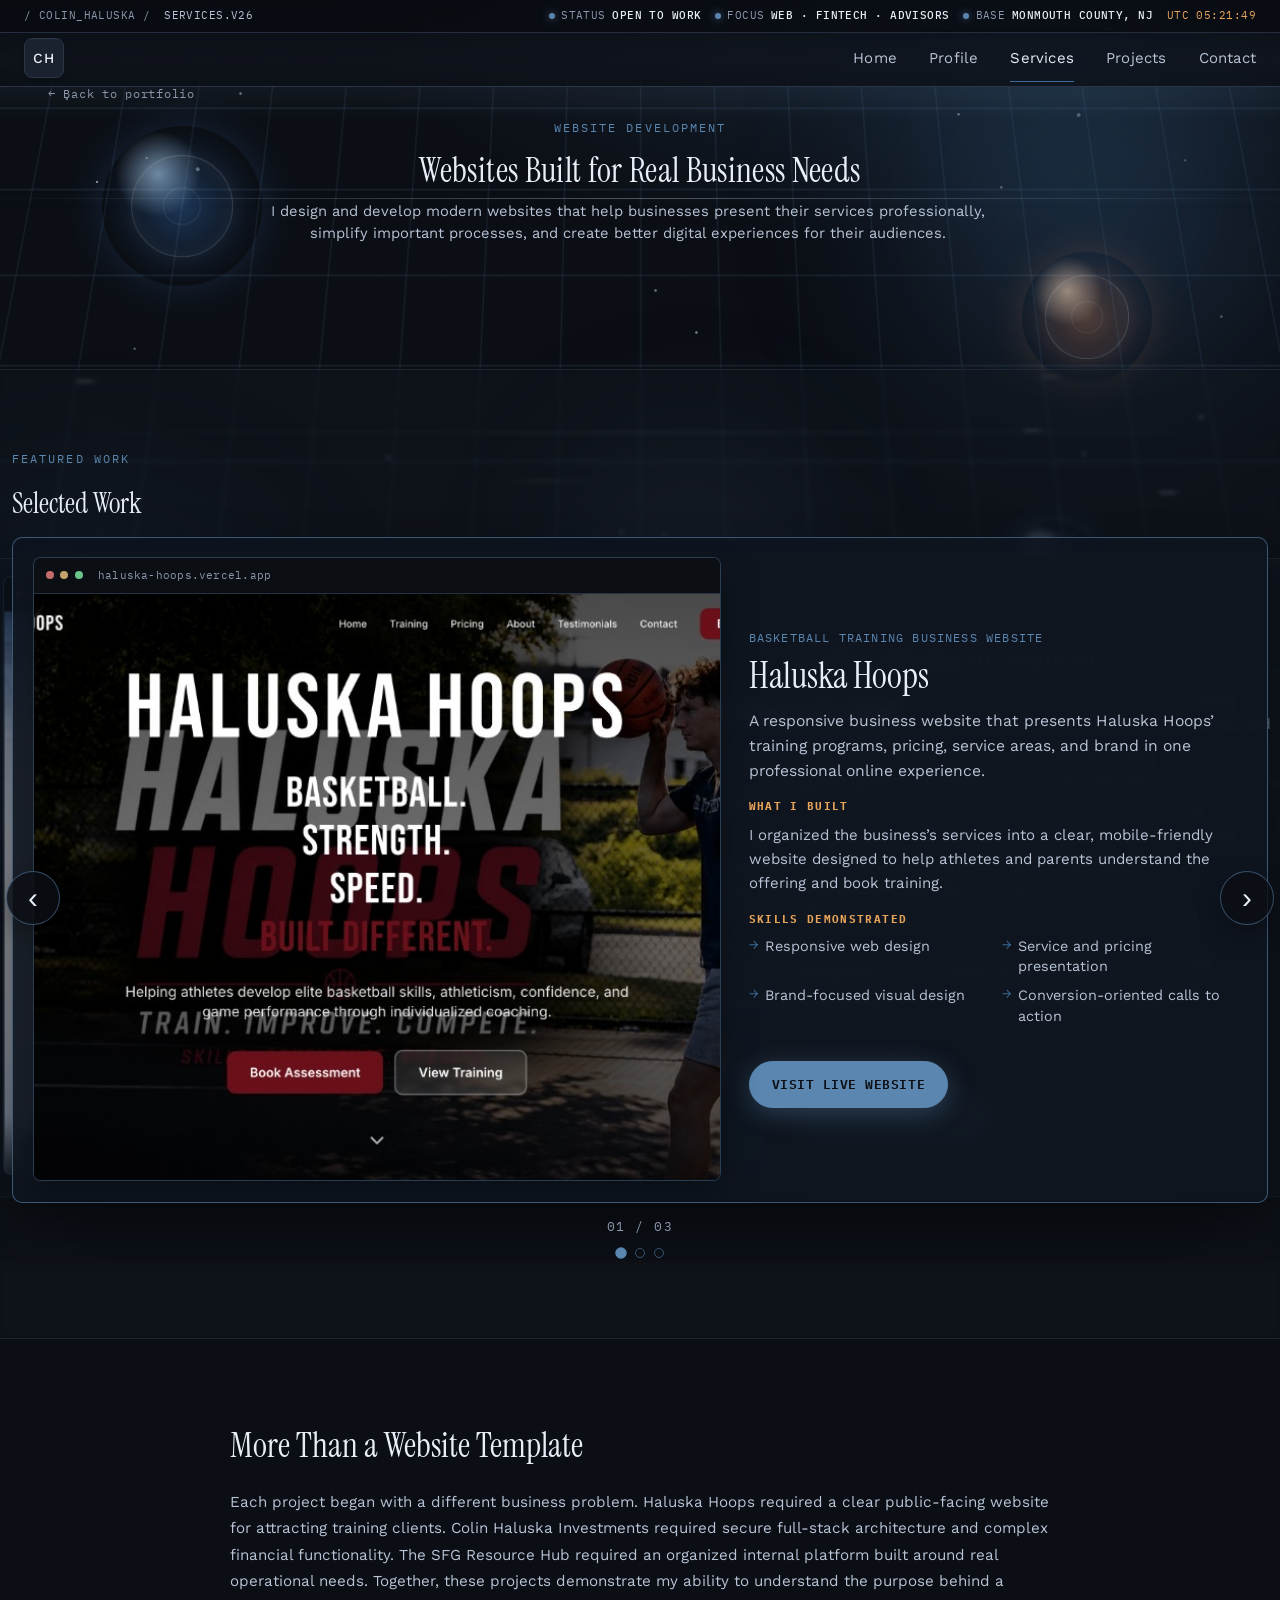
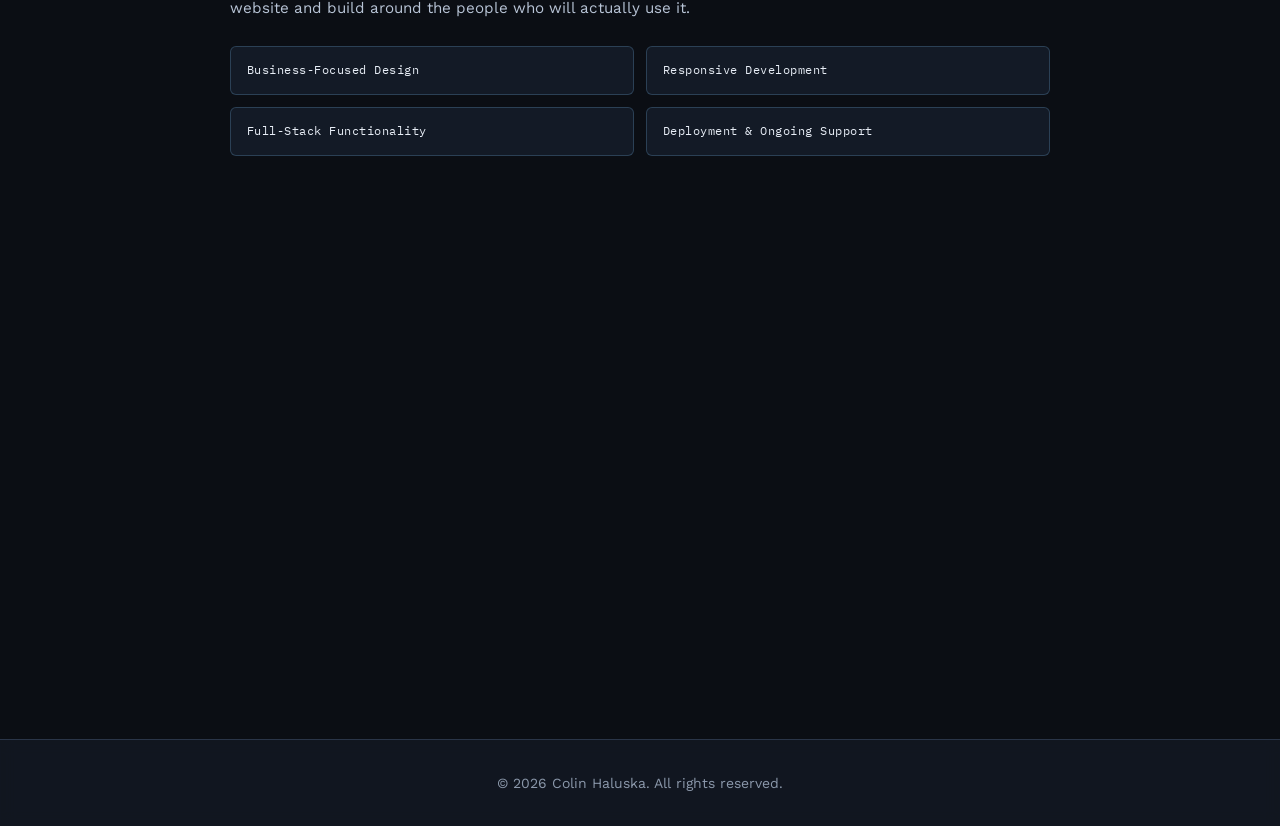
==== services/index.html @ 2809edd5 "Add Services page with fullscreen project carousel. Ship a compact homepage Services preview, dedica" ====
<!DOCTYPE html>
<html lang="en">
<head>
    <meta charset="UTF-8">
    <meta name="viewport" content="width=device-width, initial-scale=1.0">
    <title>Services | Colin Haluska</title>
    <meta name="description" content="Website development projects for real businesses — Haluska Hoops, Colin Haluska Investments, and internal financial services platforms.">
    <link rel="icon" type="image/svg+xml" href="../favicon.svg">
    <link rel="alternate icon" href="../favicon.ico">
    <link rel="stylesheet" href="../styles.css">
    <link rel="preconnect" href="https://fonts.googleapis.com">
    <link rel="preconnect" href="https://fonts.gstatic.com" crossorigin>
    <link href="https://fonts.googleapis.com/css2?family=IBM+Plex+Mono:wght@400;500;600&family=Instrument+Serif:ital@0;1&family=Work+Sans:wght@300;400;500;600;700&display=swap" rel="stylesheet">
</head>
<body class="page-services">
    <a href="#services-main" class="skip-link">Skip to main content</a>

    <div id="ambient-bg" class="ambient-bg" aria-hidden="true">
        <div class="ambient-grid"></div>
        <div class="ambient-glow ambient-glow-a"></div>
        <div class="ambient-glow ambient-glow-b"></div>
        <div class="ambient-glow ambient-glow-c"></div>
        <div class="ambient-orb ambient-orb-blue-1"></div>
        <div class="ambient-orb ambient-orb-blue-2"></div>
        <div class="ambient-orb ambient-orb-blue-3"></div>
        <div class="ambient-orb ambient-orb-orange-1"></div>
        <div class="ambient-orb ambient-orb-orange-2"></div>
        <div class="ambient-orb ambient-orb-orange-3"></div>
        <div class="ambient-scan"></div>
        <div class="ambient-stream ambient-stream-1"></div>
        <div class="ambient-stream ambient-stream-2"></div>
        <div class="ambient-stream ambient-stream-3"></div>
        <div class="ambient-chart"></div>
        <canvas id="ambient-canvas" class="ambient-canvas"></canvas>
    </div>

    <div class="status-bar" aria-label="Profile status">
        <div class="status-bar-inner">
            <div class="status-left">
                <span>/ COLIN_HALUSKA /</span>
                <span class="status-muted">SERVICES.V26</span>
            </div>
            <div class="status-right">
                <span class="status-item"><i class="status-dot"></i>STATUS <strong>OPEN TO WORK</strong></span>
                <span class="status-item"><i class="status-dot"></i>FOCUS <strong>WEB · FINTECH · ADVISORS</strong></span>
                <span class="status-item"><i class="status-dot"></i>BASE <strong>MONMOUTH COUNTY, NJ</strong></span>
                <span class="status-item status-clock" id="status-clock">UTC --:--:--</span>
            </div>
        </div>
    </div>

    <nav class="navbar" id="navbar" role="navigation" aria-label="Main navigation">
        <div class="nav-container">
            <div class="nav-logo">
                <a href="../" class="logo-link" aria-label="Colin Haluska - Home">
                    <div class="logo-square">
                        <span class="logo-monogram">CH</span>
                    </div>
                </a>
            </div>
            <ul class="nav-menu" id="nav-menu" role="menubar">
                <li class="nav-item" role="none">
                    <a href="../" class="nav-link" role="menuitem">Home</a>
                </li>
                <li class="nav-item" role="none">
                    <a href="../#about" class="nav-link" role="menuitem">Profile</a>
                </li>
                <li class="nav-item" role="none">
                    <a href="./" class="nav-link active" role="menuitem" aria-current="page">Services</a>
                </li>
                <li class="nav-item" role="none">
                    <a href="../#projects" class="nav-link" role="menuitem">Projects</a>
                </li>
                <li class="nav-item" role="none">
                    <a href="../#contact" class="nav-link" role="menuitem">Contact</a>
                </li>
            </ul>
            <button class="nav-toggle" id="nav-toggle" aria-label="Toggle navigation menu" aria-expanded="false" aria-controls="nav-menu">
                <span class="bar"></span>
                <span class="bar"></span>
                <span class="bar"></span>
            </button>
        </div>
    </nav>

    <main id="services-main" class="services-page">
        <section class="section services-page-hero" aria-labelledby="services-page-title">
            <div class="container">
                <p class="services-back">
                    <a href="../" class="services-back-link" aria-label="Return to main portfolio">← Back to portfolio</a>
                </p>
                <header class="services-header services-page-header">
                    <p class="services-eyebrow">WEBSITE DEVELOPMENT</p>
                    <h1 class="services-headline" id="services-page-title">Websites Built for Real Business Needs</h1>
                    <p class="services-intro">
                        I design and develop modern websites that help businesses present their services professionally, simplify important processes, and create better digital experiences for their audiences.
                    </p>
                </header>
            </div>
        </section>

        <section class="section section-alt services-work-section" aria-labelledby="featured-work-title">
            <div class="services-work-shell">
                <div class="services-work-heading">
                    <p class="services-eyebrow">FEATURED WORK</p>
                    <h2 class="services-work-title" id="featured-work-title">Selected Work</h2>
                </div>
                <div id="services-work" class="services-work"></div>
            </div>
        </section>

        <section class="section services-matter-section" aria-labelledby="matter-title">
            <div class="container">
                <div class="services-matter">
                    <h2 class="services-matter-title" id="matter-title">More Than a Website Template</h2>
                    <p class="services-matter-copy">
                        Each project began with a different business problem. Haluska Hoops required a clear public-facing website for attracting training clients. Colin Haluska Investments required secure full-stack architecture and complex financial functionality. The SFG Resource Hub required an organized internal platform built around real operational needs. Together, these projects demonstrate my ability to understand the purpose behind a website and build around the people who will actually use it.
                    </p>
                    <ul class="services-capability-list" aria-label="Core capabilities">
                        <li>Business-Focused Design</li>
                        <li>Responsive Development</li>
                        <li>Full-Stack Functionality</li>
                        <li>Deployment &amp; Ongoing Support</li>
                    </ul>
                </div>
            </div>
        </section>

        <section class="section section-alt services-final-cta" aria-labelledby="services-cta-title">
            <div class="container">
                <div class="services-final-cta-inner">
                    <h2 class="services-final-cta-title" id="services-cta-title">Ready to Get Started?</h2>
                    <p class="services-final-cta-copy">
                        Whether you need a professional business website, a focused landing page, or a custom digital platform, I can help turn your goals into a polished and functional online experience.
                    </p>
                    <a href="../#contact" class="cta-button cta-primary" aria-label="Get in contact via the portfolio contact section">Get In Contact</a>
                    <p class="services-final-cta-note">Based in Monmouth County and available to work with businesses and financial professionals throughout New Jersey.</p>
                </div>
            </div>
        </section>
    </main>

    <footer class="footer">
        <div class="container">
            <p>&copy; 2026 Colin Haluska. All rights reserved.</p>
        </div>
    </footer>

    <script src="../script.js"></script>
    <script src="projects-data.js"></script>
    <script src="services-page.js"></script>
</body>
</html>
---- styles.css ----
/* Reset and Base Styles */
* {
    margin: 0;
    padding: 0;
    box-sizing: border-box;
}

/* Skip to main content link for accessibility */
.skip-link {
    position: absolute;
    top: -100px;
    left: 0;
    background: var(--accent-blue);
    color: var(--text-primary);
    padding: 1rem 2rem;
    text-decoration: none;
    z-index: 10000;
    font-weight: 500;
    border-radius: 0 0 4px 0;
    transition: top 0.3s ease;
}

.skip-link:focus {
    top: 0;
    outline: 3px solid var(--accent-light);
    outline-offset: 2px;
}

:root {
    /* Finance terminal palette */
    --bg-primary: #0B0E14;
    --bg-secondary: #141A24;
    --bg-card: #1A2230;
    --text-primary: #E8EEF7;
    --text-secondary: #B8C4D6;
    --text-muted: #8B98AB;
    --accent-navy: #1A3350;
    --accent-blue: #3D6B9A;
    --accent-light: #5A86B0;
    --border-color: #2A3548;
    --border-light: #222B3A;
    --accent-silver: #7A8799;
    --font-display: 'Instrument Serif', Georgia, serif;
    --font-body: 'Work Sans', -apple-system, BlinkMacSystemFont, 'Segoe UI', sans-serif;
    --font-mono: 'IBM Plex Mono', ui-monospace, SFMono-Regular, Menlo, monospace;
    --accent-amber: #E8A45A;
}

html {
    scroll-behavior: smooth;
}

body {
    font-family: var(--font-body);
    line-height: 1.6;
    color: var(--text-primary);
    background-color: var(--bg-primary);
    font-size: 16px;
    -webkit-font-smoothing: antialiased;
    -moz-osx-font-smoothing: grayscale;
    position: relative;
}

/* Ambient terminal background — clearly visible motion */
.ambient-bg {
    position: fixed;
    inset: 0;
    z-index: 0;
    pointer-events: none;
    overflow: hidden;
    background:
        radial-gradient(ellipse 80% 50% at 70% 0%, rgba(61, 107, 154, 0.22) 0%, transparent 55%),
        radial-gradient(ellipse 60% 40% at 10% 90%, rgba(26, 51, 80, 0.35) 0%, transparent 50%),
        #0B0E14;
}

.ambient-grid {
    position: absolute;
    inset: -20%;
    background-image:
        linear-gradient(rgba(90, 134, 176, 0.22) 1px, transparent 1px),
        linear-gradient(90deg, rgba(90, 134, 176, 0.18) 1px, transparent 1px);
    background-size: 56px 56px;
    transform: perspective(700px) rotateX(14deg) scale(1.2);
    transform-origin: center top;
    animation: ambient-grid-drift 24s linear infinite;
    opacity: 0.85;
    mask-image: linear-gradient(to bottom, rgba(0,0,0,0.95) 0%, rgba(0,0,0,0.55) 70%, transparent 100%);
    -webkit-mask-image: linear-gradient(to bottom, rgba(0,0,0,0.95) 0%, rgba(0,0,0,0.55) 70%, transparent 100%);
}

.ambient-glow {
    position: absolute;
    border-radius: 50%;
    filter: blur(70px);
    opacity: 0.55;
    will-change: transform;
}

.ambient-glow-a {
    width: min(60vw, 580px);
    height: min(60vw, 580px);
    top: -10%;
    right: -8%;
    background: radial-gradient(circle, rgba(61, 107, 154, 0.7) 0%, transparent 68%);
    animation: ambient-glow-drift-a 14s ease-in-out infinite alternate;
}

.ambient-glow-b {
    width: min(50vw, 460px);
    height: min(50vw, 460px);
    bottom: 0%;
    left: -10%;
    background: radial-gradient(circle, rgba(42, 80, 120, 0.65) 0%, transparent 70%);
    animation: ambient-glow-drift-b 18s ease-in-out infinite alternate;
}

.ambient-glow-c {
    width: min(40vw, 360px);
    height: min(40vw, 360px);
    top: 42%;
    left: 40%;
    background: radial-gradient(circle, rgba(90, 134, 176, 0.35) 0%, transparent 70%);
    animation: ambient-glow-drift-c 20s ease-in-out infinite alternate;
}

/* Holographic UI orbs — faded blue + orange spheres */
.ambient-orb {
    position: absolute;
    border-radius: 50%;
    pointer-events: none;
    will-change: transform, opacity;
    mix-blend-mode: screen;
}

.ambient-orb::before {
    content: '';
    position: absolute;
    inset: 18%;
    border-radius: 50%;
    border: 1px solid rgba(232, 238, 247, 0.18);
    box-shadow:
        inset 0 0 18px rgba(255, 255, 255, 0.08),
        0 0 24px rgba(255, 255, 255, 0.05);
}

.ambient-orb::after {
    content: '';
    position: absolute;
    inset: 38%;
    border-radius: 50%;
    border: 1px solid rgba(255, 255, 255, 0.12);
    opacity: 0.7;
}

.ambient-orb-blue-1 {
    width: 160px;
    height: 160px;
    top: 14%;
    left: 8%;
    background:
        radial-gradient(circle at 35% 30%, rgba(180, 220, 255, 0.55) 0%, transparent 28%),
        radial-gradient(circle, rgba(70, 150, 255, 0.28) 0%, rgba(40, 110, 200, 0.12) 42%, transparent 70%);
    box-shadow: 0 0 40px rgba(70, 150, 255, 0.18);
    animation: orb-float-a 18s ease-in-out infinite alternate;
}

.ambient-orb-blue-2 {
    width: 96px;
    height: 96px;
    top: 58%;
    right: 14%;
    background:
        radial-gradient(circle at 35% 30%, rgba(190, 230, 255, 0.5) 0%, transparent 28%),
        radial-gradient(circle, rgba(80, 160, 255, 0.24) 0%, rgba(40, 100, 190, 0.1) 45%, transparent 72%);
    box-shadow: 0 0 28px rgba(80, 160, 255, 0.16);
    animation: orb-float-b 14s ease-in-out infinite alternate;
}

.ambient-orb-blue-3 {
    width: 64px;
    height: 64px;
    bottom: 22%;
    left: 28%;
    background:
        radial-gradient(circle at 35% 30%, rgba(200, 235, 255, 0.45) 0%, transparent 30%),
        radial-gradient(circle, rgba(90, 170, 255, 0.22) 0%, transparent 70%);
    box-shadow: 0 0 20px rgba(90, 170, 255, 0.14);
    animation: orb-float-c 16s ease-in-out infinite alternate;
}

.ambient-orb-orange-1 {
    width: 130px;
    height: 130px;
    top: 28%;
    right: 10%;
    background:
        radial-gradient(circle at 35% 30%, rgba(255, 220, 180, 0.5) 0%, transparent 28%),
        radial-gradient(circle, rgba(255, 140, 60, 0.26) 0%, rgba(220, 100, 40, 0.1) 42%, transparent 70%);
    box-shadow: 0 0 36px rgba(255, 140, 60, 0.16);
    animation: orb-float-b 20s ease-in-out infinite alternate-reverse;
}

.ambient-orb-orange-2 {
    width: 78px;
    height: 78px;
    bottom: 18%;
    right: 32%;
    background:
        radial-gradient(circle at 35% 30%, rgba(255, 230, 190, 0.45) 0%, transparent 28%),
        radial-gradient(circle, rgba(255, 150, 70, 0.22) 0%, rgba(210, 90, 35, 0.08) 45%, transparent 72%);
    box-shadow: 0 0 24px rgba(255, 150, 70, 0.14);
    animation: orb-float-a 15s ease-in-out infinite alternate;
}

.ambient-orb-orange-3 {
    width: 52px;
    height: 52px;
    top: 72%;
    left: 12%;
    background:
        radial-gradient(circle at 35% 30%, rgba(255, 225, 185, 0.42) 0%, transparent 30%),
        radial-gradient(circle, rgba(255, 145, 55, 0.2) 0%, transparent 70%);
    box-shadow: 0 0 18px rgba(255, 145, 55, 0.12);
    animation: orb-float-c 12s ease-in-out infinite alternate-reverse;
}

@keyframes orb-float-a {
    0% { transform: translate(0, 0) scale(1); opacity: 0.55; }
    100% { transform: translate(18px, -28px) scale(1.08); opacity: 0.85; }
}

@keyframes orb-float-b {
    0% { transform: translate(0, 0) scale(1); opacity: 0.5; }
    100% { transform: translate(-22px, 16px) scale(1.1); opacity: 0.8; }
}

@keyframes orb-float-c {
    0% { transform: translate(0, 0) scale(0.95); opacity: 0.45; }
    100% { transform: translate(14px, 20px) scale(1.12); opacity: 0.75; }
}

.ambient-scan {
    position: absolute;
    left: 0;
    right: 0;
    height: 120px;
    background: linear-gradient(
        to bottom,
        transparent 0%,
        rgba(90, 134, 176, 0.12) 40%,
        rgba(232, 238, 247, 0.18) 50%,
        rgba(90, 134, 176, 0.12) 60%,
        transparent 100%
    );
    animation: ambient-scan 8s linear infinite;
    opacity: 0.9;
    mix-blend-mode: screen;
}

.ambient-stream {
    position: absolute;
    height: 1px;
    width: 140%;
    left: -20%;
    background: linear-gradient(
        90deg,
        transparent 0%,
        rgba(90, 134, 176, 0.05) 15%,
        rgba(184, 196, 214, 0.55) 50%,
        rgba(90, 134, 176, 0.05) 85%,
        transparent 100%
    );
    box-shadow: 0 0 12px rgba(90, 134, 176, 0.35);
    opacity: 0.7;
}

.ambient-stream-1 {
    top: 22%;
    animation: ambient-stream-move 11s linear infinite;
}

.ambient-stream-2 {
    top: 48%;
    animation: ambient-stream-move 16s linear infinite reverse;
    opacity: 0.45;
}

.ambient-stream-3 {
    top: 74%;
    animation: ambient-stream-move 13s linear infinite;
    opacity: 0.55;
    animation-delay: -4s;
}

.ambient-chart {
    position: absolute;
    right: 4%;
    bottom: 12%;
    width: min(42vw, 420px);
    height: min(28vw, 220px);
    opacity: 0.35;
    background:
        repeating-linear-gradient(
            90deg,
            transparent 0,
            transparent 27px,
            rgba(90, 134, 176, 0.12) 27px,
            rgba(90, 134, 176, 0.12) 28px
        ),
        repeating-linear-gradient(
            0deg,
            transparent 0,
            transparent 27px,
            rgba(90, 134, 176, 0.1) 27px,
            rgba(90, 134, 176, 0.1) 28px
        );
    border: 1px solid rgba(90, 134, 176, 0.2);
    border-radius: 4px;
    overflow: hidden;
}

.ambient-chart::before {
    content: '';
    position: absolute;
    inset: 12% 6% 18% 6%;
    background:
        linear-gradient(
            105deg,
            transparent 0%,
            transparent 12%,
            rgba(90, 134, 176, 0.9) 12%,
            rgba(90, 134, 176, 0.9) 12.6%,
            transparent 12.6%,
            transparent 28%,
            rgba(184, 196, 214, 0.75) 28%,
            rgba(184, 196, 214, 0.75) 28.6%,
            transparent 28.6%,
            transparent 45%,
            rgba(90, 134, 176, 0.85) 45%,
            rgba(90, 134, 176, 0.85) 45.6%,
            transparent 45.6%,
            transparent 62%,
            rgba(232, 238, 247, 0.7) 62%,
            rgba(232, 238, 247, 0.7) 62.6%,
            transparent 62.6%,
            transparent 78%,
            rgba(90, 134, 176, 0.8) 78%,
            rgba(90, 134, 176, 0.8) 78.6%,
            transparent 78.6%
        );
    clip-path: polygon(0% 70%, 12% 55%, 28% 62%, 45% 35%, 62% 48%, 78% 22%, 100% 30%, 100% 100%, 0% 100%);
    background-color: rgba(61, 107, 154, 0.18);
    animation: ambient-chart-pulse 6s ease-in-out infinite;
}

.ambient-canvas {
    position: absolute;
    inset: 0;
    width: 100%;
    height: 100%;
    opacity: 0.85;
}

@keyframes ambient-grid-drift {
    0% { background-position: 0 0, 0 0; }
    100% { background-position: 0 56px, 56px 0; }
}

@keyframes ambient-glow-drift-a {
    0% { transform: translate(0, 0) scale(1); }
    100% { transform: translate(-8%, 10%) scale(1.12); }
}

@keyframes ambient-glow-drift-b {
    0% { transform: translate(0, 0) scale(1); }
    100% { transform: translate(10%, -8%) scale(1.15); }
}

@keyframes ambient-glow-drift-c {
    0% { transform: translate(0, 0) scale(1); opacity: 0.4; }
    100% { transform: translate(-6%, 6%) scale(1.2); opacity: 0.7; }
}

@keyframes ambient-scan {
    0% { transform: translateY(-20vh); }
    100% { transform: translateY(120vh); }
}

@keyframes ambient-stream-move {
    0% { transform: translateX(-18%); }
    100% { transform: translateX(18%); }
}

@keyframes ambient-chart-pulse {
    0%, 100% { opacity: 0.7; transform: translateY(0); }
    50% { opacity: 1; transform: translateY(-4px); }
}

.navbar,
.hero,
.section,
.footer,
.status-bar {
    position: relative;
    z-index: 1;
}

/* System status bar */
.status-bar {
    position: fixed;
    top: 0;
    left: 0;
    right: 0;
    z-index: 1100;
    border-bottom: 1px solid rgba(42, 53, 72, 0.85);
    background: rgba(8, 11, 16, 0.88);
    backdrop-filter: blur(12px);
    -webkit-backdrop-filter: blur(12px);
    font-family: var(--font-mono);
    font-size: 0.6875rem;
    letter-spacing: 0.04em;
}

.status-bar-inner {
    max-width: 1400px;
    margin: 0 auto;
    padding: 0.45rem 24px;
    display: flex;
    justify-content: space-between;
    align-items: center;
    gap: 1rem;
    color: var(--text-muted);
}

.status-left,
.status-right {
    display: flex;
    align-items: center;
    gap: 0.85rem;
    flex-wrap: wrap;
}

.status-muted {
    color: var(--text-secondary);
}

.status-item {
    display: inline-flex;
    align-items: center;
    gap: 0.4rem;
    white-space: nowrap;
}

.status-item strong {
    color: var(--text-primary);
    font-weight: 500;
}

.status-dot {
    width: 6px;
    height: 6px;
    border-radius: 50%;
    background: var(--accent-light);
    box-shadow: 0 0 8px rgba(90, 134, 176, 0.8);
    display: inline-block;
}

.status-clock {
    color: var(--accent-amber);
}

.container {
    max-width: 1200px;
    margin: 0 auto;
    padding: 0 24px;
}

/* Navigation */
.navbar {
    position: fixed;
    top: 30px;
    width: 100%;
    background-color: rgba(11, 14, 20, 0.78);
    backdrop-filter: blur(14px) saturate(1.2);
    -webkit-backdrop-filter: blur(14px) saturate(1.2);
    border-bottom: 1px solid rgba(42, 53, 72, 0.9);
    z-index: 1000;
    transition: all 0.3s ease;
}

.nav-container {
    width: 100%;
    padding: 0 24px;
    display: flex;
    justify-content: space-between;
    align-items: center;
    height: 56px;
}

.nav-logo {
    margin-left: 0;
    position: relative;
}

.logo-link {
    display: inline-flex;
    align-items: center;
    justify-content: center;
    text-decoration: none;
    transition: all 0.3s cubic-bezier(0.4, 0, 0.2, 1);
    padding: 0;
    border: none;
    background: transparent;
    box-shadow: none;
}

.logo-square {
    width: 40px;
    height: 40px;
    display: flex;
    align-items: center;
    justify-content: center;
    background-color: var(--bg-card);
    border: 1px solid var(--border-color);
    border-radius: 8px;
    box-shadow: 0 1px 3px rgba(0, 0, 0, 0.12),
                inset 0 1px 0 rgba(255, 255, 255, 0.02);
    transition: all 0.3s cubic-bezier(0.4, 0, 0.2, 1);
    position: relative;
    overflow: hidden;
}

.logo-monogram {
    font-size: 0.875rem;
    font-weight: 500;
    color: var(--text-primary);
    letter-spacing: 1.25px;
    font-family: var(--font-body);
    line-height: 1;
    position: relative;
    z-index: 1;
    transition: color 0.3s ease;
}

.logo-link:hover .logo-square {
    border-color: rgba(45, 74, 110, 0.5);
    background-color: rgba(26, 29, 35, 0.98);
    box-shadow: 0 2px 6px rgba(0, 0, 0, 0.18),
                0 1px 2px rgba(0, 0, 0, 0.1),
                inset 0 1px 0 rgba(255, 255, 255, 0.03);
    transform: translateY(-1px);
}

.logo-link:hover .logo-monogram {
    color: var(--text-primary);
}

.nav-menu {
    display: flex;
    list-style: none;
    gap: 2rem;
    align-items: center;
    margin-right: 0;
}

.nav-link {
    color: var(--text-secondary);
    text-decoration: none;
    font-weight: 400;
    font-size: 0.9375rem;
    transition: color 0.2s ease;
    position: relative;
    letter-spacing: 0.2px;
    display: inline-block;
    padding: 0.5rem 0;
}

.nav-link:focus-visible {
    outline: 2px solid var(--accent-blue);
    outline-offset: 4px;
    border-radius: 2px;
}

.nav-link::after {
    content: '';
    position: absolute;
    bottom: -4px;
    left: 0;
    width: 0;
    height: 1px;
    background-color: var(--accent-blue);
    transition: width 0.2s ease;
}

.nav-link:hover,
.nav-link.active {
    color: var(--text-primary);
}

.nav-link.active::after,
.nav-link:hover::after {
    width: 100%;
}

.nav-toggle {
    display: none;
    flex-direction: column;
    cursor: pointer;
    gap: 4px;
    background: transparent;
    border: none;
    padding: 0.5rem;
    border-radius: 4px;
    transition: background-color 0.2s ease;
}

.nav-toggle:focus-visible {
    outline: 2px solid var(--accent-blue);
    outline-offset: 2px;
}

.nav-toggle:hover {
    background-color: rgba(45, 74, 110, 0.1);
}

.bar {
    width: 22px;
    height: 2px;
    background-color: var(--text-primary);
    transition: all 0.3s ease;
}

/* Hero Section — editorial finance terminal landing */
.hero {
    min-height: 100vh;
    display: flex;
    align-items: center;
    justify-content: flex-start;
    padding: 120px 24px 72px;
    background: transparent;
    position: relative;
}

.hero::before {
    content: '';
    position: absolute;
    inset: 0;
    background:
        radial-gradient(ellipse 55% 50% at 18% 55%, rgba(61, 107, 154, 0.14) 0%, transparent 65%),
        radial-gradient(ellipse 40% 35% at 78% 30%, rgba(232, 164, 90, 0.08) 0%, transparent 60%);
    pointer-events: none;
    z-index: 1;
}

.hero-rail {
    position: fixed;
    left: 18px;
    top: 50%;
    transform: translateY(-50%);
    z-index: 900;
    display: flex;
    flex-direction: column;
    align-items: flex-start;
    gap: 0.85rem;
    font-family: var(--font-mono);
}

.hero-rail-label {
    font-size: 0.62rem;
    letter-spacing: 0.18em;
    color: var(--text-muted);
    margin-bottom: 0.25rem;
}

.hero-rail-item {
    text-decoration: none;
    color: var(--text-muted);
    font-size: 0.75rem;
    letter-spacing: 0.08em;
    transition: color 0.2s ease;
}

.hero-rail-item.active,
.hero-rail-item:hover {
    color: var(--accent-light);
}

.hero-container {
    max-width: 980px;
    margin: 0 auto 0 72px;
    padding: 0;
    width: 100%;
    position: relative;
    z-index: 2;
}

.hero-content,
.hero-intro {
    position: relative;
    z-index: 2;
    max-width: 820px;
    margin: 0;
    text-align: left;
    padding: 0;
    border: none;
    border-radius: 0;
    background: transparent;
    backdrop-filter: none;
    -webkit-backdrop-filter: none;
    box-shadow: none;
    animation: hero-intro-in 0.95s cubic-bezier(0.22, 1, 0.36, 1) both;
}

.hero-intro::before,
.hero-intro::after {
    display: none;
}

.hero-kicker {
    display: flex;
    align-items: center;
    flex-wrap: wrap;
    gap: 0.5rem;
    font-family: var(--font-mono);
    font-size: 0.75rem;
    letter-spacing: 0.08em;
    color: var(--text-muted);
    margin-bottom: 1.5rem;
}

.hero-kicker-name {
    color: var(--text-primary);
    font-weight: 500;
}

.hero-kicker-sep {
    color: var(--accent-light);
    opacity: 0.7;
}

.hero-headline {
    margin: 0 0 1.5rem;
    line-height: 0.98;
}

.hero-line {
    display: block;
}

.hero-strong {
    font-family: var(--font-body);
    font-weight: 700;
    font-size: clamp(2.6rem, 7.5vw, 5.2rem);
    letter-spacing: -0.03em;
    text-transform: uppercase;
    color: #fff;
}

.hero-headline em {
    font-family: var(--font-display);
    font-style: italic;
    font-weight: 400;
    font-size: clamp(2.4rem, 7vw, 4.8rem);
    color: var(--accent-light);
    letter-spacing: -0.02em;
}

.hero-bio {
    font-family: var(--font-mono);
    font-size: clamp(0.8rem, 1.5vw, 0.92rem);
    line-height: 1.75;
    color: var(--text-secondary);
    max-width: 40rem;
    margin: 0 0 1.35rem;
}

.hero-bio em {
    font-family: var(--font-display);
    font-style: italic;
    color: var(--accent-amber);
}

.hero-pill {
    display: inline-flex;
    align-items: center;
    gap: 0.5rem;
    font-family: var(--font-mono);
    font-size: 0.7rem;
    letter-spacing: 0.04em;
    color: var(--text-muted);
    border: 1px solid rgba(90, 134, 176, 0.35);
    border-radius: 999px;
    padding: 0.45rem 0.9rem;
    margin: 0 0 1.75rem;
    background: rgba(16, 22, 32, 0.55);
}

.hero-buttons {
    display: flex;
    gap: 0.75rem;
    justify-content: flex-start;
    flex-wrap: wrap;
    margin-bottom: 0;
}

.cta-button {
    display: inline-flex;
    padding: 12px 22px;
    text-decoration: none;
    border-radius: 999px;
    font-weight: 600;
    font-size: 0.8125rem;
    font-family: var(--font-mono);
    letter-spacing: 0.04em;
    text-transform: uppercase;
    transition: transform 0.2s ease, opacity 0.2s ease, background-color 0.2s ease, border-color 0.2s ease, box-shadow 0.2s ease;
    min-height: 44px;
    align-items: center;
    justify-content: center;
    gap: 0.5rem;
}

.cta-button:focus-visible {
    outline: 2px solid var(--accent-light);
    outline-offset: 2px;
}

.cta-primary {
    background-color: var(--accent-light);
    color: #0B0E14;
    border: 1px solid var(--accent-light);
    box-shadow: 0 6px 24px rgba(90, 134, 176, 0.35);
}

.cta-primary:hover {
    background-color: #7aa3c9;
    border-color: #7aa3c9;
    transform: translateY(-1px);
    box-shadow: 0 8px 28px rgba(90, 134, 176, 0.45);
}

.cta-play {
    width: 0;
    height: 0;
    border-top: 5px solid transparent;
    border-bottom: 5px solid transparent;
    border-left: 8px solid currentColor;
}

.cta-secondary {
    background-color: rgba(16, 22, 32, 0.65);
    color: var(--text-primary);
    border: 1px solid rgba(90, 134, 176, 0.55);
    backdrop-filter: blur(6px);
}

.cta-secondary:hover {
    background-color: rgba(61, 107, 154, 0.22);
    border-color: var(--accent-light);
    transform: translateY(-1px);
}

.cta-ghost {
    background: transparent;
    color: var(--text-secondary);
    border: 1px solid rgba(138, 152, 171, 0.35);
}

.cta-ghost:hover {
    color: var(--text-primary);
    border-color: rgba(90, 134, 176, 0.55);
    transform: translateY(-1px);
}

@keyframes hero-intro-in {
    from {
        opacity: 0;
        transform: translateY(22px);
    }
    to {
        opacity: 1;
        transform: translateY(0);
    }
}

/* Section Styles */
.section {
    padding: 72px 0;
    position: relative;
    background-color: transparent;
}

.section-alt {
    background-color: rgba(20, 26, 36, 0.35);
    border-top: 1px solid rgba(42, 53, 72, 0.55);
    border-bottom: 1px solid rgba(42, 53, 72, 0.55);
    backdrop-filter: blur(2px);
}

.section-title {
    font-family: var(--font-display);
    font-size: 2rem;
    font-weight: 400;
    color: var(--text-primary);
    text-align: center;
    margin-bottom: 3rem;
    letter-spacing: 0.01em;
    position: relative;
    padding: 1rem 2rem;
    margin: 0 auto 3rem;
    display: block;
    width: fit-content;
    border-top: 1px solid var(--border-color);
    border-bottom: 1px solid var(--border-color);
    background: linear-gradient(
        to bottom,
        rgba(61, 107, 154, 0.08) 0%,
        rgba(61, 107, 154, 0.02) 100%
    );
    box-shadow: 0 1px 3px rgba(0, 0, 0, 0.15);
}

.section-title::before {
    content: '';
    position: absolute;
    bottom: -2px;
    left: 50%;
    transform: translateX(-50%);
    width: 60px;
    height: 2px;
    background: linear-gradient(
        to right,
        transparent,
        var(--accent-blue),
        transparent
    );
    border-radius: 1px;
}

.section-title::after {
    content: '';
    position: absolute;
    bottom: -3px;
    left: 50%;
    transform: translateX(-50%);
    width: 100%;
    height: 1px;
    background-color: var(--border-color);
    opacity: 0.5;
}

@media (max-width: 768px) {
    .section-title {
        font-size: 1.75rem;
        padding: 1rem 1.5rem;
    }
    
    .section-title::before {
        width: 50px;
        height: 2px;
    }
}

/* Profile section — finance terminal layout */
.profile-section {
    padding-top: 88px;
}

.profile-shell {
    max-width: 1280px;
    display: grid;
    grid-template-columns: 64px 1fr;
    gap: 1.25rem;
    align-items: start;
}

.profile-rail {
    position: sticky;
    top: 110px;
    display: flex;
    flex-direction: column;
    gap: 1.1rem;
    padding-top: 0.5rem;
}

.rail-item {
    display: flex;
    align-items: center;
    gap: 0.65rem;
    text-decoration: none;
    color: var(--text-muted);
    font-family: var(--font-mono);
    font-size: 0.75rem;
    letter-spacing: 0.06em;
    transition: color 0.2s ease;
}

.rail-item span {
    min-width: 1.4rem;
}

.rail-item em {
    font-style: normal;
    font-size: 0.65rem;
    letter-spacing: 0.14em;
    color: var(--accent-light);
    opacity: 0;
    transform: translateX(-4px);
    transition: opacity 0.2s ease, transform 0.2s ease;
}

.rail-item.active,
.rail-item:hover {
    color: var(--text-primary);
}

.rail-item.active span {
    color: var(--accent-light);
}

.rail-item.active em {
    opacity: 1;
    transform: translateX(0);
}

.rail-item.active::after {
    content: '';
    flex: 1;
    height: 1px;
    background: linear-gradient(90deg, rgba(90, 134, 176, 0.8), transparent);
    max-width: 48px;
}

.profile-main {
    min-width: 0;
}

.profile-header {
    margin-bottom: 1.5rem;
}

.profile-title {
    font-family: var(--font-body);
    font-size: clamp(2.75rem, 7vw, 4.5rem);
    font-weight: 600;
    letter-spacing: -0.03em;
    color: var(--text-primary);
    line-height: 1;
}

.profile-layout {
    display: grid;
    grid-template-columns: minmax(200px, 260px) 1fr;
    gap: 2rem;
    align-items: start;
}

.profile-media {
    display: flex;
    flex-direction: column;
    gap: 1rem;
    max-width: 280px;
}

.profile-portrait {
    margin: 0;
    border: 1px solid rgba(90, 134, 176, 0.35);
    border-radius: 6px;
    overflow: hidden;
    background: rgba(20, 26, 36, 0.7);
    box-shadow: 0 12px 30px rgba(0, 0, 0, 0.28);
}

.profile-portrait img {
    display: block;
    width: 100%;
    height: clamp(340px, 42vw, 420px);
    object-fit: cover;
    object-position: center top;
}

.profile-lede {
    font-family: var(--font-display);
    font-style: italic;
    font-size: clamp(1.15rem, 2.4vw, 1.45rem);
    line-height: 1.55;
    color: var(--text-primary);
    margin-bottom: 1rem;
    max-width: 46rem;
}

.experience-list .accent,
.profile-lede .accent {
    color: var(--accent-light);
    font-weight: 500;
}

.profile-tech {
    font-family: var(--font-mono);
    font-size: 0.75rem;
    line-height: 1.6;
    color: var(--text-muted);
    margin-bottom: 1.5rem;
    letter-spacing: 0.02em;
}

.profile-stats {
    display: grid;
    grid-template-columns: repeat(4, minmax(0, 1fr));
    gap: 0.75rem;
    margin-bottom: 1.75rem;
}

.stat-card {
    border: 1px solid rgba(90, 134, 176, 0.28);
    background: rgba(16, 22, 32, 0.72);
    border-radius: 6px;
    padding: 0.9rem 0.85rem;
    backdrop-filter: blur(6px);
}

.stat-value {
    font-family: var(--font-body);
    font-size: 1.65rem;
    font-weight: 600;
    color: var(--text-primary);
    line-height: 1.1;
    margin-bottom: 0.45rem;
}

.stat-unit {
    margin-left: 0.35rem;
    font-family: var(--font-mono);
    font-size: 0.7rem;
    font-weight: 500;
    color: var(--accent-light);
    letter-spacing: 0.04em;
    text-transform: lowercase;
}

.stat-label {
    font-family: var(--font-mono);
    font-size: 0.65rem;
    line-height: 1.4;
    color: var(--text-muted);
    letter-spacing: 0.02em;
}

.profile-tabs .tab-buttons {
    gap: 0.25rem;
    border-bottom-color: rgba(42, 53, 72, 0.9);
}

.profile-tabs .tab-button {
    font-family: var(--font-mono);
    font-size: 0.75rem;
    letter-spacing: 0.08em;
    text-transform: uppercase;
    color: var(--text-muted);
    padding: 0.85rem 0.9rem;
}

.profile-tabs .tab-button.active {
    color: var(--accent-light);
    border-bottom-color: var(--accent-light);
}

.experience-heading-row {
    display: flex;
    justify-content: space-between;
    align-items: baseline;
    gap: 1rem;
    flex-wrap: wrap;
    margin-bottom: 0.5rem;
}

.experience-at {
    font-family: var(--font-mono);
    font-size: 0.8rem;
    font-weight: 400;
    color: var(--text-secondary);
}

.experience-when {
    font-family: var(--font-mono);
    font-size: 0.75rem;
    color: var(--accent-amber);
    letter-spacing: 0.06em;
}

.experience-list li::before {
    color: var(--accent-light);
}

/* About Section */
.about-content {
    max-width: 1100px;
    margin: 0 auto;
    display: grid;
    grid-template-columns: 220px 1fr;
    gap: 2rem;
    align-items: start;
}

.about-image {
    position: relative;
    display: flex;
    flex-direction: column;
    gap: 1.5rem;
}

.about-img {
    width: 100%;
    height: auto;
    border-radius: 4px;
    border: 1px solid var(--border-color);
}

.about-main {
    color: var(--text-secondary);
}

.about-summary {
    font-size: 0.9375rem;
    line-height: 1.6;
    color: var(--text-primary);
    margin-bottom: 1.25rem;
    font-weight: 400;
}

.about-additional-image {
    width: 100%;
    margin-top: 1.5rem;
}

.about-additional-img {
    width: 100%;
    height: auto;
    border-radius: 4px;
    border: 1px solid var(--border-color);
    box-shadow: 0 2px 8px rgba(0, 0, 0, 0.2);
    transition: all 0.2s ease;
    display: block;
}

.about-additional-img:hover {
    border-color: var(--accent-silver);
    box-shadow: 0 4px 12px rgba(0, 0, 0, 0.3);
}

.about-main p {
    font-size: 0.875rem;
    line-height: 1.6;
    color: var(--text-secondary);
    margin-bottom: 1rem;
}

/* Tabbed Content */
.about-tabs {
    margin-top: 2rem;
}

.tab-buttons {
    display: flex;
    gap: 0;
    border-bottom: 1px solid var(--border-color);
    margin-bottom: 1.5rem;
}

.tab-button {
    background: none;
    border: none;
    padding: 10px 16px;
    color: var(--text-secondary);
    font-size: 0.875rem;
    font-weight: 400;
    cursor: pointer;
    transition: all 0.2s ease;
    border-bottom: 2px solid transparent;
    margin-bottom: -1px;
    font-family: inherit;
    min-height: 44px;
    display: inline-flex;
    align-items: center;
}

.tab-button:focus-visible {
    outline: 2px solid var(--accent-blue);
    outline-offset: 2px;
    border-radius: 2px;
}

.tab-button:hover {
    color: var(--text-primary);
    background-color: var(--bg-card);
}

.tab-button.active {
    color: var(--text-primary);
    border-bottom-color: var(--accent-blue);
}

.tab-content {
    position: relative;
}

.tab-pane {
    display: none;
    color: var(--text-secondary);
}

.tab-pane.active {
    display: block;
}

.tab-pane h3 {
    font-size: 1.125rem;
    font-weight: 500;
    color: var(--text-primary);
    margin-bottom: 0.5rem;
}

.tab-pane h4 {
    font-size: 0.9375rem;
    font-weight: 500;
    color: var(--text-primary);
    margin-top: 1.25rem;
    margin-bottom: 0.625rem;
}

.tab-meta {
    font-size: 0.8125rem;
    color: var(--text-muted);
    margin-bottom: 0.75rem;
}

.tab-pane p {
    font-size: 0.875rem;
    line-height: 1.6;
    margin-bottom: 0.875rem;
}

.tab-list {
    list-style: none;
    padding: 0;
}

.tab-list li {
    font-size: 0.875rem;
    line-height: 1.6;
    padding: 0.375rem 0;
    padding-left: 1.25rem;
    position: relative;
    color: var(--text-secondary);
}

.tab-list li::before {
    content: '•';
    position: absolute;
    left: 0;
    color: var(--accent-blue);
}

/* Education Timeline Styling */
.education-timeline {
    position: relative;
    padding-left: 2rem;
}

.education-item {
    position: relative;
    margin-bottom: 2rem;
}

.education-marker {
    position: absolute;
    left: -2rem;
    top: 0;
    display: flex;
    flex-direction: column;
    align-items: center;
}

.education-circle {
    width: 12px;
    height: 12px;
    border-radius: 50%;
    background-color: var(--accent-blue);
    border: 2px solid var(--bg-primary);
    z-index: 2;
    position: relative;
}

.education-line {
    width: 2px;
    height: calc(100% - 12px);
    background-color: var(--accent-blue);
    margin-top: 4px;
    border-radius: 1px;
    opacity: 0.6;
}

.education-content {
    margin-left: 0;
}

.education-school {
    font-size: 1.25rem;
    font-weight: 500;
    color: var(--text-primary);
    margin-bottom: 0.375rem;
}

.education-dates {
    font-size: 0.8125rem;
    color: var(--accent-silver);
    margin-bottom: 0.375rem;
    font-weight: 500;
}

.education-degree {
    font-size: 0.875rem;
    color: var(--text-secondary);
    margin-bottom: 1.5rem;
}

.coursework-section {
    margin-top: 1.5rem;
}

.coursework-section h4 {
    font-size: 0.9375rem;
    font-weight: 500;
    color: var(--text-primary);
    margin-bottom: 1.25rem;
    padding-bottom: 0.625rem;
    border-bottom: 1px solid var(--border-color);
}

.coursework-category {
    margin-bottom: 1.5rem;
}

.coursework-category h5 {
    font-size: 0.8125rem;
    font-weight: 500;
    color: var(--accent-blue);
    margin-bottom: 0.625rem;
    text-transform: uppercase;
    letter-spacing: 0.5px;
}

.course-list {
    list-style: none;
    padding: 0;
    margin: 0;
}

.course-list li {
    font-size: 0.8125rem;
    line-height: 1.6;
    padding: 0.375rem 0;
    padding-left: 1.25rem;
    position: relative;
    color: var(--text-secondary);
}

.course-list li::before {
    content: '•';
    position: absolute;
    left: 0.5rem;
    color: var(--accent-blue);
    font-weight: 500;
    font-size: 0.875rem;
}

/* Experience Tab Timeline Styling */
.experience-timeline {
    position: relative;
    padding-left: 2rem;
}

.experience-item {
    position: relative;
    margin-bottom: 2rem;
}

.experience-marker {
    position: absolute;
    left: -2rem;
    top: 0;
    display: flex;
    flex-direction: column;
    align-items: center;
}

.experience-circle {
    width: 12px;
    height: 12px;
    border-radius: 50%;
    background-color: var(--accent-blue);
    border: 2px solid var(--bg-primary);
    z-index: 2;
    position: relative;
}

.experience-line {
    width: 2px;
    height: calc(100% - 12px);
    background-color: var(--accent-blue);
    margin-top: 4px;
    border-radius: 1px;
    opacity: 0.6;
}

.experience-content {
    margin-left: 0;
}

.experience-title {
    font-size: 1.5rem;
    font-weight: 500;
    color: var(--text-primary);
    margin-bottom: 0.5rem;
    line-height: 1.3;
}

.experience-company {
    font-size: 0.875rem;
    color: var(--text-secondary);
    margin-bottom: 0.75rem;
    font-weight: 400;
}

.experience-date-badge {
    display: inline-block;
    font-size: 0.8125rem;
    font-weight: 500;
    color: var(--accent-blue);
    background-color: rgba(45, 74, 110, 0.15);
    border: 1px solid var(--accent-blue);
    padding: 0.375rem 0.875rem;
    border-radius: 16px;
    margin-bottom: 1.25rem;
}

.experience-description {
    font-size: 0.875rem;
    line-height: 1.7;
    color: var(--text-secondary);
    margin-bottom: 1.5rem;
}

.experience-role-focus {
    margin-top: 1.5rem;
}

.experience-role-focus h4 {
    font-size: 0.9375rem;
    font-weight: 500;
    color: var(--text-primary);
    margin-bottom: 1rem;
}

.experience-list {
    list-style: none;
    padding: 0;
    margin: 0;
}

.experience-list li {
    font-size: 0.875rem;
    line-height: 1.7;
    padding: 0.5rem 0;
    padding-left: 1.5rem;
    position: relative;
    color: var(--text-secondary);
}

.experience-list li::before {
    content: '→';
    position: absolute;
    left: 0;
    color: var(--accent-blue);
    font-weight: 500;
    font-size: 0.875rem;
}

.experience-list a {
    color: var(--accent-light);
    text-decoration: underline;
    text-underline-offset: 2px;
    text-decoration-thickness: 1px;
    transition: color 0.2s ease;
}

.experience-list a:hover {
    color: var(--accent-amber);
}

.experience-list a:focus-visible {
    outline: 2px solid var(--accent-light);
    outline-offset: 2px;
    border-radius: 2px;
}

/* Certifications Section */
.certifications-grid {
    display: grid;
    grid-template-columns: repeat(auto-fit, minmax(300px, 1fr));
    gap: 1.5rem;
    margin-top: 1rem;
}

.certification-card {
    background-color: rgba(26, 34, 48, 0.88);
    border: 1px solid var(--border-color);
    border-radius: 8px;
    padding: 1.5rem;
    transition: transform 0.25s ease, border-color 0.25s ease, box-shadow 0.25s ease;
    display: flex;
    flex-direction: column;
    align-items: flex-start;
    backdrop-filter: blur(6px);
}

.certification-card:hover {
    border-color: rgba(90, 134, 176, 0.55);
    background-color: rgba(61, 107, 154, 0.1);
    transform: translateY(-2px);
    box-shadow: 0 8px 20px rgba(0, 0, 0, 0.2);
    opacity: 1;
}

.cert-logo {
    width: 64px;
    height: 64px;
    margin-bottom: 1.25rem;
    display: flex;
    align-items: center;
    justify-content: center;
    border-radius: 8px;
    background-color: var(--bg-secondary);
    border: 1px solid var(--border-color);
}

.bloomberg-logo {
    background-color: #1a1a1a;
    border: 1px solid var(--border-color);
}

.bloomberg-b {
    font-size: 2.75rem;
    font-weight: 700;
    color: #ffffff;
    font-family: var(--font-body), 'Arial', sans-serif;
    letter-spacing: -2px;
    text-shadow: 0 1px 2px rgba(0, 0, 0, 0.4);
    position: relative;
}

.cert-name {
    font-size: 0.9375rem;
    font-weight: 500;
    color: var(--text-primary);
    margin-bottom: 0.625rem;
    line-height: 1.4;
}

.cert-issuer {
    font-size: 0.8125rem;
    color: var(--accent-blue);
    margin-bottom: 0.375rem;
    font-weight: 500;
}

.cert-date {
    font-size: 0.75rem;
    color: var(--text-muted);
    margin-bottom: 0.625rem;
}

.cert-id {
    font-size: 0.6875rem;
    color: var(--text-muted);
    margin-bottom: 0.875rem;
    font-family: 'Courier New', monospace;
    word-break: break-all;
    opacity: 0.8;
}

.cert-skills {
    display: flex;
    flex-wrap: wrap;
    gap: 0.5rem;
    margin-top: auto;
    padding-top: 1rem;
    border-top: 1px solid var(--border-light);
}

.cert-skills span {
    font-size: 0.75rem;
    color: var(--text-secondary);
    padding: 0.25rem 0.75rem;
    background-color: var(--bg-secondary);
    border: 1px solid var(--border-color);
    border-radius: 12px;
    font-weight: 500;
}

.skills-grid {
    display: grid;
    grid-template-columns: repeat(auto-fit, minmax(200px, 1fr));
    gap: 1.5rem;
    margin-top: 1.25rem;
}

.skill-category {
    background-color: rgba(26, 34, 48, 0.88);
    border: 1px solid var(--border-color);
    padding: 1.25rem;
    border-radius: 6px;
    transition: transform 0.25s ease, border-color 0.25s ease, box-shadow 0.25s ease;
    backdrop-filter: blur(6px);
}

.skill-category:hover {
    border-color: rgba(90, 134, 176, 0.55);
    background-color: rgba(61, 107, 154, 0.1);
    transform: translateY(-2px);
    box-shadow: 0 8px 20px rgba(0, 0, 0, 0.2);
    opacity: 1;
}

.skill-category h4 {
    font-size: 0.875rem;
    font-weight: 500;
    color: var(--accent-blue);
    margin-top: 0;
    margin-bottom: 0.625rem;
    text-transform: uppercase;
    letter-spacing: 0.5px;
}

.skill-category p {
    font-size: 0.8125rem;
    line-height: 1.6;
    color: var(--text-secondary);
    margin: 0;
}

/* Core Competencies Section */
.competencies-grid {
    display: grid;
    grid-template-columns: repeat(auto-fit, minmax(280px, 1fr));
    gap: 1.5rem;
    max-width: 1100px;
    margin: 0 auto;
}

.competency-card {
    background-color: var(--bg-card);
    border: 1px solid var(--border-color);
    padding: 1.5rem;
    border-radius: 4px;
    transition: all 0.2s ease;
}

.competency-card:hover {
    border-color: var(--accent-silver);
    background-color: rgba(45, 74, 110, 0.05);
    opacity: 0.95;
}

.competency-card h3 {
    font-size: 1rem;
    font-weight: 500;
    color: var(--text-primary);
    margin-bottom: 0.625rem;
}

.competency-card p {
    font-size: 0.8125rem;
    line-height: 1.6;
    color: var(--text-secondary);
}

/* Experience Section - Timeline */
.timeline {
    max-width: 800px;
    margin: 0 auto;
    position: relative;
    padding-left: 2rem;
}

.timeline::before {
    content: '';
    position: absolute;
    left: 0;
    top: 0;
    bottom: 0;
    width: 1px;
    background-color: var(--border-color);
}

.timeline-item {
    position: relative;
    margin-bottom: 3rem;
    opacity: 0;
    animation: fadeIn 0.6s ease forwards;
}

.timeline-marker {
    position: absolute;
    left: -2.5rem;
    top: 0.25rem;
    width: 12px;
    height: 12px;
    border-radius: 50%;
    background-color: var(--accent-blue);
    border: 2px solid var(--bg-primary);
}

.timeline-content {
    background-color: var(--bg-card);
    border: 1px solid var(--border-color);
    padding: 1.5rem;
    border-radius: 4px;
}

.timeline-header {
    display: flex;
    justify-content: space-between;
    align-items: flex-start;
    margin-bottom: 0.5rem;
    flex-wrap: wrap;
    gap: 1rem;
}

.timeline-header h3 {
    font-size: 1.125rem;
    font-weight: 600;
    color: var(--text-primary);
}

.timeline-date {
    font-size: 0.875rem;
    color: var(--text-muted);
    font-weight: 400;
}

.timeline-company {
    font-size: 0.9375rem;
    color: var(--accent-blue);
    margin-bottom: 1rem;
    font-weight: 500;
}

.timeline-description {
    font-size: 0.875rem;
    line-height: 1.6;
    color: var(--text-secondary);
    margin-bottom: 1.25rem;
}

.timeline-achievements h4 {
    font-size: 0.875rem;
    font-weight: 500;
    color: var(--text-primary);
    margin-bottom: 0.625rem;
}

.timeline-achievements ul {
    list-style: none;
    padding: 0;
}

.timeline-achievements li {
    font-size: 0.875rem;
    line-height: 1.6;
    padding: 0.375rem 0;
    padding-left: 1.25rem;
    position: relative;
    color: var(--text-secondary);
}

.timeline-achievements li::before {
    content: '•';
    position: absolute;
    left: 0;
    color: var(--accent-blue);
}

/* Services section — website development for financial professionals */
.services-preview {
    padding-top: 88px;
    padding-bottom: 88px;
}

.services-preview .services-header {
    margin-bottom: 1.75rem;
}

.services-preview .services-intro {
    max-width: 40rem;
    margin-left: auto;
    margin-right: auto;
}

.services-preview-cta {
    display: flex;
    justify-content: center;
}

.page-services {
    overflow-x: hidden;
}

.services-page {
    padding-top: 0;
    padding-bottom: 0;
}

.services-page-hero {
    padding-top: 96px;
    padding-bottom: 10px;
}

.services-page-header {
    margin: 0;
    text-align: left;
    max-width: 920px;
}

.page-services .services-page-header .services-headline {
    font-size: clamp(1.55rem, 2.8vw, 2.15rem);
    margin-bottom: 0.55rem;
}

.page-services .services-page-header .services-intro {
    font-size: 0.92rem;
    line-height: 1.55;
    margin: 0;
    max-width: 46rem;
}

.page-services .services-back {
    margin-bottom: 0.85rem;
}

.services-work-section {
    padding-top: 8px;
    padding-bottom: 28px;
    min-height: calc(100vh - 86px);
    min-height: calc(100dvh - 86px);
    display: flex;
    align-items: stretch;
}

.services-work-shell {
    width: min(94vw, 1680px);
    margin: 0 auto;
    padding: 0 12px;
    display: flex;
    flex-direction: column;
    flex: 1;
    min-height: calc(100vh - 118px);
    min-height: calc(100dvh - 118px);
}

.services-work-heading {
    margin-bottom: 0.65rem;
}

.services-work-title {
    font-family: var(--font-display);
    font-size: clamp(1.35rem, 2.2vw, 1.75rem);
    font-weight: 400;
    color: var(--text-primary);
    margin: 0.2rem 0 0;
}

.services-work {
    flex: 1;
    width: 100%;
    max-width: none;
    margin: 0;
    display: flex;
    align-items: center;
}

.services-carousel {
    position: relative;
    outline: none;
    width: 100%;
    display: flex;
    flex-direction: column;
    justify-content: center;
    min-height: 72vh;
}

.services-carousel:focus-visible {
    outline: 2px solid var(--accent-light);
    outline-offset: 4px;
    border-radius: 8px;
}

.services-carousel-nav {
    position: absolute;
    top: 50%;
    transform: translateY(-50%);
    z-index: 8;
    width: 54px;
    height: 54px;
    border-radius: 50%;
    border: 1px solid rgba(90, 134, 176, 0.55);
    background: rgba(11, 14, 20, 0.82);
    color: var(--text-primary);
    font-size: 1.85rem;
    line-height: 1;
    cursor: pointer;
    display: inline-flex;
    align-items: center;
    justify-content: center;
    transition: border-color 0.2s ease, background-color 0.2s ease, color 0.2s ease, box-shadow 0.2s ease;
    box-shadow: 0 10px 24px rgba(0, 0, 0, 0.28);
}

.services-carousel-nav--prev {
    left: -6px;
}

.services-carousel-nav--next {
    right: -6px;
}

.services-carousel-nav:hover {
    border-color: var(--accent-light);
    color: var(--accent-light);
    background: rgba(26, 34, 48, 0.95);
}

.services-carousel-nav:focus-visible {
    outline: 2px solid var(--accent-light);
    outline-offset: 2px;
}

.services-carousel-stage {
    position: relative;
    width: 100%;
    height: clamp(520px, 74vh, 820px);
    overflow: visible;
}

.services-carousel-card {
    position: absolute;
    inset: 0;
    width: 100%;
    height: 100%;
    border: 1px solid rgba(42, 53, 72, 0.9);
    border-radius: 10px;
    background: rgba(16, 22, 32, 0.92);
    backdrop-filter: blur(8px);
    box-shadow: 0 22px 48px rgba(0, 0, 0, 0.32);
    padding: 1.15rem 1.25rem 1.35rem;
    overflow: hidden;
    transition:
        transform 0.45s cubic-bezier(0.22, 1, 0.36, 1),
        opacity 0.45s ease,
        box-shadow 0.45s ease,
        border-color 0.45s ease;
    pointer-events: none;
    opacity: 0;
    transform: scale(0.9) translateX(0);
    z-index: 0;
}

.services-carousel-card[data-offset="0"] {
    opacity: 1;
    transform: scale(1) translateX(0);
    z-index: 3;
    pointer-events: auto;
    border-color: rgba(90, 134, 176, 0.6);
}

.services-carousel-card[data-offset="1"] {
    opacity: 0.5;
    transform: scale(0.96) translateX(4.5%) translateY(1.2%);
    z-index: 2;
}

.services-carousel-card[data-offset="-1"] {
    opacity: 0.5;
    transform: scale(0.96) translateX(-4.5%) translateY(1.2%);
    z-index: 2;
}

.services-carousel-card[data-offset="2"],
.services-carousel-card[data-offset="-2"] {
    opacity: 0.22;
    transform: scale(0.92) translateY(2.5%);
    z-index: 1;
}

.services-carousel--reduced-motion .services-carousel-card {
    transition: opacity 0.2s ease;
}

.services-carousel-card-inner {
    display: grid;
    grid-template-columns: minmax(0, 1.38fr) minmax(0, 1fr);
    gap: 1.35rem 1.75rem;
    height: 100%;
    align-items: stretch;
}

.services-carousel-media {
    min-width: 0;
    min-height: 0;
    height: 100%;
}

.services-carousel-media .services-case-preview-link,
.services-carousel-media .services-case-browser {
    height: 100%;
    display: flex;
    flex-direction: column;
}

.services-carousel-copy {
    min-width: 0;
    min-height: 0;
    display: flex;
    flex-direction: column;
    justify-content: center;
    padding: 0.25rem 0.35rem 0.25rem 0;
}

.services-carousel-name {
    font-family: var(--font-display);
    font-size: clamp(1.7rem, 2.8vw, 2.35rem);
    font-weight: 400;
    color: var(--text-primary);
    margin: 0 0 0.7rem;
    line-height: 1.12;
}

.services-carousel-skills {
    list-style: none;
    margin: 0;
    padding: 0;
    display: grid;
    grid-template-columns: 1fr 1fr;
    gap: 0.5rem 0.85rem;
}

.services-carousel-skills li {
    position: relative;
    padding-left: 1rem;
    font-size: 0.9rem;
    line-height: 1.45;
    color: var(--text-secondary);
}

.services-carousel-skills li::before {
    content: '→';
    position: absolute;
    left: 0;
    color: var(--accent-blue);
    font-size: 0.8rem;
}

.services-carousel-tags {
    display: flex;
    flex-wrap: wrap;
    gap: 0.4rem;
    margin-bottom: 0.35rem;
}

.services-carousel-footer {
    display: flex;
    flex-direction: column;
    align-items: center;
    gap: 0.65rem;
    margin-top: 0.85rem;
    position: relative;
    z-index: 4;
}

.services-carousel-counter {
    margin: 0;
    min-width: 4.5rem;
    text-align: center;
    font-family: var(--font-mono);
    font-size: 0.8rem;
    letter-spacing: 0.12em;
    color: var(--text-muted);
}

.services-carousel-dots {
    display: flex;
    justify-content: center;
    gap: 0.55rem;
}

.services-carousel-dot {
    width: 10px;
    height: 10px;
    border-radius: 50%;
    border: 1px solid rgba(90, 134, 176, 0.55);
    background: transparent;
    padding: 0;
    cursor: pointer;
    transition: background-color 0.2s ease, border-color 0.2s ease, transform 0.2s ease;
}

.services-carousel-dot.is-active {
    background: var(--accent-light);
    border-color: var(--accent-light);
    transform: scale(1.15);
}

.services-carousel-dot:focus-visible {
    outline: 2px solid var(--accent-light);
    outline-offset: 3px;
}

.services-case-preview-link {
    display: block;
    text-decoration: none;
    color: inherit;
    border-radius: 8px;
    transition: transform 0.25s ease;
    height: 100%;
}

.services-case-preview-link:hover {
    transform: translateY(-1px);
}

.services-case-preview-link:focus-visible {
    outline: 2px solid var(--accent-light);
    outline-offset: 3px;
}

.services-case-preview-link:hover .services-case-browser--live,
.services-case-preview-link:focus-visible .services-case-browser--live {
    border-color: rgba(90, 134, 176, 0.95);
    box-shadow:
        0 0 0 1px rgba(90, 134, 176, 0.45),
        0 0 28px rgba(90, 134, 176, 0.28),
        0 16px 36px rgba(0, 0, 0, 0.28);
}

.services-case-preview-link:hover .services-case-live-overlay,
.services-case-preview-link:focus-visible .services-case-live-overlay {
    opacity: 1;
}

.services-case-browser {
    position: relative;
    overflow: hidden;
    border: 1px solid rgba(90, 134, 176, 0.4);
    border-radius: 8px;
    background: rgba(11, 14, 20, 0.96);
    box-shadow: 0 16px 36px rgba(0, 0, 0, 0.28);
    transition: border-color 0.25s ease, box-shadow 0.25s ease;
    height: 100%;
}

.services-case-browser--screenshot {
    min-height: 0;
}

.services-case-browser--private {
    cursor: default;
}

.services-case-browser-chrome {
    position: relative;
    z-index: 2;
    display: flex;
    align-items: center;
    gap: 0.4rem;
    padding: 0.55rem 0.75rem;
    border-bottom: 1px solid rgba(42, 53, 72, 0.9);
    background: rgba(11, 14, 20, 0.94);
    flex-shrink: 0;
}

.services-case-browser-chrome span {
    width: 8px;
    height: 8px;
    border-radius: 50%;
    background: rgba(138, 152, 171, 0.55);
}

.services-case-browser-chrome span:nth-child(1) { background: #c46b6b; }
.services-case-browser-chrome span:nth-child(2) { background: #c4a46b; }
.services-case-browser-chrome span:nth-child(3) { background: #6bc48a; }

.services-case-browser-url {
    margin-left: 0.55rem;
    flex: 1;
    font-family: var(--font-mono);
    font-size: 0.68rem;
    color: var(--text-muted);
    letter-spacing: 0.02em;
    white-space: nowrap;
    overflow: hidden;
    text-overflow: ellipsis;
}

.services-case-screenshot-frame {
    position: relative;
    overflow: hidden;
    background: #0b0e14;
    flex: 1 1 auto;
    min-height: 0;
    aspect-ratio: auto;
}

.services-case-screenshot {
    display: block;
    width: 100%;
    height: 100%;
    object-fit: cover;
    object-position: top center;
}

.services-case-live-overlay {
    position: absolute;
    inset: 0;
    display: flex;
    align-items: center;
    justify-content: center;
    background: rgba(11, 14, 20, 0.55);
    opacity: 0;
    transition: opacity 0.25s ease;
    pointer-events: none;
}

.services-case-live-overlay span {
    font-family: var(--font-mono);
    font-size: 0.78rem;
    letter-spacing: 0.1em;
    text-transform: uppercase;
    color: #0b0e14;
    background: var(--accent-light);
    border-radius: 999px;
    padding: 0.65rem 1rem;
    box-shadow: 0 8px 20px rgba(0, 0, 0, 0.28);
}

.services-case-private-overlay {
    position: absolute;
    left: 0;
    right: 0;
    bottom: 0;
    display: flex;
    justify-content: flex-start;
    padding: 0.9rem 1rem;
    background: linear-gradient(to top, rgba(11, 14, 20, 0.82), transparent);
    pointer-events: none;
}

.services-case-private-badge {
    display: inline-flex;
    margin: 0;
    padding: 0.4rem 0.7rem;
    border: 1px solid rgba(232, 164, 90, 0.45);
    border-radius: 999px;
    font-family: var(--font-mono);
    font-size: 0.68rem;
    letter-spacing: 0.1em;
    color: var(--accent-amber);
    background: rgba(11, 14, 20, 0.78);
}

.services-case-category {
    font-family: var(--font-mono);
    font-size: 0.74rem;
    letter-spacing: 0.1em;
    text-transform: uppercase;
    color: var(--accent-light);
    margin: 0 0 0.5rem;
}

.services-case-overview {
    font-size: 0.98rem;
    line-height: 1.6;
    color: var(--text-secondary);
    margin: 0 0 0.95rem;
    max-width: 36rem;
}

.services-case-block {
    margin-bottom: 0.95rem;
}

.services-case-block p {
    font-size: 0.94rem;
    line-height: 1.6;
    color: var(--text-secondary);
    margin: 0;
    max-width: 36rem;
}

.services-case-label {
    font-family: var(--font-mono);
    font-size: 0.7rem;
    letter-spacing: 0.12em;
    text-transform: uppercase;
    color: var(--accent-amber);
    margin: 0 0 0.45rem;
}

.services-case-tag {
    font-family: var(--font-mono);
    font-size: 0.68rem;
    letter-spacing: 0.03em;
    color: var(--text-primary);
    border: 1px solid rgba(90, 134, 176, 0.4);
    background: rgba(61, 107, 154, 0.12);
    border-radius: 999px;
    padding: 0.3rem 0.65rem;
}

.services-case-actions {
    display: flex;
    flex-wrap: wrap;
    gap: 0.75rem;
    margin-top: 0.85rem;
    padding-top: 0.35rem;
}

.services-case-private-pill {
    display: inline-flex;
    align-items: center;
    font-family: var(--font-mono);
    font-size: 0.72rem;
    letter-spacing: 0.08em;
    text-transform: uppercase;
    color: var(--accent-amber);
    border: 1px solid rgba(232, 164, 90, 0.4);
    border-radius: 999px;
    padding: 0.7rem 1rem;
    background: rgba(232, 164, 90, 0.08);
}

.services-matter-section {
    padding-top: 56px;
    padding-bottom: 56px;
}

.services-matter {
    max-width: 820px;
    margin: 0 auto;
    text-align: left;
}

.services-matter-title {
    font-family: var(--font-display);
    font-size: clamp(1.6rem, 3vw, 2.1rem);
    font-weight: 400;
    color: var(--text-primary);
    margin: 0 0 1rem;
}

.services-matter-copy {
    font-size: 0.95rem;
    line-height: 1.75;
    color: var(--text-secondary);
    margin: 0 0 1.5rem;
}

.services-capability-list {
    list-style: none;
    margin: 0;
    padding: 0;
    display: grid;
    grid-template-columns: repeat(2, minmax(0, 1fr));
    gap: 0.75rem;
}

.services-capability-list li {
    font-family: var(--font-mono);
    font-size: 0.78rem;
    letter-spacing: 0.04em;
    color: var(--text-primary);
    border: 1px solid rgba(90, 134, 176, 0.35);
    background: rgba(26, 34, 48, 0.65);
    border-radius: 6px;
    padding: 0.85rem 1rem;
}

.services-final-cta {
    padding-top: 72px;
    padding-bottom: 88px;
}

.services-final-cta-inner {
    max-width: 720px;
    margin: 0 auto;
    text-align: center;
    padding: 2rem 1.5rem;
    border: 1px solid rgba(90, 134, 176, 0.4);
    border-radius: 8px;
    background:
        linear-gradient(180deg, rgba(61, 107, 154, 0.14) 0%, rgba(16, 22, 32, 0.6) 100%);
}

.services-final-cta-title {
    font-family: var(--font-display);
    font-size: clamp(1.7rem, 3vw, 2.25rem);
    font-weight: 400;
    color: var(--text-primary);
    margin: 0 0 0.85rem;
}

.services-final-cta-copy {
    font-size: 0.95rem;
    line-height: 1.7;
    color: var(--text-secondary);
    margin: 0 0 1.5rem;
}

.services-final-cta-note {
    font-family: var(--font-mono);
    font-size: 0.72rem;
    letter-spacing: 0.04em;
    color: var(--text-muted);
    margin: 1.25rem 0 0;
    line-height: 1.55;
}

@media (max-width: 1100px) {
    .services-carousel-nav--prev {
        left: 4px;
    }

    .services-carousel-nav--next {
        right: 4px;
    }

    .services-carousel-card[data-offset="1"] {
        transform: scale(0.97) translateX(3%) translateY(1%);
    }

    .services-carousel-card[data-offset="-1"] {
        transform: scale(0.97) translateX(-3%) translateY(1%);
    }
}

@media (max-width: 968px) {
    .services-work-shell {
        width: min(96vw, 1680px);
        min-height: 0;
    }

    .services-work-section {
        min-height: 0;
        padding-bottom: 36px;
    }

    .services-carousel {
        min-height: 0;
    }

    .services-carousel-stage {
        height: auto;
        min-height: 640px;
    }

    .services-carousel-card {
        position: absolute;
        padding: 1rem;
    }

    .services-carousel-card-inner {
        grid-template-columns: 1fr;
        align-content: start;
        overflow: auto;
    }

    .services-carousel-media {
        height: auto;
        max-height: 42vh;
    }

    .services-carousel-media .services-case-preview-link,
    .services-carousel-media .services-case-browser {
        height: auto;
    }

    .services-case-screenshot-frame {
        aspect-ratio: 16 / 9;
        flex: none;
    }

    .services-carousel-copy {
        justify-content: flex-start;
        padding: 0;
    }

    .services-capability-list {
        grid-template-columns: 1fr;
    }
}

@media (max-width: 640px) {
    .services-page-hero {
        padding-top: 92px;
        padding-bottom: 8px;
    }

    .services-work-shell {
        width: 94vw;
        padding: 0;
    }

    .services-carousel-stage {
        min-height: 720px;
    }

    .services-carousel-nav {
        width: 46px;
        height: 46px;
        font-size: 1.55rem;
    }

    .services-carousel-nav--prev {
        left: -2px;
    }

    .services-carousel-nav--next {
        right: -2px;
    }

    .services-carousel-card {
        padding: 0.85rem;
    }

    .services-carousel-skills {
        grid-template-columns: 1fr;
    }

    .services-carousel-media {
        max-height: 36vh;
    }

    .services-final-cta-inner {
        text-align: left;
        padding: 1.5rem 1.15rem;
    }

    .services-final-cta-inner .cta-button {
        width: 100%;
    }
}

.services-back {
    margin: 0 0 1.75rem;
}

.services-back-link {
    font-family: var(--font-mono);
    font-size: 0.75rem;
    letter-spacing: 0.06em;
    color: var(--text-muted);
    text-decoration: none;
    transition: color 0.2s ease;
}

.services-back-link:hover {
    color: var(--accent-light);
}

.services-back-link:focus-visible {
    outline: 2px solid var(--accent-light);
    outline-offset: 2px;
    border-radius: 2px;
}

.services-header {
    max-width: 760px;
    margin: 0 auto 2.75rem;
    text-align: center;
}

.services-eyebrow {
    font-family: var(--font-mono);
    font-size: 0.72rem;
    letter-spacing: 0.18em;
    color: var(--accent-light);
    margin: 0 0 0.85rem;
}

.services-headline {
    font-family: var(--font-display);
    font-size: clamp(1.85rem, 3.6vw, 2.55rem);
    font-weight: 400;
    line-height: 1.15;
    color: var(--text-primary);
    margin: 0 0 0.85rem;
    letter-spacing: 0.01em;
}

.services-positioning {
    font-family: var(--font-mono);
    font-size: 0.78rem;
    letter-spacing: 0.04em;
    color: var(--accent-amber);
    margin: 0 0 1.25rem;
    line-height: 1.55;
}

.services-intro {
    font-size: 1rem;
    line-height: 1.7;
    color: var(--text-secondary);
    margin: 0;
}

.services-grid {
    display: grid;
    grid-template-columns: repeat(3, minmax(0, 1fr));
    gap: 1.25rem;
    max-width: 1100px;
    margin: 0 auto 2.75rem;
}

.service-card {
    background-color: rgba(26, 34, 48, 0.88);
    border: 1px solid var(--border-color);
    border-radius: 6px;
    padding: 1.35rem 1.4rem 1.45rem;
    display: flex;
    flex-direction: column;
    align-items: flex-start;
    gap: 0.7rem;
    transition: transform 0.25s ease, border-color 0.25s ease, box-shadow 0.25s ease, background-color 0.25s ease;
    backdrop-filter: blur(8px);
    height: 100%;
}

.service-card:hover {
    border-color: rgba(90, 134, 176, 0.65);
    background-color: rgba(26, 34, 48, 0.96);
    transform: translateY(-3px);
    box-shadow: 0 12px 28px rgba(0, 0, 0, 0.28);
}

.service-icon {
    width: 42px;
    height: 42px;
    display: inline-flex;
    align-items: center;
    justify-content: center;
    border: 1px solid rgba(90, 134, 176, 0.4);
    border-radius: 6px;
    color: var(--accent-light);
    background: rgba(61, 107, 154, 0.12);
    flex-shrink: 0;
}

.service-card-title {
    font-family: var(--font-body);
    font-size: 1.05rem;
    font-weight: 600;
    color: var(--text-primary);
    margin: 0;
    letter-spacing: 0.01em;
    line-height: 1.3;
}

.service-card-copy {
    font-size: 0.9rem;
    line-height: 1.65;
    color: var(--text-secondary);
    margin: 0;
}

.services-why {
    max-width: 760px;
    margin: 0 auto;
    padding: 1.75rem 1.5rem;
    border: 1px solid rgba(90, 134, 176, 0.35);
    border-radius: 6px;
    background:
        linear-gradient(180deg, rgba(61, 107, 154, 0.12) 0%, rgba(16, 22, 32, 0.55) 100%);
    text-align: center;
}

.services-why-title {
    font-family: var(--font-mono);
    font-size: 0.78rem;
    letter-spacing: 0.14em;
    text-transform: uppercase;
    color: var(--accent-light);
    margin: 0 0 0.9rem;
}

.services-why-copy {
    font-size: 0.95rem;
    line-height: 1.7;
    color: var(--text-secondary);
    margin: 0 0 1.1rem;
}

.services-location {
    font-family: var(--font-mono);
    font-size: 0.75rem;
    letter-spacing: 0.04em;
    color: var(--text-muted);
    margin: 0 0 1.5rem;
    line-height: 1.55;
}

.services-cta-row {
    display: flex;
    justify-content: center;
}

@media (max-width: 968px) {
    .services-grid {
        grid-template-columns: repeat(2, minmax(0, 1fr));
    }
}

@media (max-width: 640px) {
    .services-grid {
        grid-template-columns: 1fr;
        gap: 1rem;
        margin-bottom: 2rem;
    }

    .services-header {
        margin-bottom: 2rem;
        text-align: left;
    }

    .services-preview {
        padding-top: 72px;
        padding-bottom: 72px;
    }

    .services-preview .services-header {
        text-align: left;
    }

    .services-preview-cta {
        justify-content: flex-start;
    }

    .services-preview-cta .cta-button {
        width: 100%;
    }

    .services-why {
        text-align: left;
        padding: 1.4rem 1.15rem;
    }

    .services-cta-row {
        justify-content: flex-start;
    }

    .services-cta-row .cta-button {
        width: 100%;
    }
}

/* Projects Section */
.projects-tabs {
    max-width: 1100px;
    margin: 0 auto;
}

.project-tab-buttons {
    display: flex;
    justify-content: center;
    gap: 0.75rem;
    margin-bottom: 2.5rem;
    flex-wrap: wrap;
}

.project-tab-button {
    padding: 0.625rem 1.5rem;
    background-color: transparent;
    border: 1px solid var(--border-color);
    color: var(--text-secondary);
    font-family: var(--font-body), sans-serif;
    font-size: 0.875rem;
    font-weight: 400;
    border-radius: 4px;
    cursor: pointer;
    transition: all 0.2s ease;
    outline: none;
    min-height: 44px;
    display: inline-flex;
    align-items: center;
    justify-content: center;
}

.project-tab-button:focus-visible {
    outline: 2px solid var(--accent-blue);
    outline-offset: 2px;
}

.project-tab-button:hover {
    border-color: var(--accent-blue);
    color: var(--text-primary);
    opacity: 0.9;
}

.project-tab-button.active {
    background-color: var(--accent-blue);
    border-color: var(--accent-blue);
    color: var(--text-primary);
    font-weight: 500;
}

.projects-content {
    position: relative;
    padding-top: 0;
    margin-top: 0;
}

.project-tab-pane {
    display: none;
    animation: fadeIn 0.3s ease;
    padding-top: 0;
    margin-top: 0;
}

.project-tab-pane.active {
    display: block;
}

.projects-grid {
    display: grid;
    grid-template-columns: repeat(auto-fit, minmax(300px, 1fr));
    grid-auto-rows: 1fr;
    gap: 1.5rem;
    max-width: 1100px;
    margin: 0 auto;
    padding-top: 0;
    margin-top: 0;
    align-content: start;
    align-items: stretch;
}

.projects-grid > .project-card {
    height: 100%;
}

.project-card {
    background-color: rgba(26, 34, 48, 0.88);
    border: 1px solid var(--border-color);
    padding: 16px 20px 20px 20px;
    border-radius: 6px;
    transition: transform 0.25s ease, border-color 0.25s ease, box-shadow 0.25s ease, background-color 0.25s ease;
    position: relative;
    overflow: hidden;
    display: flex;
    flex-direction: column;
    align-items: flex-start;
    gap: 0;
    height: 100%;
    backdrop-filter: blur(8px);
}

.project-card:hover {
    border-color: rgba(90, 134, 176, 0.65);
    background-color: rgba(26, 34, 48, 0.95);
    transform: translateY(-3px);
    box-shadow: 0 12px 28px rgba(0, 0, 0, 0.28);
    opacity: 1;
}

.portfolio-website-card {
    background-color: var(--bg-primary);
    background-image:
        linear-gradient(
            to bottom,
            rgba(26, 29, 35, 0.35) 0%,
            rgba(26, 29, 35, 0.5) 30%,
            rgba(26, 29, 35, 0.7) 60%,
            rgba(26, 29, 35, 0.85) 100%
        ),
        url("assets/portfolio-website-bg.png");
    background-size: cover;
    background-position: center center;
    background-repeat: no-repeat;
    border-color: var(--accent-blue);
}

.portfolio-website-card::before {
    content: '';
    position: absolute;
    top: 0;
    left: 0;
    right: 0;
    bottom: 0;
    background-color: rgba(26, 29, 35, 0.4);
    z-index: 0;
    pointer-events: none;
}

.portfolio-website-card > * {
    position: relative;
    z-index: 1;
}

.portfolio-website-card h3,
.portfolio-website-card .project-context,
.portfolio-website-card p {
    color: var(--text-primary);
    text-shadow: 0 1px 3px rgba(0, 0, 0, 0.4);
}

.portfolio-website-card .project-tools span {
    background-color: rgba(26, 29, 35, 0.7);
    border-color: rgba(255, 255, 255, 0.2);
    color: var(--text-primary);
    text-shadow: 0 1px 2px rgba(0, 0, 0, 0.3);
}

.temple-certificate-card {
    background-color: #0a0d12;
    background-image:
        /* Dark overlay for text readability */
        linear-gradient(
            to bottom,
            rgba(26, 29, 35, 0.4) 0%,
            rgba(26, 29, 35, 0.5) 50%,
            rgba(26, 29, 35, 0.6) 100%
        ),
        /* Temple data analytics background */
        url("assets/temple-data-bg.png");
    background-size:
        cover,
        cover;
    background-position:
        center center,
        55% 40%;
    background-repeat:
        no-repeat,
        no-repeat;
    background-clip: padding-box;
    border-color: var(--accent-blue);
    position: relative;
    overflow: hidden;
}

.temple-certificate-card::before {
    content: '';
    position: absolute;
    top: 0;
    left: 0;
    right: 0;
    bottom: 0;
    background: 
        /* Additional dark overlay for text readability */
        linear-gradient(
            to bottom,
            rgba(26, 29, 35, 0.4) 0%,
            rgba(26, 29, 35, 0.5) 50%,
            rgba(26, 29, 35, 0.6) 100%
        );
    z-index: 0;
    pointer-events: none;
}

.temple-logo-overlay {
    position: absolute;
    right: 2rem;
    top: 75%;
    transform: translateY(-50%);
    width: 120px;
    height: 60px;
    background-image: url("assets/temple-logo.png");
    background-size: contain;
    background-position: center center;
    background-repeat: no-repeat;
    opacity: 0.11;
    z-index: 1;
    pointer-events: none;
    margin: 0;
    padding: 0;
}

.temple-certificate-card > *:not(.temple-logo-overlay) {
    position: relative;
    z-index: 2;
}

/* Ensure h3 has no top margin/padding and aligns with other cards */
.temple-certificate-card h3 {
    margin-top: 0 !important;
    margin-bottom: 0.375rem;
    padding-top: 0 !important;
    width: 100%;
}

/* Target the h3 that immediately follows the overlay */
.temple-logo-overlay + h3 {
    margin-top: 0 !important;
    padding-top: 0 !important;
}

.temple-certificate-card h3,
.temple-certificate-card .project-context,
.temple-certificate-card p {
    color: var(--text-primary);
    text-shadow: 0 1px 3px rgba(0, 0, 0, 0.5);
}

.temple-certificate-card .project-tools span {
    background-color: rgba(26, 29, 35, 0.75);
    border-color: rgba(255, 255, 255, 0.15);
    color: var(--text-primary);
    text-shadow: 0 1px 2px rgba(0, 0, 0, 0.4);
}

.temple-certificate-card .institution-link {
    color: var(--accent-light);
    text-shadow: 0 1px 2px rgba(0, 0, 0, 0.5);
}

.temple-certificate-card .institution-link:hover {
    color: #5d7fa8;
}

.temple-certificate-card:hover {
    border-color: var(--accent-light);
    opacity: 0.95;
}

.portfolio-website-card:hover {
    border-color: var(--accent-light);
    opacity: 0.95;
}

.portfolio-tracker-card {
    background-color: #0a0d12;
    background-image:
        /* Dark overlay for text readability */
        linear-gradient(
            to bottom,
            rgba(26, 29, 35, 0.4) 0%,
            rgba(26, 29, 35, 0.5) 50%,
            rgba(26, 29, 35, 0.6) 100%
        ),
        /* Stock market tracker background image */
        url("assets/stock-market-bg.png");
    background-size:
        cover,
        cover;
    background-position:
        center center,
        center center;
    background-repeat:
        no-repeat,
        no-repeat;
    border-color: var(--accent-blue);
    position: relative;
    overflow: hidden;
}

.portfolio-tracker-card::before {
    content: '';
    position: absolute;
    top: 0;
    left: 0;
    right: 0;
    bottom: 0;
    background: 
        /* Additional dark overlay for text readability */
        linear-gradient(
            to bottom,
            rgba(26, 29, 35, 0.4) 0%,
            rgba(26, 29, 35, 0.5) 50%,
            rgba(26, 29, 35, 0.6) 100%
        );
    z-index: 0;
    pointer-events: none;
}

.portfolio-tracker-card > * {
    position: relative;
    z-index: 2;
}

.portfolio-tracker-card h3 {
    margin-top: 0;
    margin-bottom: 0.375rem;
    padding-top: 0;
    width: 100%;
}

.portfolio-tracker-card h3,
.portfolio-tracker-card .project-context,
.portfolio-tracker-card p {
    color: var(--text-primary);
    text-shadow: 0 1px 3px rgba(0, 0, 0, 0.5);
}

.portfolio-tracker-card .project-tools span {
    background-color: rgba(26, 29, 35, 0.75);
    border-color: rgba(255, 255, 255, 0.15);
    color: var(--text-primary);
    text-shadow: 0 1px 2px rgba(0, 0, 0, 0.4);
}

.portfolio-tracker-card .project-outcome {
    color: var(--text-primary);
    text-shadow: 0 1px 2px rgba(0, 0, 0, 0.5);
}

.portfolio-tracker-card .project-outcome strong {
    color: var(--text-primary);
    text-shadow: 0 1px 2px rgba(0, 0, 0, 0.5);
}

.portfolio-tracker-card:hover {
    border-color: var(--accent-light);
    opacity: 0.95;
}

.project-card h3 {
    font-size: 1rem;
    font-weight: 500;
    color: var(--text-primary);
    margin-top: 0;
    margin-bottom: 0.375rem;
    padding-top: 0;
    width: 100%;
}

.project-context {
    font-size: 0.75rem;
    color: var(--accent-silver);
    margin-top: 0;
    margin-bottom: 0.75rem;
    font-weight: 400;
    width: 100%;
}

.project-card p {
    font-size: 0.8125rem;
    line-height: 1.6;
    color: var(--text-secondary);
    margin-top: 0;
    margin-bottom: 1rem;
    width: 100%;
}

.project-tools {
    display: flex;
    flex-wrap: wrap;
    gap: 0.5rem;
    margin-top: 1rem;
    padding-top: 1rem;
    border-top: 1px solid var(--border-light);
}

.project-tools span {
    font-size: 0.8125rem;
    color: var(--text-muted);
    padding: 0.25rem 0.75rem;
    background-color: var(--bg-secondary);
    border: 1px solid var(--border-color);
    border-radius: 3px;
}

.project-actions {
    margin-top: auto;
    padding-top: 1.25rem;
    border-top: 1px solid var(--border-light);
}

.project-link-button {
    display: inline-flex;
    align-items: center;
    gap: 0.5rem;
    padding: 0.625rem 1.25rem;
    background-color: var(--accent-blue);
    color: var(--text-primary);
    text-decoration: none;
    border: 1px solid var(--accent-blue);
    border-radius: 4px;
    font-size: 0.875rem;
    font-weight: 400;
    transition: all 0.2s ease;
    cursor: pointer;
}

.project-link-button:hover {
    background-color: var(--accent-light);
    border-color: var(--accent-light);
    opacity: 0.9;
}

.project-link-button:disabled,
.project-link-button[disabled] {
    opacity: 0.5;
    cursor: not-allowed;
    background-color: var(--bg-secondary);
    border-color: var(--border-color);
    color: var(--text-muted);
}

.project-link-button:disabled:hover,
.project-link-button[disabled]:hover {
    opacity: 0.5;
    background-color: var(--bg-secondary);
    border-color: var(--border-color);
}

.project-link-button svg {
    flex-shrink: 0;
}

.project-institution {
    font-size: 0.75rem;
    color: var(--text-secondary);
    margin-bottom: 0.75rem;
    line-height: 1.2;
    padding: 0;
}

.institution-link {
    color: var(--accent-blue);
    text-decoration: none;
    transition: color 0.2s ease;
}

.institution-link:hover {
    color: var(--accent-light);
    text-decoration: underline;
}

.project-outcome {
    margin-top: 1rem;
    padding-top: 1rem;
    border-top: 1px solid var(--border-light);
    font-size: 0.875rem;
    color: var(--text-secondary);
    line-height: 1.6;
}

.project-outcome strong {
    color: var(--text-primary);
    font-weight: 500;
}

.project-subtitle {
    font-size: 0.8125rem;
    color: rgba(255, 255, 255, 0.92);
    font-weight: 600;
    letter-spacing: 0.4px;
    text-transform: uppercase;
    margin-bottom: 0.75rem;
}

.project-summary {
    font-size: 0.875rem;
    line-height: 1.65;
    color: var(--text-primary);
    margin-bottom: 1rem;
}

.project-competencies {
    display: grid;
    grid-template-columns: repeat(2, minmax(0, 1fr));
    gap: 0.625rem;
    width: 100%;
    margin-top: 1rem;
    padding-top: 1rem;
    border-top: 1px solid rgba(255, 255, 255, 0.12);
}

.project-competencies span {
    display: inline-block;
    font-size: 0.6875rem;
    color: var(--text-primary);
    font-weight: 500;
    padding: 0.5rem 0.75rem;
    background-color: rgba(26, 29, 35, 0.92);
    border: 1px solid rgba(255, 255, 255, 0.28);
    border-radius: 4px;
    line-height: 1.3;
    text-align: center;
    box-shadow: 0 1px 3px rgba(0, 0, 0, 0.15);
    transition: all 0.2s ease;
}

.project-competencies span:hover {
    background-color: rgba(45, 74, 110, 0.25);
    border-color: rgba(255, 255, 255, 0.38);
    transform: translateY(-1px);
}

.chi-investments-card {
    border: 1px solid rgba(61, 107, 154, 0.85);
    box-shadow: 0 10px 28px rgba(0, 0, 0, 0.32);
}

.chi-investments-card:hover {
    border-color: rgba(90, 134, 176, 0.95);
    box-shadow: 0 16px 36px rgba(11, 18, 30, 0.48);
}

.sfg-checker-card {
    background-color: #0a0d12;
    background-image:
        linear-gradient(
            to bottom,
            rgba(11, 14, 20, 0.45) 0%,
            rgba(11, 14, 20, 0.58) 50%,
            rgba(11, 14, 20, 0.72) 100%
        ),
        url("assets/temple-data-bg.png");
    background-size: cover, cover;
    background-position: center center, center 40%;
    background-repeat: no-repeat, no-repeat;
    border-color: rgba(90, 134, 176, 0.75);
    position: relative;
    overflow: hidden;
}

.sfg-checker-card::before {
    content: '';
    position: absolute;
    inset: 0;
    background: linear-gradient(
        to bottom,
        rgba(11, 14, 20, 0.35) 0%,
        rgba(11, 14, 20, 0.5) 55%,
        rgba(11, 14, 20, 0.65) 100%
    );
    z-index: 0;
    pointer-events: none;
}

.sfg-checker-card > * {
    position: relative;
    z-index: 1;
}

.sfg-checker-card:hover {
    border-color: rgba(90, 134, 176, 0.95);
}

.sfg-checker-card h3,
.sfg-checker-card .project-subtitle,
.sfg-checker-card .project-summary,
.sfg-checker-card .project-outcome,
.sfg-checker-card p {
    color: var(--text-primary);
    text-shadow: 0 1px 3px rgba(0, 0, 0, 0.45);
}

.sfg-checker-card .project-subtitle {
    color: rgba(184, 210, 235, 0.95);
    text-transform: none;
    letter-spacing: 0.02em;
    font-size: 0.8125rem;
}

.sfg-checker-card .project-tools span {
    background-color: rgba(26, 29, 35, 0.75);
    border-color: rgba(255, 255, 255, 0.18);
    color: var(--text-primary);
    text-shadow: 0 1px 2px rgba(0, 0, 0, 0.35);
}

.sfg-checker-card .project-outcome {
    color: var(--text-secondary);
}

.sfg-checker-card .project-tools {
    margin-top: auto;
}

/* Contact Section */
.contact-content-wrapper {
    display: grid;
    grid-template-columns: 1fr 1fr;
    gap: 3.5rem;
    max-width: 1000px;
    margin: 0 auto 3rem;
    padding: 0 1rem;
    position: relative;
}

/* Contact Section Specific Title Enhancement */
#contact .section-title {
    font-size: 1.75rem;
    font-weight: 500;
    letter-spacing: 0.5px;
    margin-bottom: 3.5rem;
    padding: 1.5rem 2.5rem;
    box-shadow: 0 2px 8px rgba(0, 0, 0, 0.12),
                0 1px 2px rgba(0, 0, 0, 0.08);
}

#contact .section-title::after {
    width: 80px;
    height: 2.5px;
    background: linear-gradient(
        to right,
        transparent,
        var(--accent-blue),
        var(--accent-blue),
        transparent
    );
    opacity: 0.8;
}

.contact-info-column {
    display: flex;
    flex-direction: column;
    gap: 1.5rem;
}

.contact-info-card {
    background: linear-gradient(
        to bottom,
        var(--bg-card) 0%,
        rgba(26, 29, 35, 0.98) 100%
    );
    border: 1px solid var(--border-color);
    border-radius: 8px;
    padding: 1.75rem;
    display: flex;
    align-items: flex-start;
    gap: 1.75rem;
    transition: all 0.35s cubic-bezier(0.4, 0, 0.2, 1);
    box-shadow: 0 2px 6px rgba(0, 0, 0, 0.1),
                0 1px 2px rgba(0, 0, 0, 0.06);
    position: relative;
}

.contact-info-card::before {
    content: '';
    position: absolute;
    top: 0;
    left: 0;
    right: 0;
    bottom: 0;
    border-radius: 8px;
    background: linear-gradient(
        135deg,
        rgba(45, 74, 110, 0.03) 0%,
        transparent 50%,
        rgba(45, 74, 110, 0.02) 100%
    );
    opacity: 0;
    transition: opacity 0.35s ease;
    pointer-events: none;
}

.contact-info-card:hover {
    border-color: rgba(45, 74, 110, 0.4);
    background: linear-gradient(
        to bottom,
        rgba(45, 74, 110, 0.06) 0%,
        rgba(26, 29, 35, 0.97) 100%
    );
    box-shadow: 0 6px 20px rgba(0, 0, 0, 0.15),
                0 2px 6px rgba(0, 0, 0, 0.1),
                inset 0 1px 0 rgba(255, 255, 255, 0.02);
    transform: translateY(-2px);
}

.contact-info-card:hover::before {
    opacity: 1;
}

.contact-icon {
    width: 56px;
    height: 56px;
    min-width: 56px;
    background: linear-gradient(
        135deg,
        rgba(45, 74, 110, 0.25) 0%,
        rgba(45, 74, 110, 0.12) 100%
    );
    border-radius: 10px;
    display: flex;
    align-items: center;
    justify-content: center;
    color: var(--accent-blue);
    flex-shrink: 0;
    border: 1px solid rgba(45, 74, 110, 0.35);
    box-shadow: 0 2px 4px rgba(0, 0, 0, 0.1),
                inset 0 1px 0 rgba(255, 255, 255, 0.05);
    transition: all 0.35s cubic-bezier(0.4, 0, 0.2, 1);
    position: relative;
}

.contact-icon::before {
    content: '';
    position: absolute;
    inset: 0;
    border-radius: 10px;
    background: linear-gradient(
        135deg,
        rgba(255, 255, 255, 0.08) 0%,
        transparent 50%
    );
    opacity: 0;
    transition: opacity 0.35s ease;
}

.contact-info-card:hover .contact-icon {
    background: linear-gradient(
        135deg,
        rgba(45, 74, 110, 0.35) 0%,
        rgba(45, 74, 110, 0.18) 100%
    );
    color: var(--accent-light);
    border-color: rgba(45, 74, 110, 0.5);
    box-shadow: 0 4px 12px rgba(45, 74, 110, 0.25),
                0 2px 4px rgba(0, 0, 0, 0.15),
                inset 0 1px 0 rgba(255, 255, 255, 0.08);
    transform: scale(1.08);
}

.contact-info-card:hover .contact-icon::before {
    opacity: 1;
}

.contact-icon svg {
    width: 26px;
    height: 26px;
    filter: drop-shadow(0 1px 2px rgba(0, 0, 0, 0.2));
    transition: filter 0.35s ease;
    position: relative;
    z-index: 1;
}

.contact-info-card:hover .contact-icon svg {
    filter: drop-shadow(0 2px 4px rgba(45, 74, 110, 0.3));
}

.contact-card-content {
    flex: 1;
}

.contact-card-content h4 {
    font-size: 0.9375rem;
    font-weight: 500;
    color: var(--text-primary);
    margin-bottom: 0.75rem;
    letter-spacing: 0.3px;
    line-height: 1.4;
}

.contact-card-content a,
.contact-card-content p {
    font-size: 0.875rem;
    color: var(--text-secondary);
    text-decoration: none;
    transition: color 0.2s ease;
    margin: 0;
}

.contact-card-content a:hover {
    color: var(--accent-blue);
}

.contact-form-column {
    display: flex;
    flex-direction: column;
}

.contact-form {
    display: flex;
    flex-direction: column;
    gap: 1.5rem;
}

.form-group {
    display: flex;
    flex-direction: column;
    gap: 0.5rem;
}

.form-label {
    font-size: 0.875rem;
    font-weight: 500;
    color: var(--text-primary);
    margin-bottom: 0.25rem;
}

.form-error {
    font-size: 0.75rem;
    color: #ef4444;
    min-height: 1.25rem;
    display: block;
    margin-top: 0.25rem;
}

.form-input.error,
.form-input:invalid:not(:placeholder-shown):not(:focus) {
    border-color: #ef4444;
}

.form-input.error:focus {
    border-color: #ef4444;
    box-shadow: 0 0 0 3px rgba(239, 68, 68, 0.12),
                0 4px 12px rgba(0, 0, 0, 0.15);
}

.form-error {
    display: block;
    min-height: 1.25rem;
}

.form-input {
    background: linear-gradient(
        to bottom,
        var(--bg-card) 0%,
        rgba(26, 29, 35, 0.98) 100%
    );
    border: 1px solid var(--border-color);
    border-radius: 8px;
    padding: 1.125rem 1.5rem;
    font-size: 0.875rem;
    color: var(--text-primary);
    font-family: var(--font-body), sans-serif;
    transition: all 0.35s cubic-bezier(0.4, 0, 0.2, 1);
    width: 100%;
    box-sizing: border-box;
    box-shadow: 0 2px 4px rgba(0, 0, 0, 0.08),
                0 1px 2px rgba(0, 0, 0, 0.04),
                inset 0 1px 0 rgba(255, 255, 255, 0.02);
    line-height: 1.5;
    position: relative;
}

.form-input::placeholder {
    color: var(--text-muted);
    opacity: 0.65;
    font-weight: 400;
}

.form-input:focus {
    outline: none;
    border-color: rgba(45, 74, 110, 0.6);
    background: linear-gradient(
        to bottom,
        rgba(45, 74, 110, 0.08) 0%,
        rgba(26, 29, 35, 0.96) 100%
    );
    box-shadow: 0 0 0 3px rgba(45, 74, 110, 0.12),
                0 4px 12px rgba(0, 0, 0, 0.15),
                0 2px 4px rgba(0, 0, 0, 0.1),
                inset 0 1px 0 rgba(255, 255, 255, 0.03);
    transform: translateY(-1px);
}

.form-input:focus-visible {
    outline: 2px solid var(--accent-blue);
    outline-offset: 2px;
}

.form-input:hover:not(:focus) {
    border-color: rgba(45, 74, 110, 0.3);
    box-shadow: 0 2px 6px rgba(0, 0, 0, 0.1),
                0 1px 2px rgba(0, 0, 0, 0.06);
}

.form-textarea {
    resize: vertical;
    min-height: 160px;
    font-family: var(--font-body), sans-serif;
    line-height: 1.6;
}

.form-submit {
    background: linear-gradient(
        135deg,
        rgba(45, 74, 110, 0.95) 0%,
        var(--accent-blue) 50%,
        rgba(45, 74, 110, 0.9) 100%
    );
    color: var(--text-primary);
    border: 1px solid rgba(45, 74, 110, 0.4);
    border-radius: 8px;
    padding: 14px 36px;
    font-size: 0.875rem;
    font-weight: 500;
    cursor: pointer;
    transition: all 0.35s cubic-bezier(0.4, 0, 0.2, 1);
    font-family: var(--font-body), sans-serif;
    align-self: flex-start;
    letter-spacing: 0.4px;
    box-shadow: 0 3px 8px rgba(45, 74, 110, 0.25),
                0 1px 3px rgba(0, 0, 0, 0.15),
                inset 0 1px 0 rgba(255, 255, 255, 0.1);
    position: relative;
    overflow: hidden;
    text-transform: none;
}

.form-submit::before {
    content: '';
    position: absolute;
    top: 0;
    left: -100%;
    width: 100%;
    height: 100%;
    background: linear-gradient(
        90deg,
        transparent,
        rgba(255, 255, 255, 0.12),
        transparent
    );
    transition: left 0.6s cubic-bezier(0.4, 0, 0.2, 1);
}

.form-submit::after {
    content: '';
    position: absolute;
    inset: 0;
    border-radius: 8px;
    background: linear-gradient(
        135deg,
        rgba(255, 255, 255, 0.08) 0%,
        transparent 50%
    );
    opacity: 0;
    transition: opacity 0.35s ease;
}

.form-submit:hover {
    background: linear-gradient(
        135deg,
        var(--accent-blue) 0%,
        var(--accent-light) 50%,
        var(--accent-blue) 100%
    );
    border-color: rgba(45, 74, 110, 0.5);
    box-shadow: 0 6px 20px rgba(45, 74, 110, 0.35),
                0 3px 8px rgba(0, 0, 0, 0.2),
                inset 0 1px 0 rgba(255, 255, 255, 0.15);
    transform: translateY(-3px);
}

.form-submit:hover::before {
    left: 100%;
}

.form-submit:hover::after {
    opacity: 1;
}

.form-submit:active {
    transform: translateY(-1px);
    box-shadow: 0 4px 12px rgba(45, 74, 110, 0.3),
                0 2px 4px rgba(0, 0, 0, 0.15);
}

.form-submit:focus-visible {
    outline: 2px solid var(--accent-light);
    outline-offset: 2px;
}

.form-submit:disabled {
    opacity: 0.6;
    cursor: not-allowed;
    transform: none;
}

.submit-text {
    display: inline-block;
}

.submit-loader {
    display: none;
    width: 16px;
    height: 16px;
    border: 2px solid rgba(255, 255, 255, 0.3);
    border-top-color: var(--text-primary);
    border-radius: 50%;
    animation: spin 0.8s linear infinite;
}

.form-submit.loading .submit-text {
    display: none;
}

.form-submit.loading .submit-loader {
    display: inline-block;
}

@keyframes spin {
    to { transform: rotate(360deg); }
}

.contact-social {
    display: flex;
    gap: 1.5rem;
    margin-top: 2.75rem;
    justify-content: flex-start;
    align-items: center;
}

.social-link {
    width: 52px;
    height: 52px;
    background: linear-gradient(
        to bottom,
        var(--bg-card) 0%,
        rgba(26, 29, 35, 0.98) 100%
    );
    border: 1px solid var(--border-color);
    border-radius: 10px;
    display: flex;
    align-items: center;
    justify-content: center;
    color: var(--text-primary);
    text-decoration: none;
    transition: all 0.35s cubic-bezier(0.4, 0, 0.2, 1);
    box-shadow: 0 2px 6px rgba(0, 0, 0, 0.1),
                0 1px 2px rgba(0, 0, 0, 0.06),
                inset 0 1px 0 rgba(255, 255, 255, 0.02);
    position: relative;
    overflow: hidden;
}

.social-link::before {
    content: '';
    position: absolute;
    inset: 0;
    border-radius: 10px;
    background: linear-gradient(
        135deg,
        rgba(255, 255, 255, 0.06) 0%,
        transparent 50%
    );
    opacity: 0;
    transition: opacity 0.35s ease;
}

.social-link:hover {
    border-color: rgba(45, 74, 110, 0.5);
    background: linear-gradient(
        to bottom,
        rgba(45, 74, 110, 0.12) 0%,
        rgba(26, 29, 35, 0.96) 100%
    );
    color: var(--accent-light);
    box-shadow: 0 6px 20px rgba(45, 74, 110, 0.3),
                0 3px 8px rgba(0, 0, 0, 0.15),
                0 0 0 2px rgba(45, 74, 110, 0.08),
                inset 0 1px 0 rgba(255, 255, 255, 0.05);
    transform: translateY(-3px) scale(1.02);
}

.social-link:hover::before {
    opacity: 1;
}

.social-link:active {
    transform: translateY(-1px) scale(1);
}

.social-link:focus-visible {
    outline: 2px solid var(--accent-blue);
    outline-offset: 2px;
}

.logo-link:focus-visible {
    outline: 2px solid var(--accent-blue);
    outline-offset: 4px;
    border-radius: 4px;
}

.social-link svg {
    width: 24px;
    height: 24px;
    transition: all 0.35s cubic-bezier(0.4, 0, 0.2, 1);
    filter: drop-shadow(0 1px 2px rgba(0, 0, 0, 0.2));
    position: relative;
    z-index: 1;
}

.social-link:hover svg {
    transform: scale(1.12);
    filter: drop-shadow(0 2px 4px rgba(45, 74, 110, 0.4));
}

.resume-link {
    width: auto;
    min-width: 140px;
    padding: 0.875rem 1.5rem;
    gap: 0.75rem;
    justify-content: flex-start;
    border-radius: 10px;
}

.resume-text {
    font-size: 0.875rem;
    font-weight: 500;
    color: var(--text-primary);
    white-space: nowrap;
}

.resume-link:hover .resume-text {
    color: var(--accent-blue);
}

/* Footer */
.footer {
    background-color: rgba(20, 26, 36, 0.75);
    border-top: 1px solid var(--border-color);
    color: var(--text-muted);
    text-align: center;
    padding: 2rem 0;
    backdrop-filter: blur(8px);
}

.footer p {
    margin: 0;
    font-size: 0.875rem;
}

/* Animations */
@keyframes fadeIn {
    from {
        opacity: 0;
        transform: translateY(14px);
    }
    to {
        opacity: 1;
        transform: translateY(0);
    }
}

.fade-in {
    opacity: 0;
    transform: translateY(14px);
}

.fade-in.visible {
    opacity: 1;
    transform: translateY(0);
    animation: fadeIn 0.7s cubic-bezier(0.22, 1, 0.36, 1) forwards;
}

/* Responsive Design */
@media (max-width: 900px) {
    .hero-rail {
        display: none;
    }

    .hero-container {
        margin-left: 0;
        max-width: 100%;
    }

    .hero {
        padding: 110px 20px 56px;
    }

    .hero-strong {
        font-size: clamp(2.2rem, 11vw, 3.4rem);
    }

    .hero-headline em {
        font-size: clamp(2rem, 10vw, 3.1rem);
    }

    .profile-shell {
        grid-template-columns: 1fr;
    }

    .profile-rail {
        position: static;
        flex-direction: row;
        flex-wrap: wrap;
        gap: 0.75rem;
        margin-bottom: 0.5rem;
    }

    .rail-item.active::after {
        display: none;
    }

    .rail-item em {
        opacity: 1;
        transform: none;
    }

    .profile-layout {
        grid-template-columns: 200px 1fr;
        gap: 1.25rem;
    }

    .profile-stats {
        grid-template-columns: repeat(2, minmax(0, 1fr));
    }

    .status-right .status-item:nth-child(2),
    .status-right .status-item:nth-child(3) {
        display: none;
    }
}

@media (max-width: 768px) {
    .status-bar-inner {
        padding: 0.4rem 16px;
    }

    .status-left span:last-child {
        display: none;
    }

    .navbar {
        top: 28px;
    }

    .nav-menu {
        top: 84px;
    }

    .profile-layout {
        grid-template-columns: 1fr;
    }

    .profile-media {
        max-width: 240px;
        margin: 0 auto;
    }

    .profile-stats {
        grid-template-columns: 1fr 1fr;
    }

    .hero {
        padding-top: 110px;
    }
}

@media (max-width: 480px) {
    .profile-media {
        max-width: 220px;
    }

    .status-item strong {
        font-size: 0.65rem;
    }
}

@media (max-width: 968px) {
    .about-content {
        grid-template-columns: 250px 1fr;
        gap: 2.5rem;
    }

    .skills-grid {
        grid-template-columns: 1fr;
    }
}

/* Improved mobile touch targets and spacing */
@media (max-width: 768px) {
    .logo-square {
        width: 38px;
        height: 38px;
    }

    .logo-monogram {
        font-size: 0.8125rem;
        letter-spacing: 1px;
    }

    .hero-buttons {
        gap: 0.75rem;
    }

    .cta-button {
        min-height: 48px;
        padding: 12px 24px;
        font-size: 0.9375rem;
    }

    .tab-button {
        min-height: 48px;
        padding: 12px 16px;
        font-size: 0.9375rem;
    }

    .project-tab-button {
        min-height: 48px;
        padding: 12px 1.5rem;
    }

    .contact-info-card {
        padding: 1.5rem;
    }

    .contact-icon {
        width: 48px;
        height: 48px;
        min-width: 48px;
    }

    .contact-icon svg {
        width: 22px;
        height: 22px;
    }

    .social-link {
        width: 48px;
        height: 48px;
        min-width: 48px;
    }

    .social-link svg {
        width: 22px;
        height: 22px;
    }

    .form-input {
        min-height: 48px;
        padding: 14px 1.25rem;
        font-size: 16px; /* Prevents zoom on iOS */
    }

    .form-textarea {
        min-height: 180px;
        font-size: 16px; /* Prevents zoom on iOS */
    }

    .form-submit {
        min-height: 48px;
        padding: 14px 32px;
        width: 100%;
    }

    .nav-menu {
        position: fixed;
        left: -100%;
        top: 56px;
        flex-direction: column;
        background-color: rgba(11, 14, 20, 0.96);
        backdrop-filter: blur(14px);
        width: 100%;
        text-align: left;
        transition: 0.3s;
        border-top: 1px solid var(--border-color);
        padding: 1rem 0;
        gap: 0;
    }

    .nav-menu.active {
        left: 0;
    }

    .nav-item {
        margin: 0.5rem 0;
        padding: 0 24px;
    }

    .nav-toggle {
        display: flex;
    }

    .nav-toggle.active .bar:nth-child(2) {
        opacity: 0;
    }

    .nav-toggle.active .bar:nth-child(1) {
        transform: translateY(6px) rotate(45deg);
    }

    .nav-toggle.active .bar:nth-child(3) {
        transform: translateY(-6px) rotate(-45deg);
    }

    .section {
        padding: 48px 0;
    }

    .section-title {
        font-size: 1.375rem;
        margin-bottom: 2rem;
        padding: 0.875rem 1.25rem;
    }

    .about-content {
        grid-template-columns: 1fr;
        gap: 2rem;
    }

    .about-image {
        max-width: 300px;
        margin: 0 auto;
    }

    .tab-buttons {
        flex-wrap: wrap;
    }

    .education-timeline,
    .experience-timeline {
        padding-left: 1.5rem;
    }

    .education-marker,
    .experience-marker {
        left: -1.5rem;
    }

    .education-circle,
    .experience-circle {
        width: 12px;
        height: 12px;
    }

    .experience-title {
        font-size: 1.25rem;
    }

    .education-school {
        font-size: 1.25rem;
    }

    .coursework-category {
        margin-bottom: 1.5rem;
    }

    .timeline {
        padding-left: 1.5rem;
    }

    .timeline-marker {
        left: -2rem;
    }

    .competencies-grid,
    .projects-grid,
    .certifications-grid {
        grid-template-columns: 1fr;
    }

    .project-tab-buttons {
        gap: 0.5rem;
    }

    .project-tab-button {
        padding: 0.5rem 1.25rem;
        font-size: 0.8125rem;
    }

    .temple-logo-overlay {
        width: 100px;
        height: 50px;
        right: 1.5rem;
        top: 76%;
    }

    .contact-content-wrapper {
        grid-template-columns: 1fr;
        gap: 2rem;
    }

    .projects-grid {
        gap: 1.25rem;
    }

    .project-card {
        padding: 1rem 1.25rem 1.25rem 1.25rem;
    }

    .project-competencies {
        grid-template-columns: 1fr;
    }

    .section {
        padding: 56px 0;
    }

}

/* Desktop optimizations */
@media (min-width: 1200px) {
    .container {
        max-width: 1400px;
        padding: 0 48px;
    }

    .hero-container {
        max-width: 1040px;
    }

    .projects-grid {
        grid-template-columns: repeat(3, 1fr);
        gap: 2rem;
    }

    .contact-content-wrapper {
        gap: 4rem;
    }

    .section {
        padding: 80px 0;
    }

    .about-content {
        gap: 3rem;
    }
}

/* Improved focus states for all interactive elements */
a:focus-visible,
button:focus-visible,
input:focus-visible,
textarea:focus-visible,
select:focus-visible {
    outline: 2px solid var(--accent-blue);
    outline-offset: 2px;
    border-radius: 2px;
}

/* Reduced motion support */
@media (prefers-reduced-motion: reduce) {
    *,
    *::before,
    *::after {
        animation-duration: 0.01ms !important;
        animation-iteration-count: 1 !important;
        transition-duration: 0.01ms !important;
        scroll-behavior: auto !important;
    }

    .hero-intro {
        animation: none;
    }

    .ambient-grid,
    .ambient-glow,
    .ambient-scan,
    .ambient-stream,
    .ambient-orb,
    .ambient-chart::before {
        animation: none !important;
    }

    .ambient-grid {
        transform: none;
        opacity: 0.45;
    }

    .ambient-scan,
    .ambient-stream {
        display: none;
    }

    .ambient-canvas {
        display: none;
    }

    .ambient-chart {
        opacity: 0.2;
    }

    .fade-in {
        opacity: 1;
        transform: none;
    }

    .fade-in.visible {
        animation: none;
    }

    .project-card:hover,
    .service-card:hover,
    .services-case-preview-link:hover,
    .services-case-preview-link:hover .services-case-browser--live,
    .skill-category:hover,
    .certification-card:hover,
    .cta-button:hover {
        transform: none;
    }

    .services-case-preview-link:hover .services-case-live-overlay,
    .services-case-preview-link:focus-visible .services-case-live-overlay {
        opacity: 0;
    }
}

/* High contrast mode support */
@media (prefers-contrast: high) {
    :root {
        --border-color: #4a5568;
        --text-secondary: #e2e8f0;
    }
}

@media (max-width: 480px) {
    .hero-buttons {
        flex-direction: column;
        width: 100%;
    }

    .cta-button {
        width: 100%;
    }

    .hero-pill {
        white-space: normal;
        line-height: 1.45;
        border-radius: 12px;
    }

    .section-title {
        font-size: 1.25rem;
        margin-bottom: 1.75rem;
        padding: 0.75rem 1rem;
    }

    .timeline-content {
        padding: 1.5rem;
    }

    .temple-logo-overlay {
        width: 80px;
        height: 40px;
        right: 1rem;
        top: 77%;
    }
}
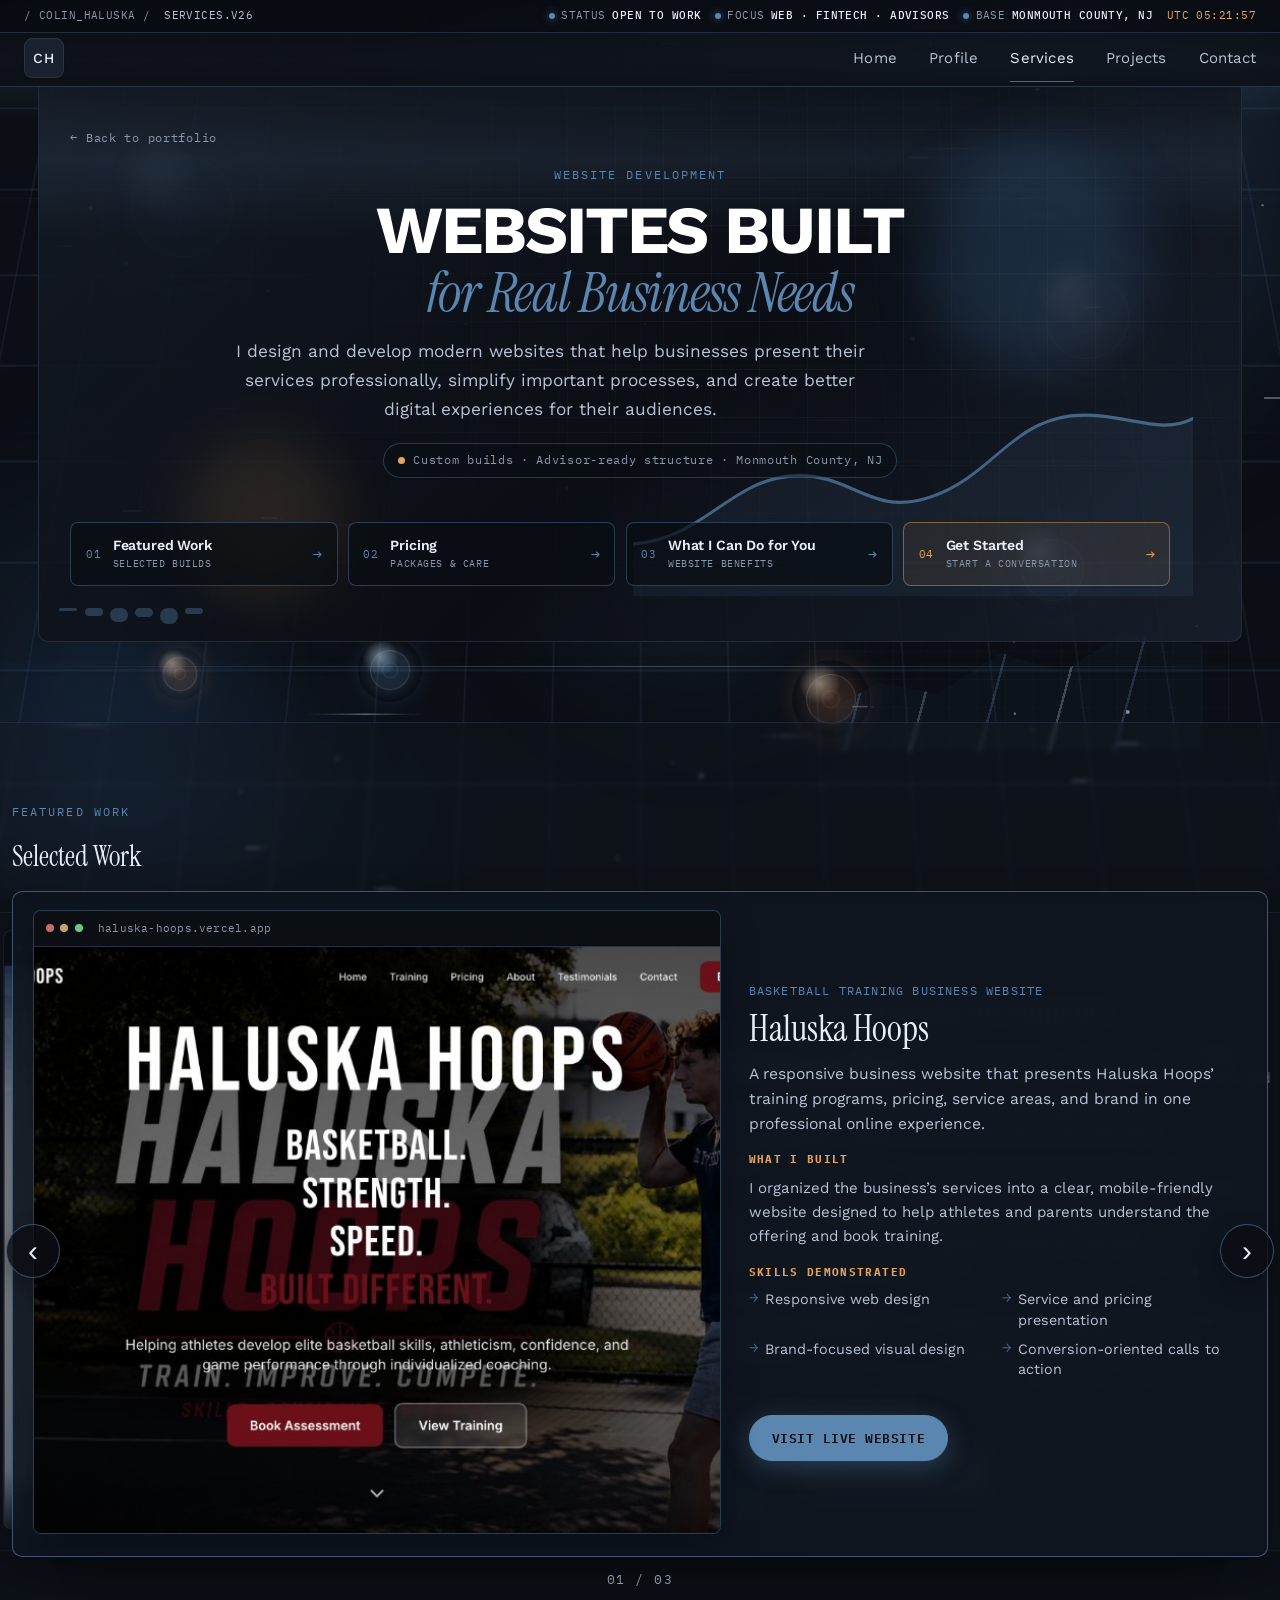
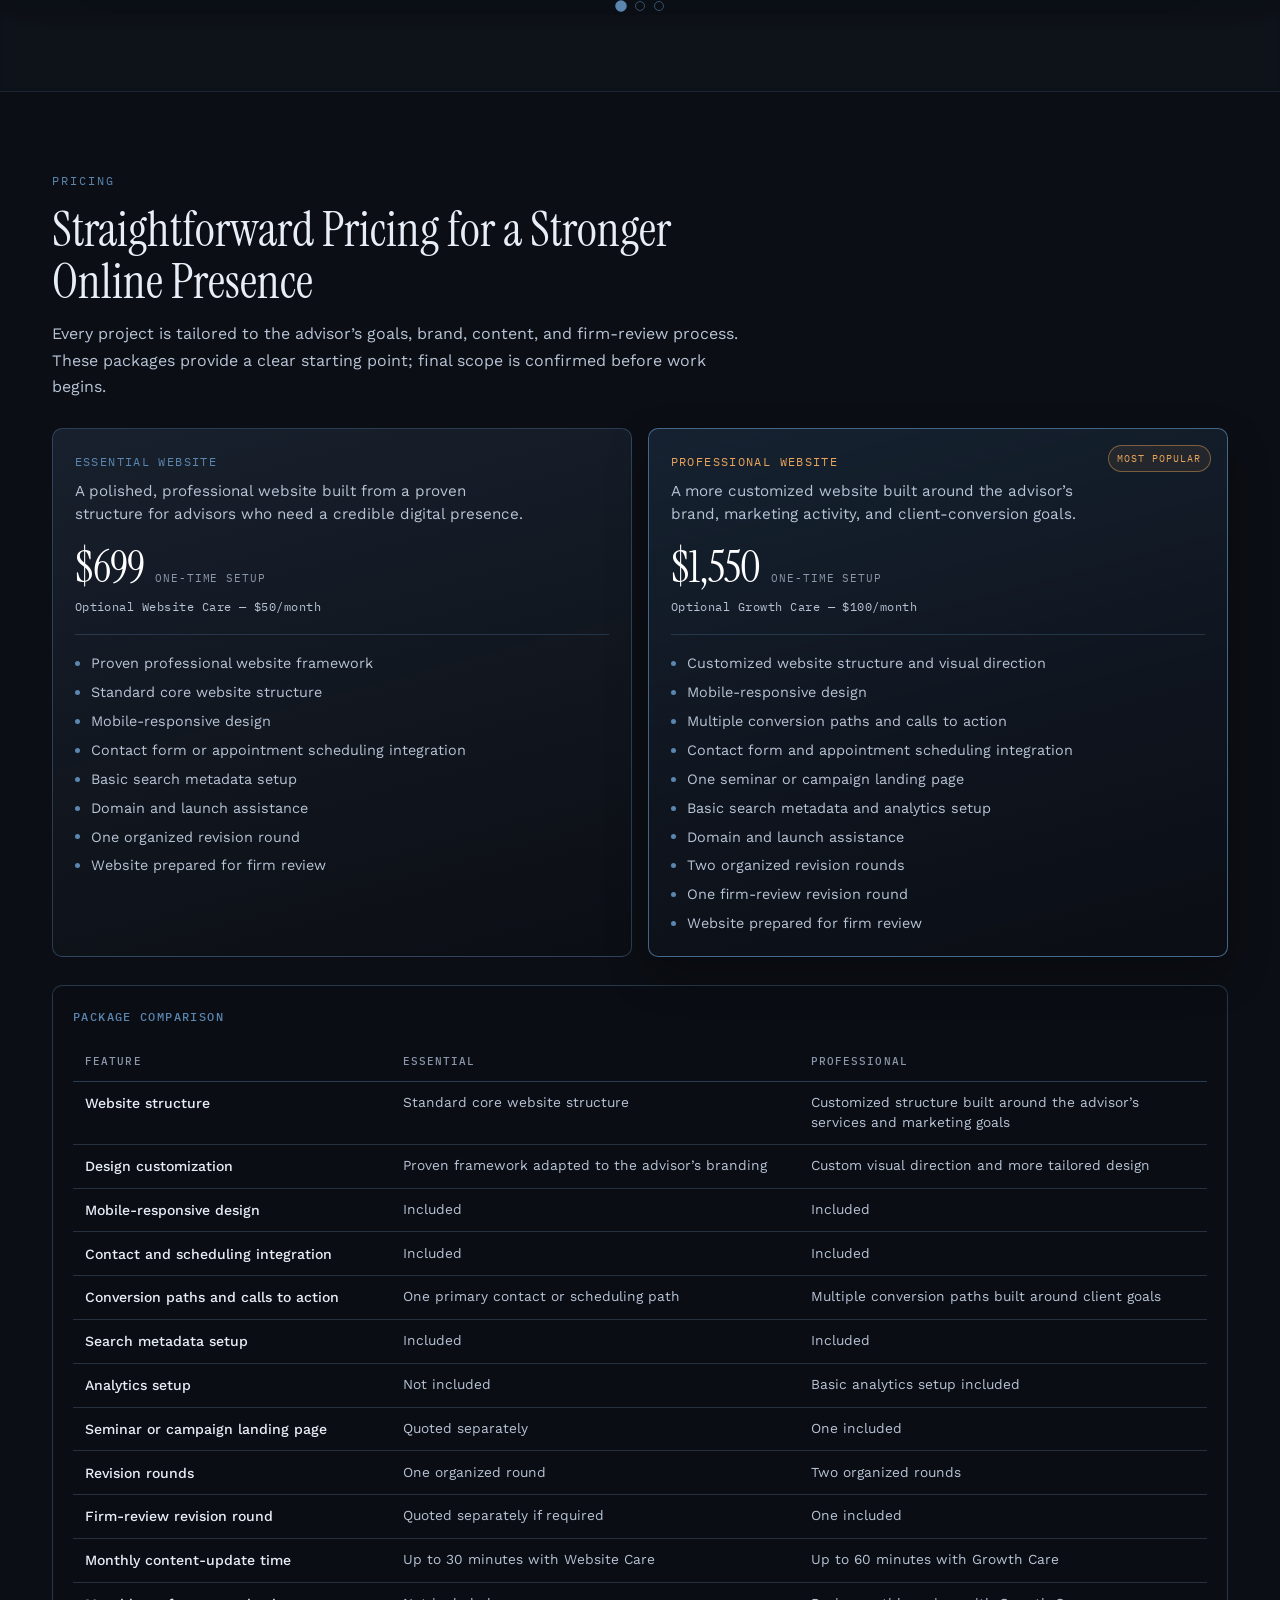
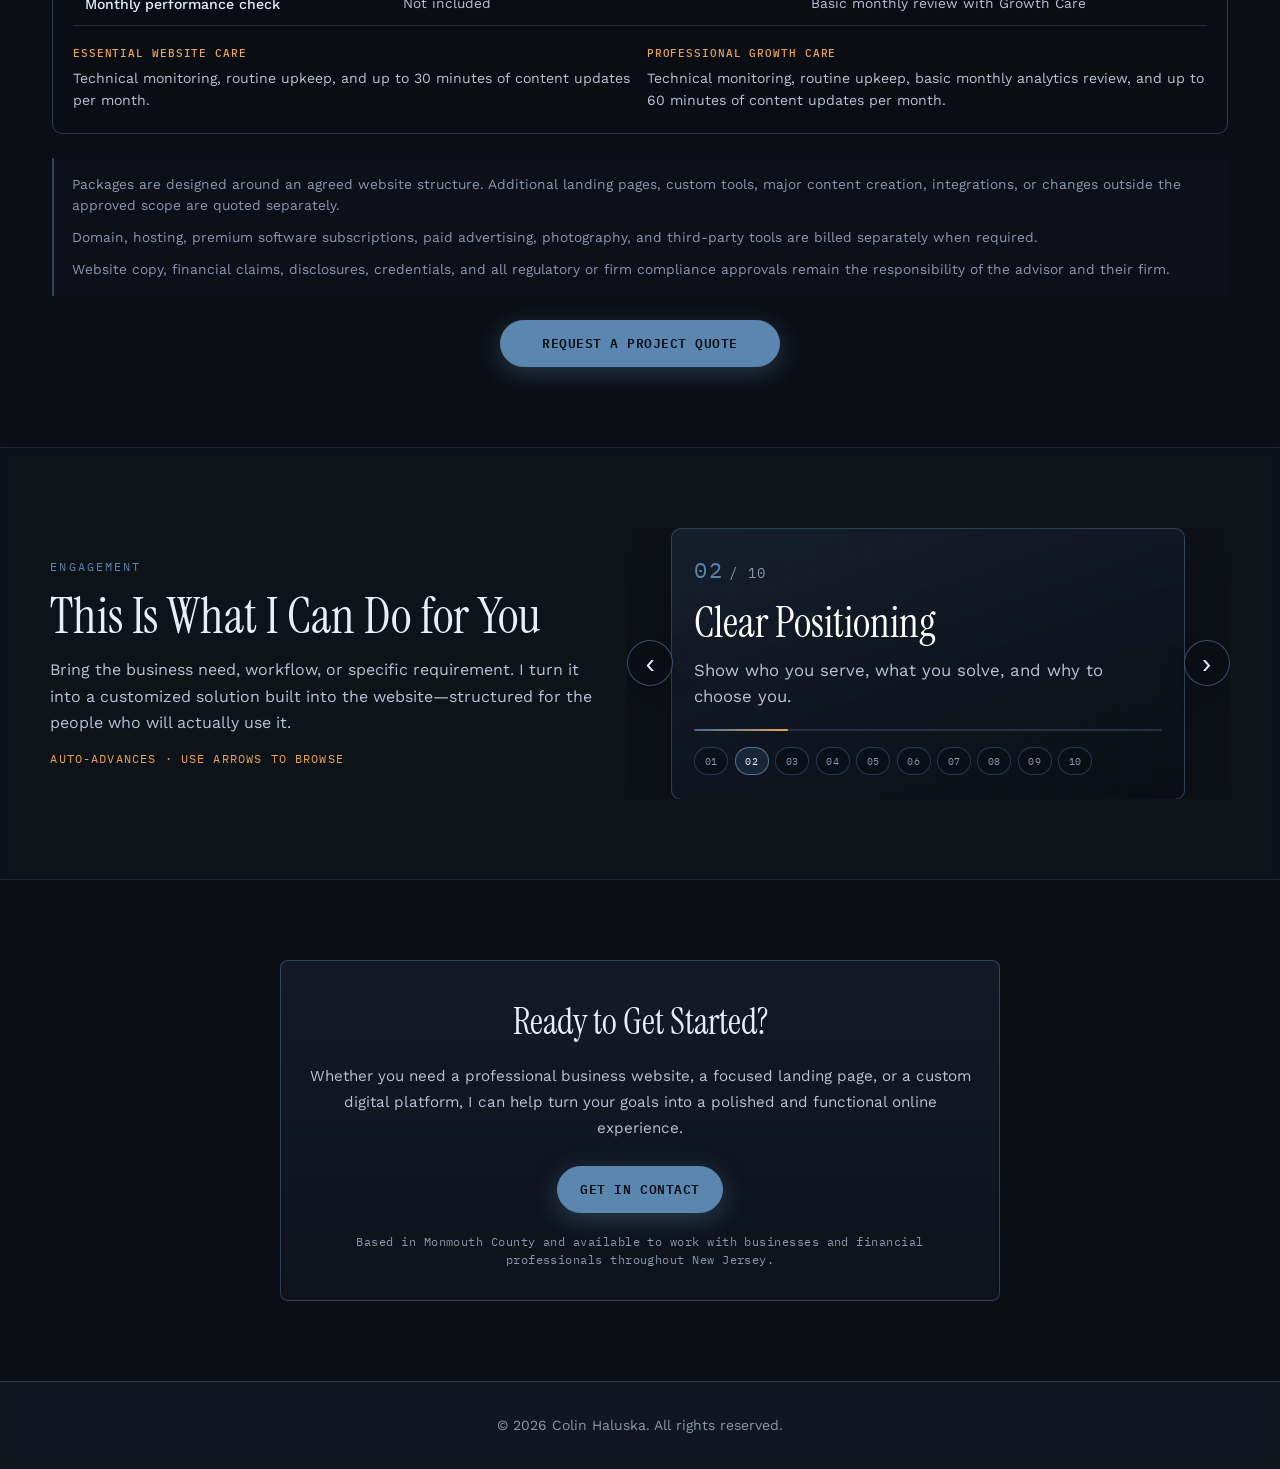
==== commit 409d2797: "Expand services page with pricing packages and page navigation. Add advisor website pricing cards, c" ====
--- a/services/index.html
+++ b/services/index.html
@@ -85,21 +85,79 @@
 
     <main id="services-main" class="services-page">
         <section class="section services-page-hero" aria-labelledby="services-page-title">
-            <div class="container">
-                <p class="services-back">
-                    <a href="../" class="services-back-link" aria-label="Return to main portfolio">← Back to portfolio</a>
-                </p>
-                <header class="services-header services-page-header">
-                    <p class="services-eyebrow">WEBSITE DEVELOPMENT</p>
-                    <h1 class="services-headline" id="services-page-title">Websites Built for Real Business Needs</h1>
-                    <p class="services-intro">
-                        I design and develop modern websites that help businesses present their services professionally, simplify important processes, and create better digital experiences for their audiences.
+            <div class="services-hero-shell">
+                <div class="services-hero-stage" aria-hidden="true">
+                    <div class="services-hero-grid"></div>
+                    <div class="services-hero-scan"></div>
+                    <div class="services-hero-orb services-hero-orb-a"></div>
+                    <div class="services-hero-orb services-hero-orb-b"></div>
+                    <svg class="services-hero-chart" viewBox="0 0 640 180" preserveAspectRatio="none">
+                        <path class="services-hero-chart-line" d="M0 140 C80 136 110 92 180 88 C250 84 270 120 340 104 C410 88 430 48 500 42 C560 38 600 58 640 44"></path>
+                        <path class="services-hero-chart-fill" d="M0 140 C80 136 110 92 180 88 C250 84 270 120 340 104 C410 88 430 48 500 42 C560 38 600 58 640 44 V180 H0 Z"></path>
+                    </svg>
+                    <div class="services-hero-ticks">
+                        <span></span><span></span><span></span><span></span><span></span><span></span>
+                    </div>
+                </div>
+
+                <div class="services-hero-content">
+                    <p class="services-back">
+                        <a href="../" class="services-back-link" aria-label="Return to main portfolio">← Back to portfolio</a>
                     </p>
-                </header>
-            </div>
-        </section>
-
-        <section class="section section-alt services-work-section" aria-labelledby="featured-work-title">
+                    <header class="services-header services-page-header">
+                        <p class="services-eyebrow">WEBSITE DEVELOPMENT</p>
+                        <h1 class="services-headline" id="services-page-title">
+                            <span class="services-headline-strong">Websites Built</span>
+                            <span class="services-headline-em">for Real Business Needs</span>
+                        </h1>
+                        <p class="services-intro">
+                            I design and develop modern websites that help businesses present their services professionally, simplify important processes, and create better digital experiences for their audiences.
+                        </p>
+                        <p class="services-hero-signal">
+                            <span class="services-hero-signal-dot"></span>
+                            Custom builds · Advisor-ready structure · Monmouth County, NJ
+                        </p>
+                    </header>
+
+                    <nav class="services-jump" aria-label="On this page">
+                        <a href="#featured-work" class="services-jump-card">
+                            <span class="services-jump-index">01</span>
+                            <span class="services-jump-body">
+                                <span class="services-jump-label">Featured Work</span>
+                                <span class="services-jump-hint">Selected builds</span>
+                            </span>
+                            <span class="services-jump-go" aria-hidden="true">→</span>
+                        </a>
+                        <a href="#pricing" class="services-jump-card">
+                            <span class="services-jump-index">02</span>
+                            <span class="services-jump-body">
+                                <span class="services-jump-label">Pricing</span>
+                                <span class="services-jump-hint">Packages &amp; care</span>
+                            </span>
+                            <span class="services-jump-go" aria-hidden="true">→</span>
+                        </a>
+                        <a href="#what-i-can-do" class="services-jump-card">
+                            <span class="services-jump-index">03</span>
+                            <span class="services-jump-body">
+                                <span class="services-jump-label">What I Can Do for You</span>
+                                <span class="services-jump-hint">Website benefits</span>
+                            </span>
+                            <span class="services-jump-go" aria-hidden="true">→</span>
+                        </a>
+                        <a href="#get-started" class="services-jump-card services-jump-card--accent">
+                            <span class="services-jump-index">04</span>
+                            <span class="services-jump-body">
+                                <span class="services-jump-label">Get Started</span>
+                                <span class="services-jump-hint">Start a conversation</span>
+                            </span>
+                            <span class="services-jump-go" aria-hidden="true">→</span>
+                        </a>
+                    </nav>
+                </div>
+            </div>
+        </section>
+
+        <section id="featured-work" class="section section-alt services-work-section" aria-labelledby="featured-work-title">
             <div class="services-work-shell">
                 <div class="services-work-heading">
                     <p class="services-eyebrow">FEATURED WORK</p>
@@ -109,24 +167,197 @@
             </div>
         </section>
 
-        <section class="section services-matter-section" aria-labelledby="matter-title">
-            <div class="container">
-                <div class="services-matter">
-                    <h2 class="services-matter-title" id="matter-title">More Than a Website Template</h2>
-                    <p class="services-matter-copy">
-                        Each project began with a different business problem. Haluska Hoops required a clear public-facing website for attracting training clients. Colin Haluska Investments required secure full-stack architecture and complex financial functionality. The SFG Resource Hub required an organized internal platform built around real operational needs. Together, these projects demonstrate my ability to understand the purpose behind a website and build around the people who will actually use it.
+        <section id="pricing" class="section services-pricing-section" aria-labelledby="pricing-title">
+            <div class="services-pricing-shell">
+                <header class="services-pricing-intro">
+                    <p class="services-eyebrow">PRICING</p>
+                    <h2 class="services-pricing-title" id="pricing-title">Straightforward Pricing for a Stronger Online Presence</h2>
+                    <p class="services-pricing-copy">
+                        Every project is tailored to the advisor’s goals, brand, content, and firm-review process. These packages provide a clear starting point; final scope is confirmed before work begins.
                     </p>
-                    <ul class="services-capability-list" aria-label="Core capabilities">
-                        <li>Business-Focused Design</li>
-                        <li>Responsive Development</li>
-                        <li>Full-Stack Functionality</li>
-                        <li>Deployment &amp; Ongoing Support</li>
-                    </ul>
-                </div>
-            </div>
-        </section>
-
-        <section class="section section-alt services-final-cta" aria-labelledby="services-cta-title">
+                </header>
+
+                <div class="services-pricing-cards">
+                    <article class="services-price-card">
+                        <p class="services-price-card-label">ESSENTIAL WEBSITE</p>
+                        <p class="services-price-card-tagline">A polished, professional website built from a proven structure for advisors who need a credible digital presence.</p>
+                        <div class="services-price-card-amount">
+                            <span class="services-price-card-value">$699</span>
+                            <span class="services-price-card-cadence">one-time setup</span>
+                        </div>
+                        <p class="services-price-card-care">Optional Website Care — $50/month</p>
+                        <ul class="services-price-card-includes">
+                            <li>Proven professional website framework</li>
+                            <li>Standard core website structure</li>
+                            <li>Mobile-responsive design</li>
+                            <li>Contact form or appointment scheduling integration</li>
+                            <li>Basic search metadata setup</li>
+                            <li>Domain and launch assistance</li>
+                            <li>One organized revision round</li>
+                            <li>Website prepared for firm review</li>
+                        </ul>
+                    </article>
+
+                    <article class="services-price-card services-price-card--featured">
+                        <p class="services-price-card-badge">MOST POPULAR</p>
+                        <p class="services-price-card-label">PROFESSIONAL WEBSITE</p>
+                        <p class="services-price-card-tagline">A more customized website built around the advisor’s brand, marketing activity, and client-conversion goals.</p>
+                        <div class="services-price-card-amount">
+                            <span class="services-price-card-value">$1,550</span>
+                            <span class="services-price-card-cadence">one-time setup</span>
+                        </div>
+                        <p class="services-price-card-care">Optional Growth Care — $100/month</p>
+                        <ul class="services-price-card-includes">
+                            <li>Customized website structure and visual direction</li>
+                            <li>Mobile-responsive design</li>
+                            <li>Multiple conversion paths and calls to action</li>
+                            <li>Contact form and appointment scheduling integration</li>
+                            <li>One seminar or campaign landing page</li>
+                            <li>Basic search metadata and analytics setup</li>
+                            <li>Domain and launch assistance</li>
+                            <li>Two organized revision rounds</li>
+                            <li>One firm-review revision round</li>
+                            <li>Website prepared for firm review</li>
+                        </ul>
+                    </article>
+                </div>
+
+                <div class="services-pricing-compare">
+                    <h3 class="services-pricing-compare-title">Package Comparison</h3>
+                    <div class="services-pricing-table-wrap" role="region" aria-label="Pricing package comparison" tabindex="0">
+                        <table class="services-pricing-table">
+                            <thead>
+                                <tr>
+                                    <th scope="col">Feature</th>
+                                    <th scope="col">Essential</th>
+                                    <th scope="col">Professional</th>
+                                </tr>
+                            </thead>
+                            <tbody>
+                                <tr>
+                                    <th scope="row">Website structure</th>
+                                    <td>Standard core website structure</td>
+                                    <td>Customized structure built around the advisor’s services and marketing goals</td>
+                                </tr>
+                                <tr>
+                                    <th scope="row">Design customization</th>
+                                    <td>Proven framework adapted to the advisor’s branding</td>
+                                    <td>Custom visual direction and more tailored design</td>
+                                </tr>
+                                <tr>
+                                    <th scope="row">Mobile-responsive design</th>
+                                    <td>Included</td>
+                                    <td>Included</td>
+                                </tr>
+                                <tr>
+                                    <th scope="row">Contact and scheduling integration</th>
+                                    <td>Included</td>
+                                    <td>Included</td>
+                                </tr>
+                                <tr>
+                                    <th scope="row">Conversion paths and calls to action</th>
+                                    <td>One primary contact or scheduling path</td>
+                                    <td>Multiple conversion paths built around client goals</td>
+                                </tr>
+                                <tr>
+                                    <th scope="row">Search metadata setup</th>
+                                    <td>Included</td>
+                                    <td>Included</td>
+                                </tr>
+                                <tr>
+                                    <th scope="row">Analytics setup</th>
+                                    <td>Not included</td>
+                                    <td>Basic analytics setup included</td>
+                                </tr>
+                                <tr>
+                                    <th scope="row">Seminar or campaign landing page</th>
+                                    <td>Quoted separately</td>
+                                    <td>One included</td>
+                                </tr>
+                                <tr>
+                                    <th scope="row">Revision rounds</th>
+                                    <td>One organized round</td>
+                                    <td>Two organized rounds</td>
+                                </tr>
+                                <tr>
+                                    <th scope="row">Firm-review revision round</th>
+                                    <td>Quoted separately if required</td>
+                                    <td>One included</td>
+                                </tr>
+                                <tr>
+                                    <th scope="row">Monthly content-update time</th>
+                                    <td>Up to 30 minutes with Website Care</td>
+                                    <td>Up to 60 minutes with Growth Care</td>
+                                </tr>
+                                <tr>
+                                    <th scope="row">Monthly performance check</th>
+                                    <td>Not included</td>
+                                    <td>Basic monthly review with Growth Care</td>
+                                </tr>
+                            </tbody>
+                        </table>
+                    </div>
+
+                    <div class="services-pricing-care-notes">
+                        <div class="services-pricing-care-note">
+                            <h4>Essential Website Care</h4>
+                            <p>Technical monitoring, routine upkeep, and up to 30 minutes of content updates per month.</p>
+                        </div>
+                        <div class="services-pricing-care-note">
+                            <h4>Professional Growth Care</h4>
+                            <p>Technical monitoring, routine upkeep, basic monthly analytics review, and up to 60 minutes of content updates per month.</p>
+                        </div>
+                    </div>
+                </div>
+
+                <div class="services-pricing-scope">
+                    <p>Packages are designed around an agreed website structure. Additional landing pages, custom tools, major content creation, integrations, or changes outside the approved scope are quoted separately.</p>
+                    <p>Domain, hosting, premium software subscriptions, paid advertising, photography, and third-party tools are billed separately when required.</p>
+                    <p>Website copy, financial claims, disclosures, credentials, and all regulatory or firm compliance approvals remain the responsibility of the advisor and their firm.</p>
+                </div>
+
+                <div class="services-pricing-actions">
+                    <a href="../#contact" class="cta-button cta-primary" aria-label="Request a project quote via the contact section">Request a Project Quote</a>
+                </div>
+            </div>
+        </section>
+
+        <section id="what-i-can-do" class="section section-alt services-value-section" aria-labelledby="value-title">
+            <div class="services-value-shell">
+                <div class="services-value-intro">
+                    <p class="services-eyebrow">ENGAGEMENT</p>
+                    <h2 class="services-value-title" id="value-title">This Is What I Can Do for You</h2>
+                    <p class="services-value-copy">
+                        Bring the business need, workflow, or specific requirement. I turn it into a customized solution built into the website—structured for the people who will actually use it.
+                    </p>
+                    <p class="services-value-hint">Auto-advances · use arrows to browse</p>
+                </div>
+
+                <div class="services-value-stage">
+                    <button type="button" class="services-value-nav services-value-nav--prev" aria-label="Show previous benefit">
+                        <span aria-hidden="true">‹</span>
+                    </button>
+                    <button type="button" class="services-value-nav services-value-nav--next" aria-label="Show next benefit">
+                        <span aria-hidden="true">›</span>
+                    </button>
+
+                    <div class="services-value-panel" aria-live="polite" id="services-value-panel">
+                        <div class="services-value-meta">
+                            <span class="services-value-index" data-value-index>01</span>
+                            <span class="services-value-total">/ 10</span>
+                        </div>
+                        <h3 class="services-value-benefit-title" data-value-title>Credibility</h3>
+                        <p class="services-value-benefit-copy" data-value-copy>Look established and trustworthy before the first conversation.</p>
+                        <div class="services-value-progress" aria-hidden="true">
+                            <div class="services-value-progress-bar" data-value-progress></div>
+                        </div>
+                        <div class="services-value-markers" role="tablist" aria-label="Website benefits"></div>
+                    </div>
+                </div>
+            </div>
+        </section>
+
+        <section id="get-started" class="section services-final-cta" aria-labelledby="services-cta-title">
             <div class="container">
                 <div class="services-final-cta-inner">
                     <h2 class="services-final-cta-title" id="services-cta-title">Ready to Get Started?</h2>
--- a/styles.css
+++ b/styles.css
@@ -1924,34 +1924,355 @@
 
 .services-page-hero {
     padding-top: 96px;
-    padding-bottom: 10px;
+    padding-bottom: 0;
+    position: relative;
+    overflow: hidden;
+}
+
+.services-hero-shell {
+    width: min(94vw, 1680px);
+    margin: 0 auto;
+    padding: 1.25rem 12px 1.75rem;
+    position: relative;
+    min-height: clamp(360px, 52vh, 560px);
+    display: grid;
+    align-items: end;
+}
+
+.services-hero-stage {
+    position: absolute;
+    inset: 0;
+    border: 1px solid rgba(42, 53, 72, 0.7);
+    border-radius: 10px;
+    overflow: hidden;
+    background:
+        linear-gradient(135deg, rgba(20, 26, 36, 0.92) 0%, rgba(11, 14, 20, 0.88) 55%, rgba(26, 34, 48, 0.8) 100%);
+    pointer-events: none;
+}
+
+.services-hero-grid {
+    position: absolute;
+    inset: 0;
+    background-image:
+        linear-gradient(rgba(90, 134, 176, 0.08) 1px, transparent 1px),
+        linear-gradient(90deg, rgba(90, 134, 176, 0.08) 1px, transparent 1px);
+    background-size: 48px 48px;
+    mask-image: radial-gradient(ellipse 70% 70% at 70% 40%, #000 20%, transparent 75%);
+    animation: services-hero-grid-drift 18s linear infinite;
+}
+
+.services-hero-scan {
+    position: absolute;
+    left: 0;
+    right: 0;
+    height: 28%;
+    background: linear-gradient(180deg, transparent, rgba(90, 134, 176, 0.12), transparent);
+    animation: services-hero-scan 7.5s ease-in-out infinite;
+}
+
+.services-hero-orb {
+    position: absolute;
+    border-radius: 50%;
+    filter: blur(28px);
+    opacity: 0.55;
+}
+
+.services-hero-orb-a {
+    width: 220px;
+    height: 220px;
+    right: 8%;
+    top: 12%;
+    background: rgba(61, 107, 154, 0.45);
+    animation: services-hero-orb 9s ease-in-out infinite;
+}
+
+.services-hero-orb-b {
+    width: 160px;
+    height: 160px;
+    left: 12%;
+    bottom: 8%;
+    background: rgba(232, 164, 90, 0.22);
+    animation: services-hero-orb 11s ease-in-out infinite reverse;
+}
+
+.services-hero-chart {
+    position: absolute;
+    right: 4%;
+    bottom: 8%;
+    width: min(52%, 560px);
+    height: 42%;
+    opacity: 0.7;
+}
+
+.services-hero-chart-line {
+    fill: none;
+    stroke: var(--accent-light);
+    stroke-width: 2.5;
+    stroke-linecap: round;
+    stroke-dasharray: 900;
+    stroke-dashoffset: 900;
+    animation: services-hero-line 2.8s ease forwards 0.2s;
+}
+
+.services-hero-chart-fill {
+    fill: rgba(90, 134, 176, 0.14);
+    opacity: 0;
+    animation: services-hero-fill 1.2s ease forwards 1.1s;
+}
+
+.services-hero-ticks {
+    position: absolute;
+    left: 1.25rem;
+    bottom: 1.1rem;
+    display: flex;
+    gap: 0.45rem;
+}
+
+.services-hero-ticks span {
+    width: 18px;
+    height: 3px;
+    border-radius: 999px;
+    background: rgba(90, 134, 176, 0.35);
+    animation: services-hero-tick 1.8s ease-in-out infinite;
+}
+
+.services-hero-ticks span:nth-child(2) { animation-delay: 0.15s; height: 8px; }
+.services-hero-ticks span:nth-child(3) { animation-delay: 0.3s; height: 14px; }
+.services-hero-ticks span:nth-child(4) { animation-delay: 0.45s; height: 9px; }
+.services-hero-ticks span:nth-child(5) { animation-delay: 0.6s; height: 16px; }
+.services-hero-ticks span:nth-child(6) { animation-delay: 0.75s; height: 6px; }
+
+.services-hero-content {
+    position: relative;
+    z-index: 2;
+    width: 100%;
+    max-width: none;
+    padding: 1.5rem 1.25rem 1.75rem;
+    animation: services-hero-rise 0.9s cubic-bezier(0.22, 1, 0.36, 1) both;
+}
+
+.services-hero-content .services-page-header {
+    max-width: 820px;
 }
 
 .services-page-header {
     margin: 0;
     text-align: left;
-    max-width: 920px;
+    max-width: none;
 }
 
 .page-services .services-page-header .services-headline {
-    font-size: clamp(1.55rem, 2.8vw, 2.15rem);
-    margin-bottom: 0.55rem;
+    display: flex;
+    flex-direction: column;
+    gap: 0.15rem;
+    margin: 0 0 1rem;
+    line-height: 0.98;
+}
+
+.services-headline-strong {
+    font-family: var(--font-body);
+    font-weight: 700;
+    font-size: clamp(2.2rem, 5.5vw, 4.2rem);
+    letter-spacing: -0.03em;
+    text-transform: uppercase;
+    color: #fff;
+}
+
+.services-headline-em {
+    font-family: var(--font-display);
+    font-style: italic;
+    font-weight: 400;
+    font-size: clamp(1.85rem, 4.6vw, 3.5rem);
+    color: var(--accent-light);
+    letter-spacing: -0.02em;
+    text-transform: none;
 }
 
 .page-services .services-page-header .services-intro {
-    font-size: 0.92rem;
-    line-height: 1.55;
+    font-size: clamp(0.95rem, 1.5vw, 1.08rem);
+    line-height: 1.7;
+    margin: 0 0 1.15rem;
+    max-width: 40rem;
+    color: var(--text-secondary);
+}
+
+.services-hero-signal {
+    display: inline-flex;
+    align-items: center;
+    gap: 0.55rem;
     margin: 0;
-    max-width: 46rem;
+    font-family: var(--font-mono);
+    font-size: 0.72rem;
+    letter-spacing: 0.06em;
+    color: var(--text-muted);
+    border: 1px solid rgba(90, 134, 176, 0.35);
+    border-radius: 999px;
+    padding: 0.45rem 0.85rem;
+    background: rgba(11, 14, 20, 0.45);
+}
+
+.services-hero-signal-dot {
+    width: 7px;
+    height: 7px;
+    border-radius: 50%;
+    background: var(--accent-amber);
+    box-shadow: 0 0 0 0 rgba(232, 164, 90, 0.5);
+    animation: services-hero-pulse 2.2s ease-out infinite;
+}
+
+@keyframes services-hero-grid-drift {
+    from { background-position: 0 0, 0 0; }
+    to { background-position: 48px 48px, 48px 48px; }
+}
+
+@keyframes services-hero-scan {
+    0%, 100% { top: -20%; opacity: 0; }
+    20% { opacity: 1; }
+    80% { opacity: 0.5; }
+    100% { top: 100%; opacity: 0; }
+}
+
+@keyframes services-hero-orb {
+    0%, 100% { transform: translateY(0); }
+    50% { transform: translateY(-14px); }
+}
+
+@keyframes services-hero-line {
+    to { stroke-dashoffset: 0; }
+}
+
+@keyframes services-hero-fill {
+    to { opacity: 1; }
+}
+
+@keyframes services-hero-tick {
+    0%, 100% { opacity: 0.35; transform: scaleY(1); }
+    50% { opacity: 1; transform: scaleY(1.35); }
+}
+
+@keyframes services-hero-rise {
+    from { opacity: 0; transform: translateY(18px); }
+    to { opacity: 1; transform: translateY(0); }
+}
+
+@keyframes services-hero-pulse {
+    0% { box-shadow: 0 0 0 0 rgba(232, 164, 90, 0.55); }
+    70% { box-shadow: 0 0 0 8px rgba(232, 164, 90, 0); }
+    100% { box-shadow: 0 0 0 0 rgba(232, 164, 90, 0); }
+}
+
+.services-jump {
+    display: grid;
+    grid-template-columns: repeat(4, minmax(0, 1fr));
+    gap: 0.65rem;
+    margin-top: 1.35rem;
+    max-width: 1100px;
+}
+
+.services-jump-card {
+    display: grid;
+    grid-template-columns: auto 1fr auto;
+    align-items: center;
+    gap: 0.7rem;
+    padding: 0.85rem 0.9rem;
+    text-decoration: none;
+    color: inherit;
+    border: 1px solid rgba(90, 134, 176, 0.4);
+    border-radius: 8px;
+    background: rgba(11, 14, 20, 0.72);
+    backdrop-filter: blur(8px);
+    -webkit-backdrop-filter: blur(8px);
+    transition:
+        border-color 0.2s ease,
+        background-color 0.2s ease,
+        transform 0.2s ease;
+}
+
+.services-jump-card:hover {
+    border-color: rgba(90, 134, 176, 0.85);
+    background: rgba(26, 34, 48, 0.88);
+    transform: translateY(-2px);
+}
+
+.services-jump-card:focus-visible {
+    outline: 2px solid var(--accent-light);
+    outline-offset: 2px;
+}
+
+.services-jump-card--accent {
+    border-color: rgba(232, 164, 90, 0.45);
+    background: rgba(232, 164, 90, 0.08);
+}
+
+.services-jump-card--accent:hover {
+    border-color: rgba(232, 164, 90, 0.8);
+    background: rgba(232, 164, 90, 0.14);
+}
+
+.services-jump-index {
+    font-family: var(--font-mono);
+    font-size: 0.68rem;
+    letter-spacing: 0.08em;
+    color: var(--accent-light);
+}
+
+.services-jump-card--accent .services-jump-index {
+    color: var(--accent-amber);
+}
+
+.services-jump-body {
+    display: flex;
+    flex-direction: column;
+    gap: 0.15rem;
+    min-width: 0;
+}
+
+.services-jump-label {
+    font-family: var(--font-body);
+    font-size: 0.88rem;
+    font-weight: 600;
+    letter-spacing: -0.01em;
+    color: var(--text-primary);
+    line-height: 1.2;
+}
+
+.services-jump-hint {
+    font-family: var(--font-mono);
+    font-size: 0.62rem;
+    letter-spacing: 0.06em;
+    text-transform: uppercase;
+    color: var(--text-muted);
+}
+
+.services-jump-go {
+    font-family: var(--font-mono);
+    font-size: 0.95rem;
+    color: var(--accent-light);
+    transition: transform 0.2s ease;
+}
+
+.services-jump-card:hover .services-jump-go {
+    transform: translateX(3px);
+}
+
+.services-jump-card--accent .services-jump-go {
+    color: var(--accent-amber);
+}
+
+#featured-work,
+#what-i-can-do,
+#pricing,
+#get-started {
+    scroll-margin-top: 100px;
 }
 
 .page-services .services-back {
-    margin-bottom: 0.85rem;
+    margin-bottom: 1rem;
 }
 
 .services-work-section {
     padding-top: 8px;
-    padding-bottom: 28px;
+    padding-bottom: 20px;
     min-height: calc(100vh - 86px);
     min-height: calc(100dvh - 86px);
     display: flex;
@@ -2449,54 +2770,551 @@
     background: rgba(232, 164, 90, 0.08);
 }
 
-.services-matter-section {
-    padding-top: 56px;
-    padding-bottom: 56px;
-}
-
-.services-matter {
-    max-width: 820px;
+.services-value-section {
+    padding: 48px 0 56px;
+    position: relative;
+}
+
+.services-value-shell {
+    width: min(94vw, 1400px);
     margin: 0 auto;
-    text-align: left;
-}
-
-.services-matter-title {
+    padding: 0 12px;
+    display: grid;
+    grid-template-columns: minmax(0, 0.95fr) minmax(0, 1.05fr);
+    gap: 1.35rem 2rem;
+    align-items: center;
+}
+
+.services-value-intro {
+    max-width: 34rem;
+}
+
+.services-value-title {
     font-family: var(--font-display);
-    font-size: clamp(1.6rem, 3vw, 2.1rem);
+    font-size: clamp(2rem, 4vw, 3.1rem);
     font-weight: 400;
     color: var(--text-primary);
-    margin: 0 0 1rem;
-}
-
-.services-matter-copy {
+    margin: 0 0 0.85rem;
+    line-height: 1.08;
+}
+
+.services-value-copy {
+    font-size: 1rem;
+    line-height: 1.65;
+    color: var(--text-secondary);
+    margin: 0 0 0.85rem;
+}
+
+.services-value-hint {
+    margin: 0;
+    font-family: var(--font-mono);
+    font-size: 0.72rem;
+    letter-spacing: 0.1em;
+    text-transform: uppercase;
+    color: var(--accent-amber);
+}
+
+.services-value-stage {
+    position: relative;
+    padding: 0 2.75rem;
+    overflow: hidden;
+}
+
+.services-value-nav {
+    position: absolute;
+    top: 50%;
+    transform: translateY(-50%);
+    z-index: 3;
+    width: 46px;
+    height: 46px;
+    border-radius: 50%;
+    border: 1px solid rgba(90, 134, 176, 0.55);
+    background: rgba(11, 14, 20, 0.85);
+    color: var(--text-primary);
+    font-size: 1.7rem;
+    line-height: 1;
+    cursor: pointer;
+    display: inline-flex;
+    align-items: center;
+    justify-content: center;
+    transition: border-color 0.2s ease, color 0.2s ease, background-color 0.2s ease;
+    box-shadow: 0 10px 22px rgba(0, 0, 0, 0.25);
+}
+
+.services-value-nav--prev {
+    left: 0;
+}
+
+.services-value-nav--next {
+    right: 0;
+}
+
+.services-value-nav:hover {
+    border-color: var(--accent-light);
+    color: var(--accent-light);
+}
+
+.services-value-nav:focus-visible {
+    outline: 2px solid var(--accent-light);
+    outline-offset: 2px;
+}
+
+.services-value-panel {
+    position: relative;
+    min-height: 260px;
+    padding: 1.5rem 1.4rem;
+    border: 1px solid rgba(90, 134, 176, 0.4);
+    border-radius: 10px;
+    background:
+        linear-gradient(160deg, rgba(61, 107, 154, 0.16) 0%, rgba(16, 22, 32, 0.82) 55%, rgba(11, 14, 20, 0.9) 100%);
+    box-shadow: 0 20px 44px rgba(0, 0, 0, 0.28);
+    overflow: hidden;
+    transition: transform 0.34s cubic-bezier(0.22, 1, 0.36, 1), opacity 0.34s ease;
+    will-change: transform, opacity;
+}
+
+.services-value-panel.is-exiting-next {
+    transform: translateX(-22%);
+    opacity: 0;
+}
+
+.services-value-panel.is-exiting-prev {
+    transform: translateX(22%);
+    opacity: 0;
+}
+
+.services-value-panel.is-entering-next {
+    transform: translateX(22%);
+    opacity: 0;
+    transition: none;
+}
+
+.services-value-panel.is-entering-prev {
+    transform: translateX(-22%);
+    opacity: 0;
+    transition: none;
+}
+
+.services-value-panel.is-settling {
+    transform: translateX(0);
+    opacity: 1;
+}
+
+.services-value-panel::before {
+    content: '';
+    position: absolute;
+    inset: 0;
+    background:
+        linear-gradient(rgba(90, 134, 176, 0.05) 1px, transparent 1px),
+        linear-gradient(90deg, rgba(90, 134, 176, 0.05) 1px, transparent 1px);
+    background-size: 28px 28px;
+    opacity: 0.55;
+    pointer-events: none;
+}
+
+.services-value-meta {
+    position: relative;
+    z-index: 1;
+    display: flex;
+    align-items: baseline;
+    gap: 0.35rem;
+    margin-bottom: 0.85rem;
+    font-family: var(--font-mono);
+}
+
+.services-value-index {
+    font-size: 1.35rem;
+    letter-spacing: 0.08em;
+    color: var(--accent-light);
+}
+
+.services-value-total {
+    font-size: 0.85rem;
+    color: var(--text-muted);
+    letter-spacing: 0.08em;
+}
+
+.services-value-benefit-title {
+    position: relative;
+    z-index: 1;
+    font-family: var(--font-display);
+    font-size: clamp(1.8rem, 3.4vw, 2.6rem);
+    font-weight: 400;
+    color: #fff;
+    margin: 0 0 0.65rem;
+    line-height: 1.1;
+}
+
+.services-value-benefit-copy {
+    position: relative;
+    z-index: 1;
+    font-size: 1.05rem;
+    line-height: 1.55;
+    color: var(--text-secondary);
+    margin: 0 0 1.25rem;
+    max-width: 28rem;
+}
+
+.services-value-progress {
+    position: relative;
+    z-index: 1;
+    height: 2px;
+    background: rgba(42, 53, 72, 0.9);
+    border-radius: 999px;
+    overflow: hidden;
+    margin-bottom: 1rem;
+}
+
+.services-value-progress-bar {
+    height: 100%;
+    width: 10%;
+    background: linear-gradient(90deg, var(--accent-blue), var(--accent-amber));
+    border-radius: inherit;
+    transition: width 0.35s ease;
+}
+
+.services-value-markers {
+    position: relative;
+    z-index: 1;
+    display: flex;
+    flex-wrap: wrap;
+    gap: 0.4rem;
+}
+
+.services-value-marker {
+    border: 1px solid rgba(90, 134, 176, 0.35);
+    background: rgba(11, 14, 20, 0.45);
+    color: var(--text-muted);
+    font-family: var(--font-mono);
+    font-size: 0.65rem;
+    letter-spacing: 0.04em;
+    border-radius: 999px;
+    padding: 0.35rem 0.6rem;
+    cursor: pointer;
+    transition: border-color 0.2s ease, color 0.2s ease, background-color 0.2s ease;
+}
+
+.services-value-marker.is-active {
+    border-color: rgba(90, 134, 176, 0.8);
+    color: var(--text-primary);
+    background: rgba(61, 107, 154, 0.22);
+}
+
+.services-value-marker:focus-visible {
+    outline: 2px solid var(--accent-light);
+    outline-offset: 2px;
+}
+
+@media (prefers-reduced-motion: reduce) {
+    .services-value-panel,
+    .services-value-panel.is-exiting-next,
+    .services-value-panel.is-exiting-prev,
+    .services-value-panel.is-entering-next,
+    .services-value-panel.is-entering-prev,
+    .services-value-panel.is-settling {
+        transition: none !important;
+        transform: none !important;
+        opacity: 1 !important;
+    }
+}
+
+.services-pricing-section {
+    padding: 52px 0 64px;
+}
+
+.services-pricing-shell {
+    width: min(94vw, 1200px);
+    margin: 0 auto;
+    padding: 0 12px;
+}
+
+.services-pricing-intro {
+    max-width: 44rem;
+    margin-bottom: 1.75rem;
+}
+
+.services-pricing-title {
+    font-family: var(--font-display);
+    font-size: clamp(2rem, 4vw, 3rem);
+    font-weight: 400;
+    color: var(--text-primary);
+    margin: 0 0 0.85rem;
+    line-height: 1.08;
+}
+
+.services-pricing-copy {
+    margin: 0;
+    font-size: 1rem;
+    line-height: 1.65;
+    color: var(--text-secondary);
+}
+
+.services-pricing-cards {
+    display: grid;
+    grid-template-columns: repeat(2, minmax(0, 1fr));
+    gap: 1rem;
+    margin-bottom: 1.75rem;
+    align-items: stretch;
+}
+
+.services-price-card {
+    position: relative;
+    display: flex;
+    flex-direction: column;
+    padding: 1.45rem 1.35rem 1.4rem;
+    border: 1px solid rgba(90, 134, 176, 0.38);
+    border-radius: 10px;
+    background:
+        linear-gradient(165deg, rgba(26, 34, 48, 0.92) 0%, rgba(11, 14, 20, 0.9) 100%);
+    transition:
+        border-color 0.22s ease,
+        transform 0.22s ease,
+        background-color 0.22s ease,
+        box-shadow 0.22s ease;
+}
+
+.services-price-card:hover {
+    border-color: rgba(90, 134, 176, 0.75);
+    transform: translateY(-3px);
+    box-shadow: 0 16px 36px rgba(0, 0, 0, 0.28);
+}
+
+.services-price-card--featured {
+    border-color: rgba(90, 134, 176, 0.72);
+    background:
+        linear-gradient(165deg, rgba(61, 107, 154, 0.22) 0%, rgba(16, 22, 32, 0.94) 55%, rgba(11, 14, 20, 0.96) 100%);
+    box-shadow: 0 18px 40px rgba(0, 0, 0, 0.26);
+}
+
+.services-price-card--featured:hover {
+    border-color: rgba(90, 134, 176, 0.9);
+}
+
+.services-price-card-badge {
+    position: absolute;
+    top: 1rem;
+    right: 1rem;
+    margin: 0;
+    font-family: var(--font-mono);
+    font-size: 0.62rem;
+    letter-spacing: 0.1em;
+    text-transform: uppercase;
+    color: var(--accent-amber);
+    border: 1px solid rgba(232, 164, 90, 0.45);
+    border-radius: 999px;
+    padding: 0.28rem 0.55rem;
+    background: rgba(232, 164, 90, 0.08);
+}
+
+.services-price-card-label {
+    margin: 0 0 0.55rem;
+    font-family: var(--font-mono);
+    font-size: 0.72rem;
+    letter-spacing: 0.12em;
+    color: var(--accent-light);
+}
+
+.services-price-card--featured .services-price-card-label {
+    color: var(--accent-amber);
+}
+
+.services-price-card-tagline {
+    margin: 0 0 1.1rem;
     font-size: 0.95rem;
-    line-height: 1.75;
+    line-height: 1.55;
     color: var(--text-secondary);
-    margin: 0 0 1.5rem;
-}
-
-.services-capability-list {
+    max-width: 28rem;
+}
+
+.services-price-card-amount {
+    display: flex;
+    flex-wrap: wrap;
+    align-items: baseline;
+    gap: 0.45rem 0.7rem;
+    margin-bottom: 0.55rem;
+}
+
+.services-price-card-value {
+    font-family: var(--font-display);
+    font-size: clamp(2.2rem, 3.5vw, 2.85rem);
+    font-weight: 400;
+    line-height: 1;
+    color: #fff;
+    letter-spacing: -0.02em;
+}
+
+.services-price-card-cadence {
+    font-family: var(--font-mono);
+    font-size: 0.7rem;
+    letter-spacing: 0.08em;
+    text-transform: uppercase;
+    color: var(--text-muted);
+}
+
+.services-price-card-care {
+    margin: 0 0 1.15rem;
+    font-family: var(--font-mono);
+    font-size: 0.74rem;
+    letter-spacing: 0.04em;
+    color: var(--text-secondary);
+    padding-bottom: 1.05rem;
+    border-bottom: 1px solid rgba(90, 134, 176, 0.28);
+}
+
+.services-price-card-includes {
     list-style: none;
     margin: 0;
     padding: 0;
+    display: flex;
+    flex-direction: column;
+    gap: 0.5rem;
+}
+
+.services-price-card-includes li {
+    position: relative;
+    padding-left: 1rem;
+    font-size: 0.9rem;
+    line-height: 1.45;
+    color: var(--text-secondary);
+}
+
+.services-price-card-includes li::before {
+    content: '';
+    position: absolute;
+    left: 0;
+    top: 0.55em;
+    width: 5px;
+    height: 5px;
+    border-radius: 50%;
+    background: var(--accent-light);
+}
+
+.services-pricing-compare {
+    margin-bottom: 1.5rem;
+    padding: 1.35rem 1.25rem 1.3rem;
+    border: 1px solid rgba(90, 134, 176, 0.35);
+    border-radius: 10px;
+    background: rgba(11, 14, 20, 0.55);
+}
+
+.services-pricing-compare-title {
+    margin: 0 0 1rem;
+    font-family: var(--font-mono);
+    font-size: 0.72rem;
+    letter-spacing: 0.12em;
+    text-transform: uppercase;
+    color: var(--accent-light);
+    font-weight: 500;
+}
+
+.services-pricing-table-wrap {
+    overflow-x: auto;
+    -webkit-overflow-scrolling: touch;
+    margin-bottom: 1.15rem;
+}
+
+.services-pricing-table-wrap:focus-visible {
+    outline: 2px solid var(--accent-light);
+    outline-offset: 2px;
+}
+
+.services-pricing-table {
+    width: 100%;
+    border-collapse: collapse;
+    min-width: 720px;
+}
+
+.services-pricing-table th,
+.services-pricing-table td {
+    padding: 0.7rem 0.75rem;
+    text-align: left;
+    vertical-align: top;
+    border-bottom: 1px solid rgba(42, 53, 72, 0.9);
+    font-size: 0.88rem;
+    line-height: 1.45;
+}
+
+.services-pricing-table thead th {
+    font-family: var(--font-mono);
+    font-size: 0.68rem;
+    letter-spacing: 0.1em;
+    text-transform: uppercase;
+    color: var(--text-muted);
+    font-weight: 500;
+    border-bottom-color: rgba(90, 134, 176, 0.4);
+}
+
+.services-pricing-table tbody th {
+    font-weight: 500;
+    color: var(--text-primary);
+    width: 28%;
+}
+
+.services-pricing-table td {
+    color: var(--text-secondary);
+    font-family: var(--font-body);
+    font-size: 0.86rem;
+    letter-spacing: 0;
+    width: 36%;
+}
+
+.services-pricing-table tbody tr:hover th,
+.services-pricing-table tbody tr:hover td {
+    background: rgba(61, 107, 154, 0.08);
+}
+
+.services-pricing-care-notes {
     display: grid;
     grid-template-columns: repeat(2, minmax(0, 1fr));
-    gap: 0.75rem;
-}
-
-.services-capability-list li {
+    gap: 0.85rem;
+}
+
+.services-pricing-care-note h4 {
+    margin: 0 0 0.35rem;
     font-family: var(--font-mono);
-    font-size: 0.78rem;
-    letter-spacing: 0.04em;
-    color: var(--text-primary);
-    border: 1px solid rgba(90, 134, 176, 0.35);
-    background: rgba(26, 34, 48, 0.65);
-    border-radius: 6px;
-    padding: 0.85rem 1rem;
+    font-size: 0.7rem;
+    letter-spacing: 0.08em;
+    text-transform: uppercase;
+    color: var(--accent-amber);
+    font-weight: 500;
+}
+
+.services-pricing-care-note p {
+    margin: 0;
+    font-size: 0.88rem;
+    line-height: 1.55;
+    color: var(--text-secondary);
+}
+
+.services-pricing-scope {
+    display: flex;
+    flex-direction: column;
+    gap: 0.65rem;
+    margin-bottom: 1.5rem;
+    padding: 1rem 1.15rem;
+    border-left: 2px solid rgba(90, 134, 176, 0.45);
+    background: rgba(16, 22, 32, 0.45);
+}
+
+.services-pricing-scope p {
+    margin: 0;
+    font-size: 0.86rem;
+    line-height: 1.55;
+    color: var(--text-muted);
+}
+
+.services-pricing-actions {
+    display: flex;
+    justify-content: center;
+}
+
+.services-pricing-actions .cta-button {
+    min-width: min(100%, 280px);
+    text-align: center;
 }
 
 .services-final-cta {
-    padding-top: 72px;
+    padding-top: 56px;
     padding-bottom: 88px;
 }
 
@@ -2554,6 +3372,48 @@
 }
 
 @media (max-width: 968px) {
+    .services-value-shell {
+        grid-template-columns: 1fr;
+        gap: 0.95rem;
+    }
+
+    .services-value-stage {
+        padding: 0 2.4rem;
+    }
+
+    .services-value-panel {
+        min-height: 230px;
+        padding: 1.25rem 1.15rem;
+    }
+
+    .services-hero-shell {
+        min-height: clamp(340px, 58vh, 540px);
+    }
+
+    .services-hero-chart {
+        width: min(64%, 420px);
+        opacity: 0.45;
+    }
+
+    .services-jump {
+        grid-template-columns: repeat(2, minmax(0, 1fr));
+    }
+
+    .services-pricing-cards {
+        grid-template-columns: 1fr;
+        max-width: 520px;
+        margin-left: auto;
+        margin-right: auto;
+    }
+
+    .services-price-card--featured {
+        order: -1;
+    }
+
+    .services-pricing-care-notes {
+        grid-template-columns: 1fr;
+    }
+
     .services-work-shell {
         width: min(96vw, 1680px);
         min-height: 0;
@@ -2561,7 +3421,7 @@
 
     .services-work-section {
         min-height: 0;
-        padding-bottom: 36px;
+        padding-bottom: 28px;
     }
 
     .services-carousel {
@@ -2603,16 +3463,79 @@
         justify-content: flex-start;
         padding: 0;
     }
-
-    .services-capability-list {
-        grid-template-columns: 1fr;
-    }
 }
 
 @media (max-width: 640px) {
     .services-page-hero {
         padding-top: 92px;
-        padding-bottom: 8px;
+        padding-bottom: 0;
+    }
+
+    .services-hero-shell {
+        padding: 0.85rem 0 1.15rem;
+        min-height: 0;
+    }
+
+    .services-hero-content {
+        padding: 1.15rem 1rem 1.35rem;
+    }
+
+    .services-hero-chart {
+        display: none;
+    }
+
+    .services-jump {
+        grid-template-columns: 1fr;
+        gap: 0.5rem;
+        margin-top: 1.1rem;
+    }
+
+    .services-jump-card {
+        padding: 0.75rem 0.85rem;
+    }
+
+    .services-pricing-section {
+        padding: 40px 0 48px;
+    }
+
+    .services-pricing-cards {
+        max-width: none;
+    }
+
+    .services-price-card {
+        padding: 1.25rem 1.1rem 1.2rem;
+    }
+
+    .services-price-card-badge {
+        top: 0.85rem;
+        right: 0.85rem;
+    }
+
+    .services-pricing-compare {
+        padding: 1.1rem 0.95rem 1.05rem;
+    }
+
+    .services-pricing-actions .cta-button {
+        width: 100%;
+    }
+
+    .services-value-section {
+        padding: 36px 0 44px;
+    }
+
+    .services-value-stage {
+        padding: 0 2.1rem;
+    }
+
+    .services-value-nav {
+        width: 42px;
+        height: 42px;
+        font-size: 1.5rem;
+    }
+
+    .services-value-markers {
+        display: grid;
+        grid-template-columns: repeat(5, minmax(0, 1fr));
     }
 
     .services-work-shell {
@@ -2657,6 +3580,33 @@
 
     .services-final-cta-inner .cta-button {
         width: 100%;
+    }
+}
+
+@media (prefers-reduced-motion: reduce) {
+    .services-hero-grid,
+    .services-hero-scan,
+    .services-hero-orb,
+    .services-hero-chart-line,
+    .services-hero-chart-fill,
+    .services-hero-ticks span,
+    .services-hero-signal-dot,
+    .services-hero-content {
+        animation: none !important;
+    }
+
+    .services-hero-chart-line {
+        stroke-dashoffset: 0;
+    }
+
+    .services-hero-chart-fill {
+        opacity: 1;
+    }
+
+    .services-price-card,
+    .services-price-card:hover {
+        transition: none !important;
+        transform: none !important;
     }
 }
 
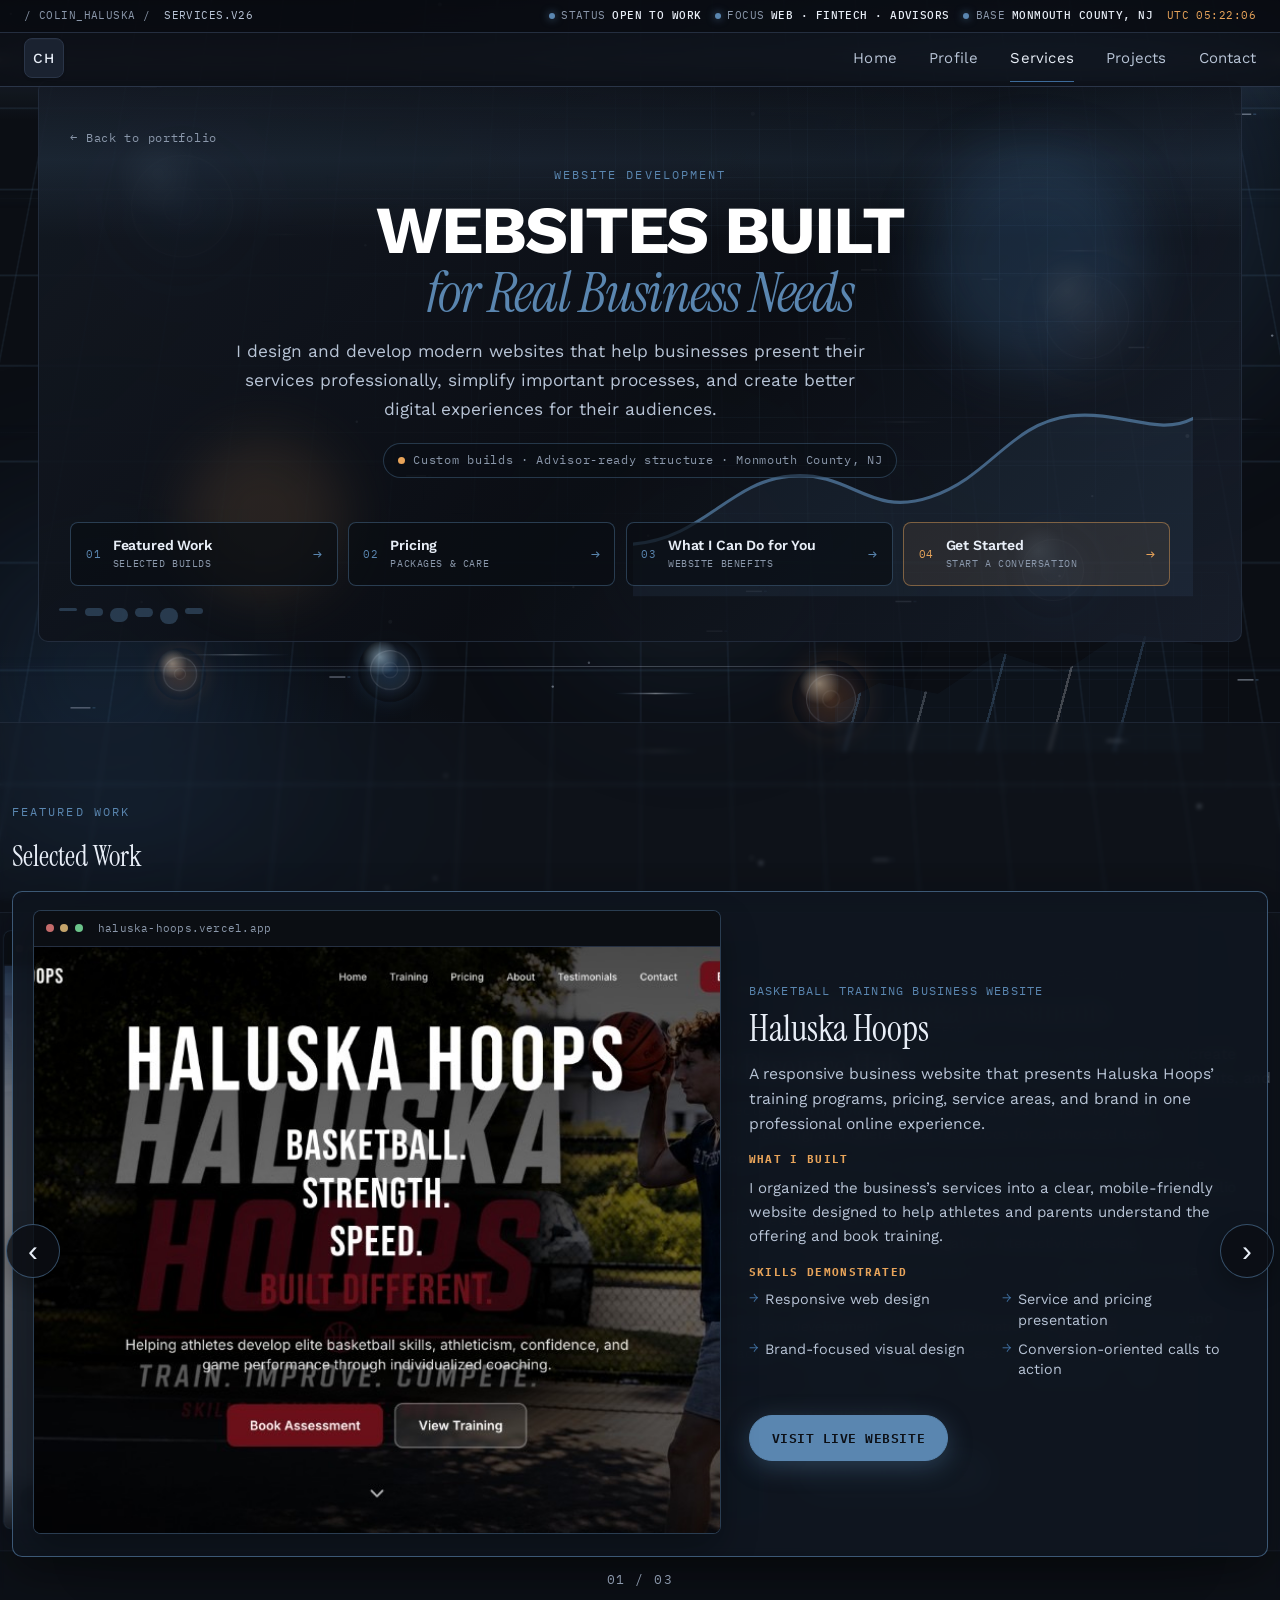
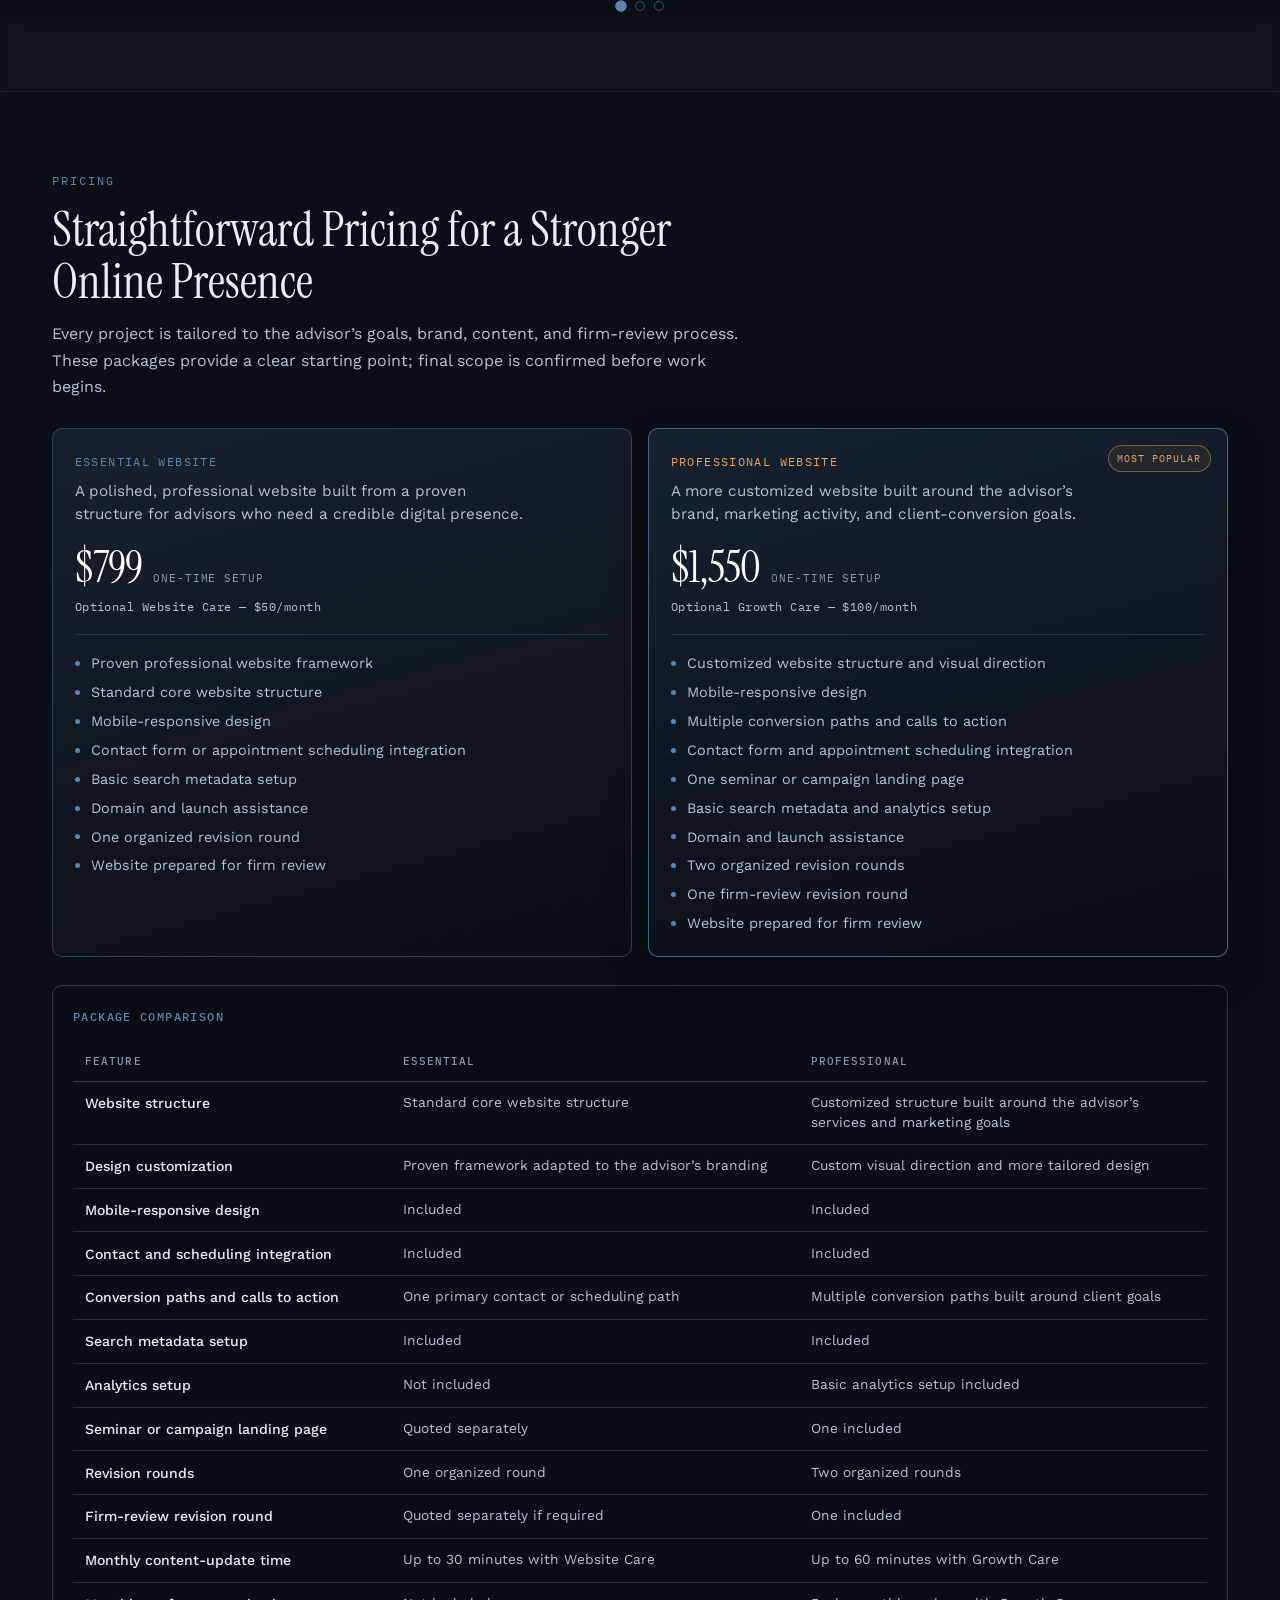
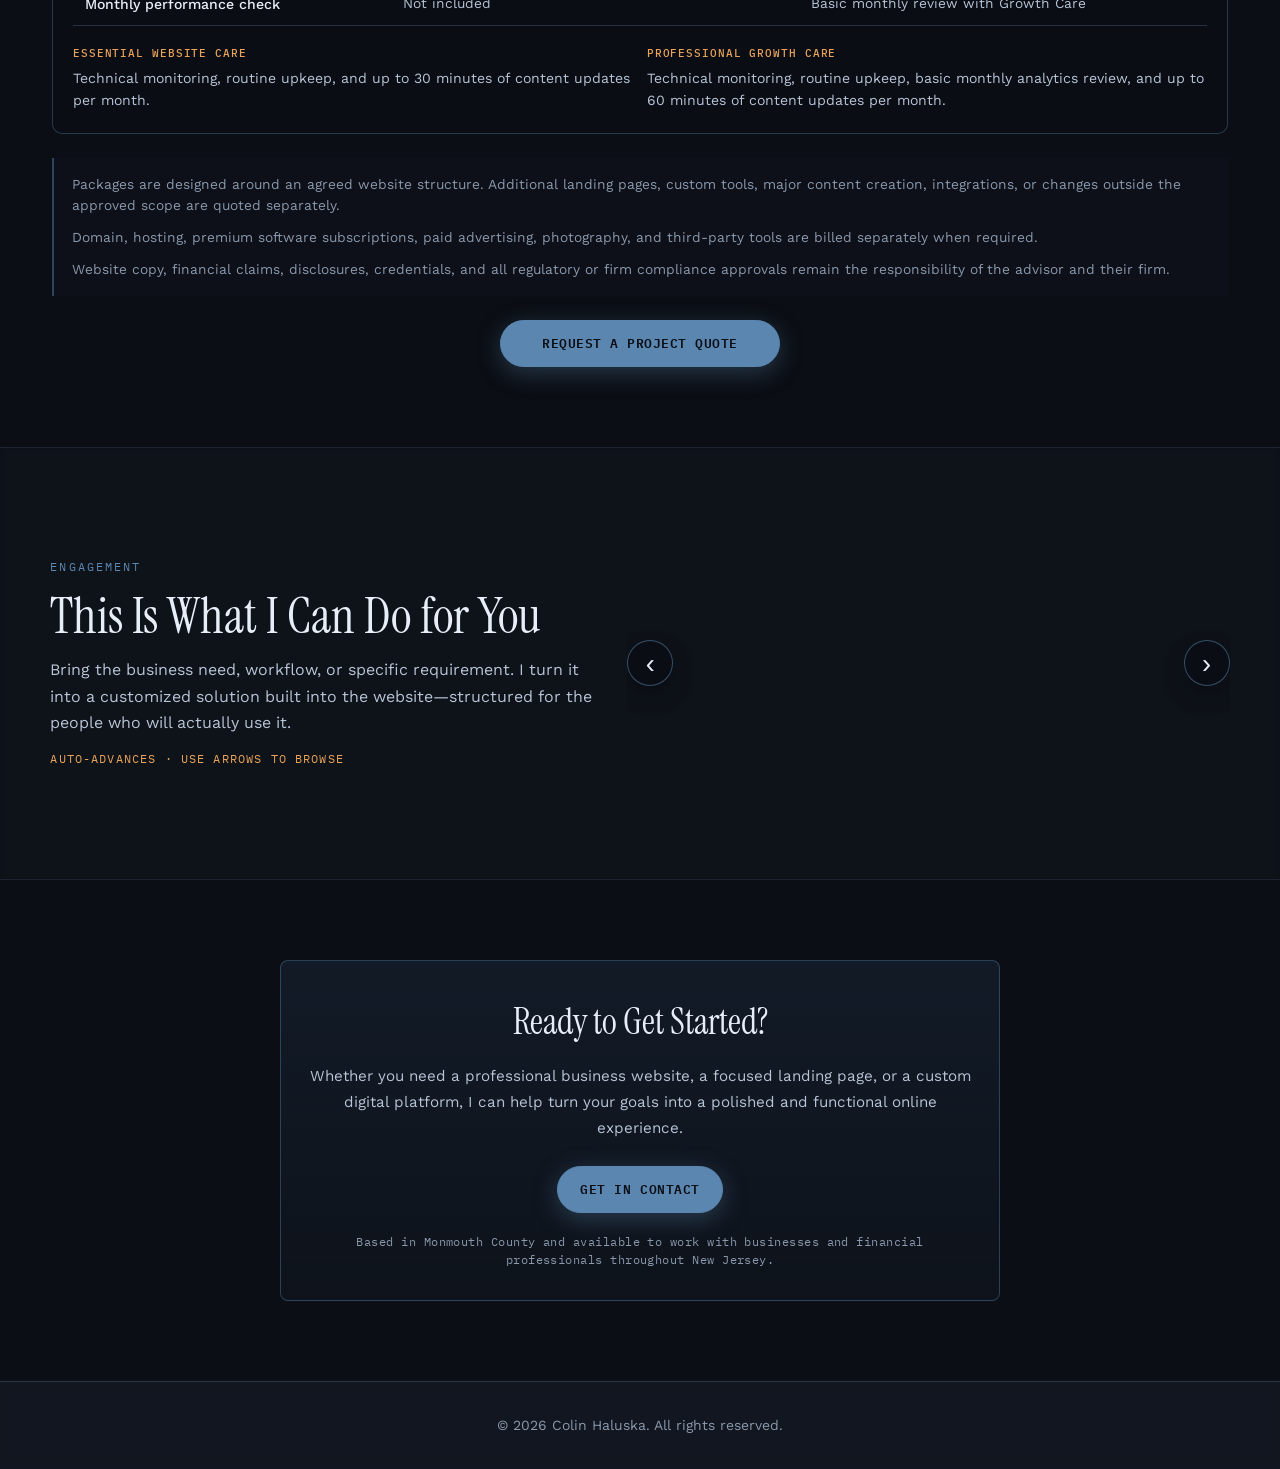
==== commit 227a4082: "Update Essential website package price to $799. Co-authored-by: Cursor <cursoragent@cursor.com>" ====
--- a/services/index.html
+++ b/services/index.html
@@ -182,7 +182,7 @@
                         <p class="services-price-card-label">ESSENTIAL WEBSITE</p>
                         <p class="services-price-card-tagline">A polished, professional website built from a proven structure for advisors who need a credible digital presence.</p>
                         <div class="services-price-card-amount">
-                            <span class="services-price-card-value">$699</span>
+                            <span class="services-price-card-value">$799</span>
                             <span class="services-price-card-cadence">one-time setup</span>
                         </div>
                         <p class="services-price-card-care">Optional Website Care — $50/month</p>
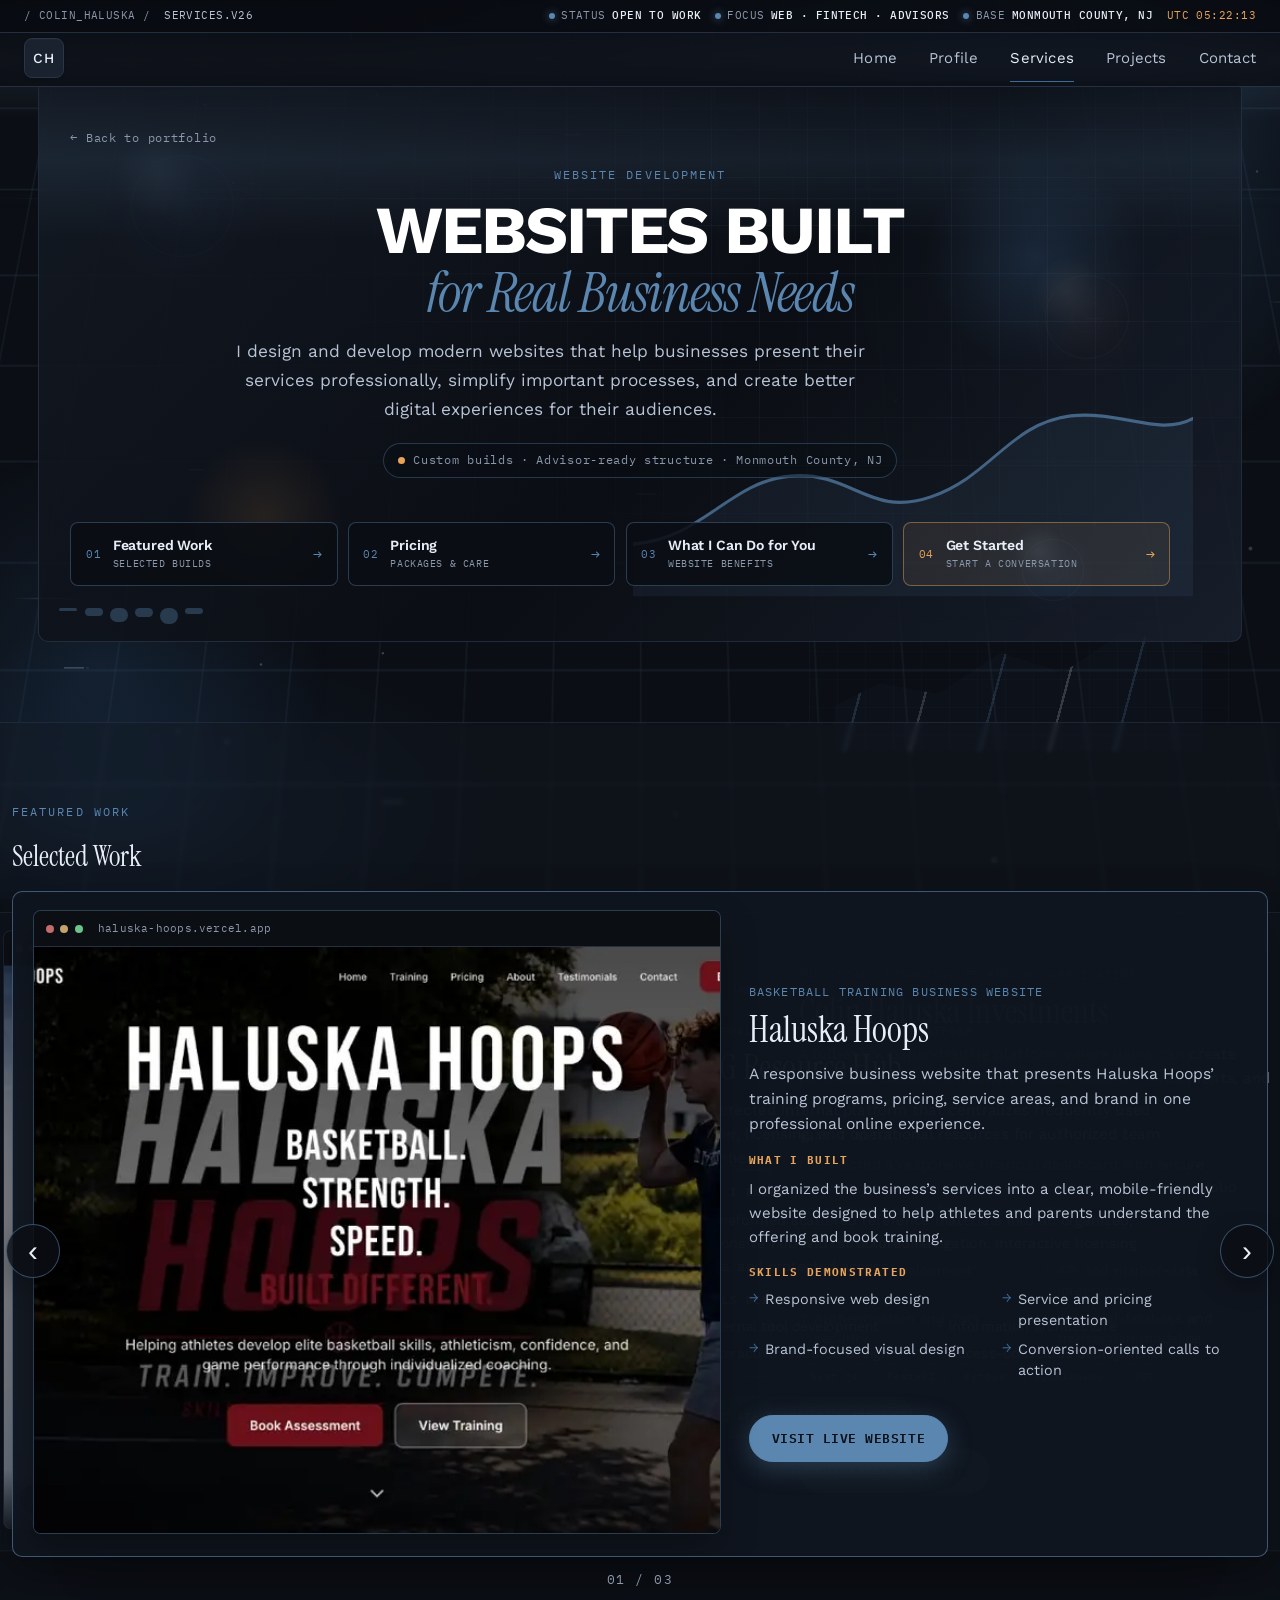
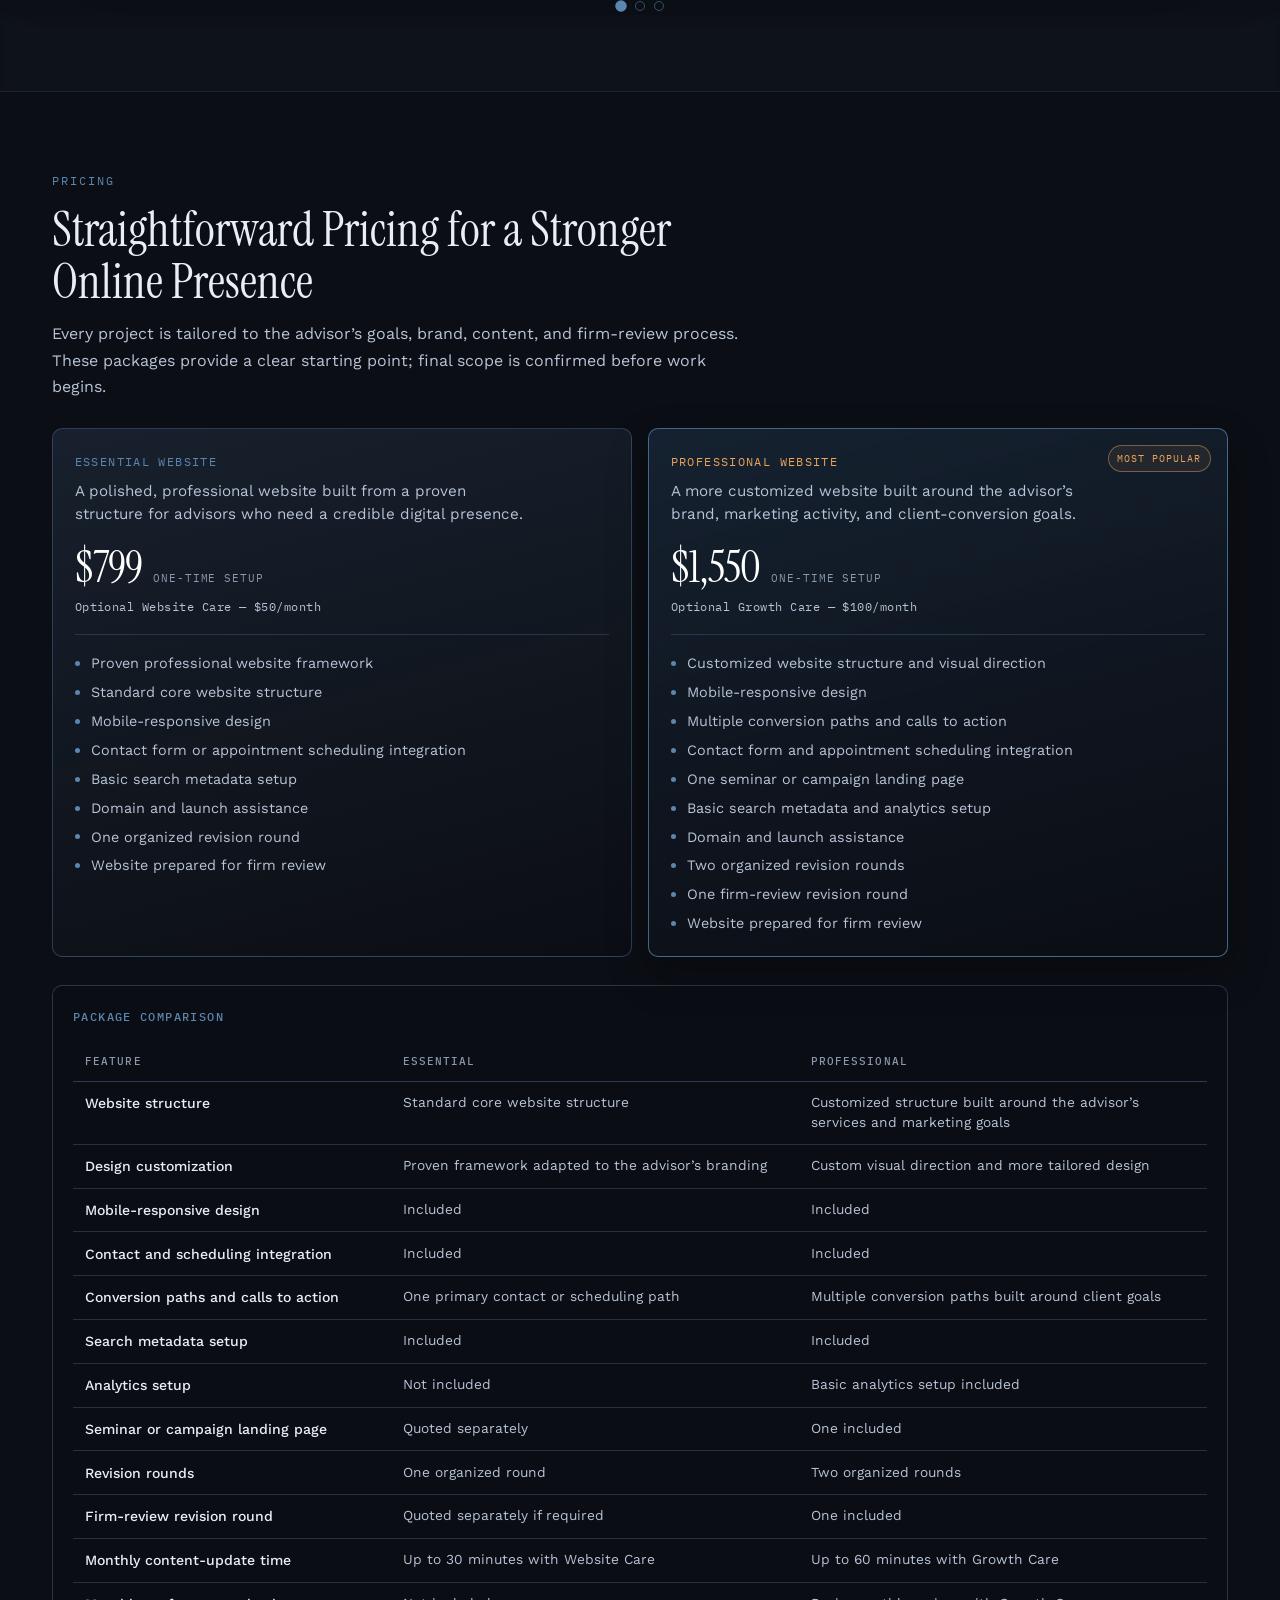
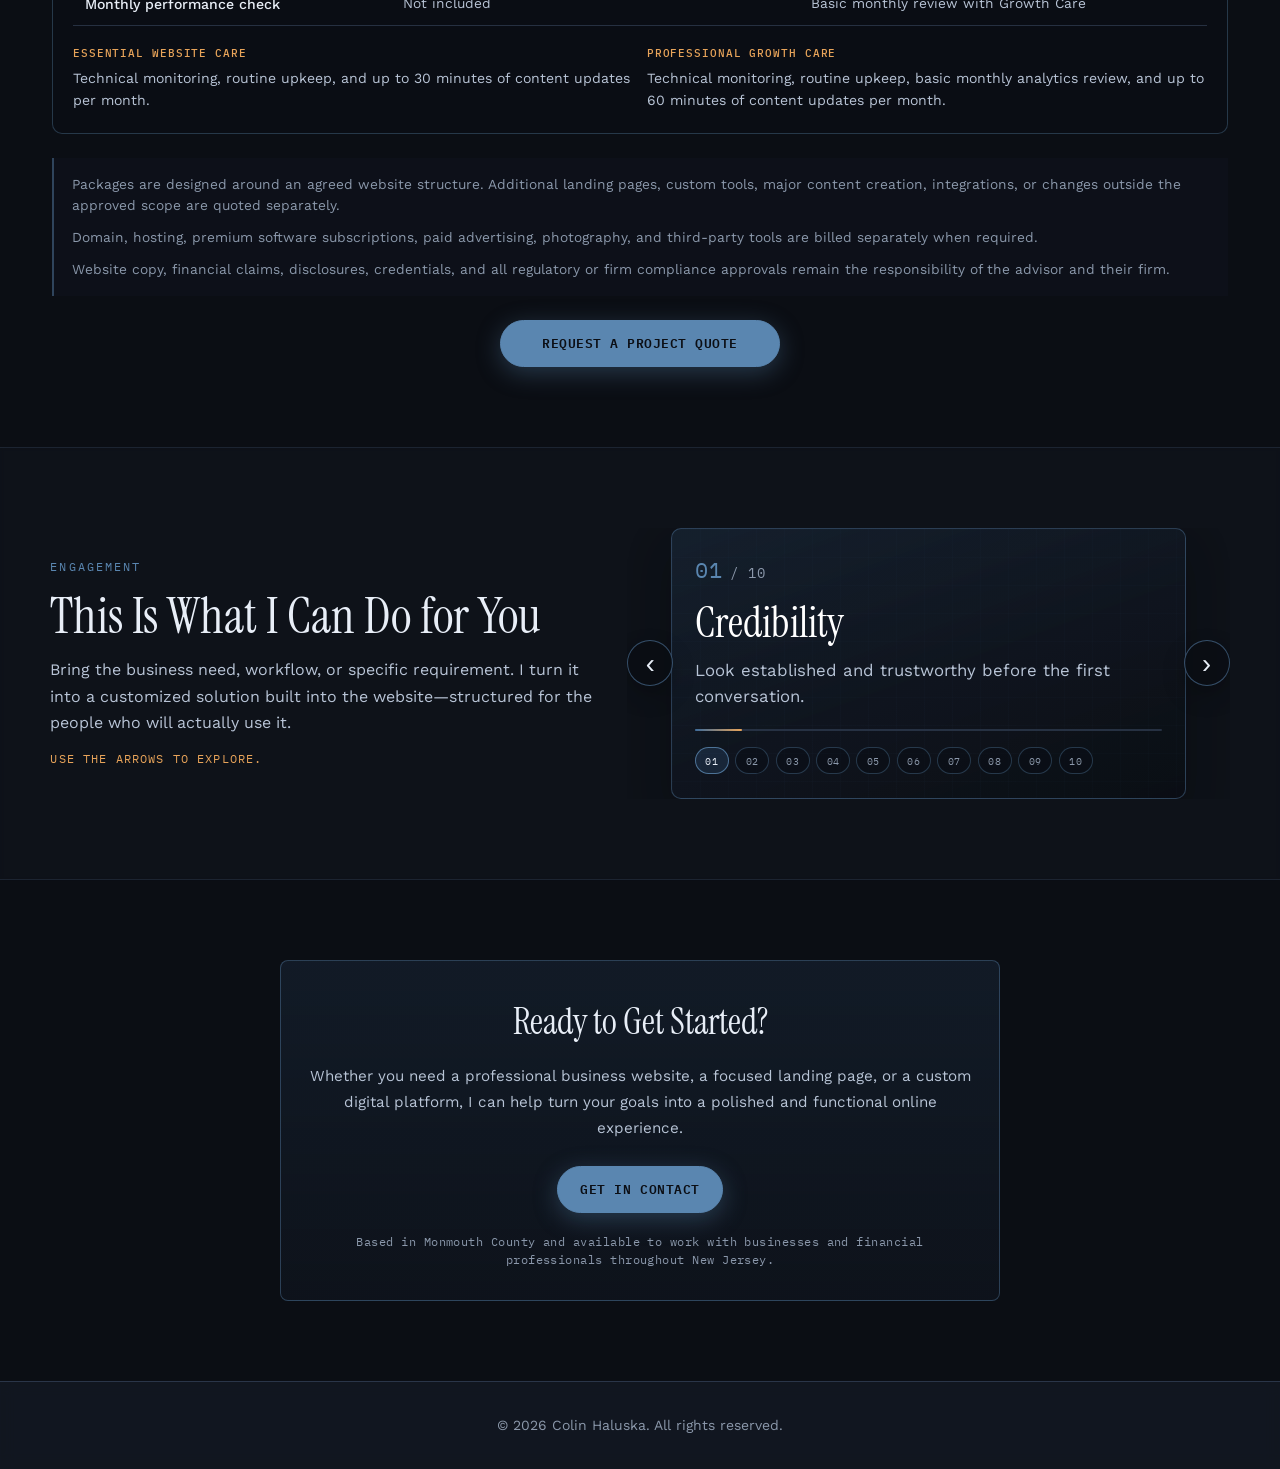
==== commit e0e667fc: "Improve services page performance while keeping the terminal aesthetic. Remove benefits autoplay, cu" ====
--- a/services/index.html
+++ b/services/index.html
@@ -330,7 +330,7 @@
                     <p class="services-value-copy">
                         Bring the business need, workflow, or specific requirement. I turn it into a customized solution built into the website—structured for the people who will actually use it.
                     </p>
-                    <p class="services-value-hint">Auto-advances · use arrows to browse</p>
+                    <p class="services-value-hint">Use the arrows to explore.</p>
                 </div>
 
                 <div class="services-value-stage">
@@ -377,8 +377,8 @@
         </div>
     </footer>
 
-    <script src="../script.js"></script>
-    <script src="projects-data.js"></script>
-    <script src="services-page.js"></script>
+    <script src="../script.js" defer></script>
+    <script src="projects-data.js" defer></script>
+    <script src="services-page.js" defer></script>
 </body>
 </html>
--- a/styles.css
+++ b/styles.css
@@ -83,8 +83,8 @@
     background-size: 56px 56px;
     transform: perspective(700px) rotateX(14deg) scale(1.2);
     transform-origin: center top;
-    animation: ambient-grid-drift 24s linear infinite;
-    opacity: 0.85;
+    animation: ambient-grid-drift 28s linear infinite;
+    opacity: 0.7;
     mask-image: linear-gradient(to bottom, rgba(0,0,0,0.95) 0%, rgba(0,0,0,0.55) 70%, transparent 100%);
     -webkit-mask-image: linear-gradient(to bottom, rgba(0,0,0,0.95) 0%, rgba(0,0,0,0.55) 70%, transparent 100%);
 }
@@ -92,9 +92,8 @@
 .ambient-glow {
     position: absolute;
     border-radius: 50%;
-    filter: blur(70px);
-    opacity: 0.55;
-    will-change: transform;
+    /* Soft radial fill instead of expensive live blur filters */
+    opacity: 0.5;
 }
 
 .ambient-glow-a {
@@ -102,8 +101,8 @@
     height: min(60vw, 580px);
     top: -10%;
     right: -8%;
-    background: radial-gradient(circle, rgba(61, 107, 154, 0.7) 0%, transparent 68%);
-    animation: ambient-glow-drift-a 14s ease-in-out infinite alternate;
+    background: radial-gradient(circle, rgba(61, 107, 154, 0.55) 0%, transparent 68%);
+    animation: ambient-glow-drift-a 18s ease-in-out infinite alternate;
 }
 
 .ambient-glow-b {
@@ -111,17 +110,12 @@
     height: min(50vw, 460px);
     bottom: 0%;
     left: -10%;
-    background: radial-gradient(circle, rgba(42, 80, 120, 0.65) 0%, transparent 70%);
-    animation: ambient-glow-drift-b 18s ease-in-out infinite alternate;
+    background: radial-gradient(circle, rgba(42, 80, 120, 0.5) 0%, transparent 70%);
+    animation: ambient-glow-drift-b 22s ease-in-out infinite alternate;
 }
 
 .ambient-glow-c {
-    width: min(40vw, 360px);
-    height: min(40vw, 360px);
-    top: 42%;
-    left: 40%;
-    background: radial-gradient(circle, rgba(90, 134, 176, 0.35) 0%, transparent 70%);
-    animation: ambient-glow-drift-c 20s ease-in-out infinite alternate;
+    display: none;
 }
 
 /* Holographic UI orbs — faded blue + orange spheres */
@@ -129,7 +123,6 @@
     position: absolute;
     border-radius: 50%;
     pointer-events: none;
-    will-change: transform, opacity;
     mix-blend-mode: screen;
 }
 
@@ -139,9 +132,6 @@
     inset: 18%;
     border-radius: 50%;
     border: 1px solid rgba(232, 238, 247, 0.18);
-    box-shadow:
-        inset 0 0 18px rgba(255, 255, 255, 0.08),
-        0 0 24px rgba(255, 255, 255, 0.05);
 }
 
 .ambient-orb::after {
@@ -161,7 +151,6 @@
     background:
         radial-gradient(circle at 35% 30%, rgba(180, 220, 255, 0.55) 0%, transparent 28%),
         radial-gradient(circle, rgba(70, 150, 255, 0.28) 0%, rgba(40, 110, 200, 0.12) 42%, transparent 70%);
-    box-shadow: 0 0 40px rgba(70, 150, 255, 0.18);
     animation: orb-float-a 18s ease-in-out infinite alternate;
 }
 
@@ -173,20 +162,13 @@
     background:
         radial-gradient(circle at 35% 30%, rgba(190, 230, 255, 0.5) 0%, transparent 28%),
         radial-gradient(circle, rgba(80, 160, 255, 0.24) 0%, rgba(40, 100, 190, 0.1) 45%, transparent 72%);
-    box-shadow: 0 0 28px rgba(80, 160, 255, 0.16);
     animation: orb-float-b 14s ease-in-out infinite alternate;
 }
 
-.ambient-orb-blue-3 {
-    width: 64px;
-    height: 64px;
-    bottom: 22%;
-    left: 28%;
-    background:
-        radial-gradient(circle at 35% 30%, rgba(200, 235, 255, 0.45) 0%, transparent 30%),
-        radial-gradient(circle, rgba(90, 170, 255, 0.22) 0%, transparent 70%);
-    box-shadow: 0 0 20px rgba(90, 170, 255, 0.14);
-    animation: orb-float-c 16s ease-in-out infinite alternate;
+.ambient-orb-blue-3,
+.ambient-orb-orange-2,
+.ambient-orb-orange-3 {
+    display: none;
 }
 
 .ambient-orb-orange-1 {
@@ -197,32 +179,7 @@
     background:
         radial-gradient(circle at 35% 30%, rgba(255, 220, 180, 0.5) 0%, transparent 28%),
         radial-gradient(circle, rgba(255, 140, 60, 0.26) 0%, rgba(220, 100, 40, 0.1) 42%, transparent 70%);
-    box-shadow: 0 0 36px rgba(255, 140, 60, 0.16);
     animation: orb-float-b 20s ease-in-out infinite alternate-reverse;
-}
-
-.ambient-orb-orange-2 {
-    width: 78px;
-    height: 78px;
-    bottom: 18%;
-    right: 32%;
-    background:
-        radial-gradient(circle at 35% 30%, rgba(255, 230, 190, 0.45) 0%, transparent 28%),
-        radial-gradient(circle, rgba(255, 150, 70, 0.22) 0%, rgba(210, 90, 35, 0.08) 45%, transparent 72%);
-    box-shadow: 0 0 24px rgba(255, 150, 70, 0.14);
-    animation: orb-float-a 15s ease-in-out infinite alternate;
-}
-
-.ambient-orb-orange-3 {
-    width: 52px;
-    height: 52px;
-    top: 72%;
-    left: 12%;
-    background:
-        radial-gradient(circle at 35% 30%, rgba(255, 225, 185, 0.42) 0%, transparent 30%),
-        radial-gradient(circle, rgba(255, 145, 55, 0.2) 0%, transparent 70%);
-    box-shadow: 0 0 18px rgba(255, 145, 55, 0.12);
-    animation: orb-float-c 12s ease-in-out infinite alternate-reverse;
 }
 
 @keyframes orb-float-a {
@@ -277,20 +234,12 @@
 
 .ambient-stream-1 {
     top: 22%;
-    animation: ambient-stream-move 11s linear infinite;
-}
-
-.ambient-stream-2 {
-    top: 48%;
-    animation: ambient-stream-move 16s linear infinite reverse;
-    opacity: 0.45;
-}
-
+    animation: ambient-stream-move 14s linear infinite;
+}
+
+.ambient-stream-2,
 .ambient-stream-3 {
-    top: 74%;
-    animation: ambient-stream-move 13s linear infinite;
-    opacity: 0.55;
-    animation-delay: -4s;
+    display: none;
 }
 
 .ambient-chart {
@@ -299,7 +248,7 @@
     bottom: 12%;
     width: min(42vw, 420px);
     height: min(28vw, 220px);
-    opacity: 0.35;
+    opacity: 0.28;
     background:
         repeating-linear-gradient(
             90deg,
@@ -351,7 +300,7 @@
         );
     clip-path: polygon(0% 70%, 12% 55%, 28% 62%, 45% 35%, 62% 48%, 78% 22%, 100% 30%, 100% 100%, 0% 100%);
     background-color: rgba(61, 107, 154, 0.18);
-    animation: ambient-chart-pulse 6s ease-in-out infinite;
+    /* Static decorative chart — pulse removed to cut continuous paint cost */
 }
 
 .ambient-canvas {
@@ -359,12 +308,20 @@
     inset: 0;
     width: 100%;
     height: 100%;
-    opacity: 0.85;
+    opacity: 0.55;
+}
+
+.ambient-bg.is-paused .ambient-grid,
+.ambient-bg.is-paused .ambient-glow,
+.ambient-bg.is-paused .ambient-orb,
+.ambient-bg.is-paused .ambient-scan,
+.ambient-bg.is-paused .ambient-stream {
+    animation-play-state: paused !important;
 }
 
 @keyframes ambient-grid-drift {
-    0% { background-position: 0 0, 0 0; }
-    100% { background-position: 0 56px, 56px 0; }
+    from { transform: perspective(700px) rotateX(14deg) scale(1.2) translate3d(0, 0, 0); }
+    to { transform: perspective(700px) rotateX(14deg) scale(1.2) translate3d(28px, 28px, 0); }
 }
 
 @keyframes ambient-glow-drift-a {
@@ -1958,13 +1915,14 @@
         linear-gradient(90deg, rgba(90, 134, 176, 0.08) 1px, transparent 1px);
     background-size: 48px 48px;
     mask-image: radial-gradient(ellipse 70% 70% at 70% 40%, #000 20%, transparent 75%);
-    animation: services-hero-grid-drift 18s linear infinite;
+    animation: services-hero-grid-drift 22s linear infinite;
 }
 
 .services-hero-scan {
     position: absolute;
     left: 0;
     right: 0;
+    top: 0;
     height: 28%;
     background: linear-gradient(180deg, transparent, rgba(90, 134, 176, 0.12), transparent);
     animation: services-hero-scan 7.5s ease-in-out infinite;
@@ -1973,8 +1931,7 @@
 .services-hero-orb {
     position: absolute;
     border-radius: 50%;
-    filter: blur(28px);
-    opacity: 0.55;
+    opacity: 0.5;
 }
 
 .services-hero-orb-a {
@@ -1982,7 +1939,7 @@
     height: 220px;
     right: 8%;
     top: 12%;
-    background: rgba(61, 107, 154, 0.45);
+    background: radial-gradient(circle, rgba(61, 107, 154, 0.45) 0%, transparent 70%);
     animation: services-hero-orb 9s ease-in-out infinite;
 }
 
@@ -1991,7 +1948,7 @@
     height: 160px;
     left: 12%;
     bottom: 8%;
-    background: rgba(232, 164, 90, 0.22);
+    background: radial-gradient(circle, rgba(232, 164, 90, 0.22) 0%, transparent 70%);
     animation: services-hero-orb 11s ease-in-out infinite reverse;
 }
 
@@ -2121,15 +2078,15 @@
 }
 
 @keyframes services-hero-grid-drift {
-    from { background-position: 0 0, 0 0; }
-    to { background-position: 48px 48px, 48px 48px; }
+    from { transform: translate3d(0, 0, 0); }
+    to { transform: translate3d(48px, 48px, 0); }
 }
 
 @keyframes services-hero-scan {
-    0%, 100% { top: -20%; opacity: 0; }
+    0%, 100% { transform: translate3d(0, -40%, 0); opacity: 0; }
     20% { opacity: 1; }
     80% { opacity: 0.5; }
-    100% { top: 100%; opacity: 0; }
+    100% { transform: translate3d(0, 280%, 0); opacity: 0; }
 }
 
 @keyframes services-hero-orb {
@@ -2159,6 +2116,13 @@
     0% { box-shadow: 0 0 0 0 rgba(232, 164, 90, 0.55); }
     70% { box-shadow: 0 0 0 8px rgba(232, 164, 90, 0); }
     100% { box-shadow: 0 0 0 0 rgba(232, 164, 90, 0); }
+}
+
+.services-hero-stage.is-paused .services-hero-grid,
+.services-hero-stage.is-paused .services-hero-scan,
+.services-hero-stage.is-paused .services-hero-orb,
+.services-hero-stage.is-paused .services-hero-ticks span {
+    animation-play-state: paused !important;
 }
 
 .services-jump {
@@ -2179,9 +2143,7 @@
     color: inherit;
     border: 1px solid rgba(90, 134, 176, 0.4);
     border-radius: 8px;
-    background: rgba(11, 14, 20, 0.72);
-    backdrop-filter: blur(8px);
-    -webkit-backdrop-filter: blur(8px);
+    background: rgba(11, 14, 20, 0.88);
     transition:
         border-color 0.2s ease,
         background-color 0.2s ease,
@@ -2381,20 +2343,19 @@
     height: 100%;
     border: 1px solid rgba(42, 53, 72, 0.9);
     border-radius: 10px;
-    background: rgba(16, 22, 32, 0.92);
-    backdrop-filter: blur(8px);
+    background: rgba(16, 22, 32, 0.96);
     box-shadow: 0 22px 48px rgba(0, 0, 0, 0.32);
     padding: 1.15rem 1.25rem 1.35rem;
     overflow: hidden;
     transition:
         transform 0.45s cubic-bezier(0.22, 1, 0.36, 1),
-        opacity 0.45s ease,
-        box-shadow 0.45s ease,
-        border-color 0.45s ease;
+        opacity 0.45s ease;
     pointer-events: none;
     opacity: 0;
     transform: scale(0.9) translateX(0);
     z-index: 0;
+    content-visibility: auto;
+    contain: layout paint;
 }
 
 .services-carousel-card[data-offset="0"] {
@@ -2403,6 +2364,7 @@
     z-index: 3;
     pointer-events: auto;
     border-color: rgba(90, 134, 176, 0.6);
+    content-visibility: visible;
 }
 
 .services-carousel-card[data-offset="1"] {
@@ -2418,10 +2380,14 @@
 }
 
 .services-carousel-card[data-offset="2"],
-.services-carousel-card[data-offset="-2"] {
-    opacity: 0.22;
-    transform: scale(0.92) translateY(2.5%);
-    z-index: 1;
+.services-carousel-card[data-offset="-2"],
+.services-carousel-card.is-far {
+    opacity: 0;
+    visibility: hidden;
+    transform: scale(0.92);
+    z-index: 0;
+    content-visibility: hidden;
+    pointer-events: none;
 }
 
 .services-carousel--reduced-motion .services-carousel-card {
@@ -2639,7 +2605,7 @@
     background: #0b0e14;
     flex: 1 1 auto;
     min-height: 0;
-    aspect-ratio: auto;
+    aspect-ratio: 16 / 9;
 }
 
 .services-case-screenshot {
@@ -2870,7 +2836,6 @@
     box-shadow: 0 20px 44px rgba(0, 0, 0, 0.28);
     overflow: hidden;
     transition: transform 0.34s cubic-bezier(0.22, 1, 0.36, 1), opacity 0.34s ease;
-    will-change: transform, opacity;
 }
 
 .services-value-panel.is-exiting-next {
@@ -2967,10 +2932,12 @@
 
 .services-value-progress-bar {
     height: 100%;
-    width: 10%;
+    width: 100%;
+    transform: scaleX(var(--progress, 0.1));
+    transform-origin: left center;
     background: linear-gradient(90deg, var(--accent-blue), var(--accent-amber));
     border-radius: inherit;
-    transition: width 0.35s ease;
+    transition: transform 0.35s ease;
 }
 
 .services-value-markers {
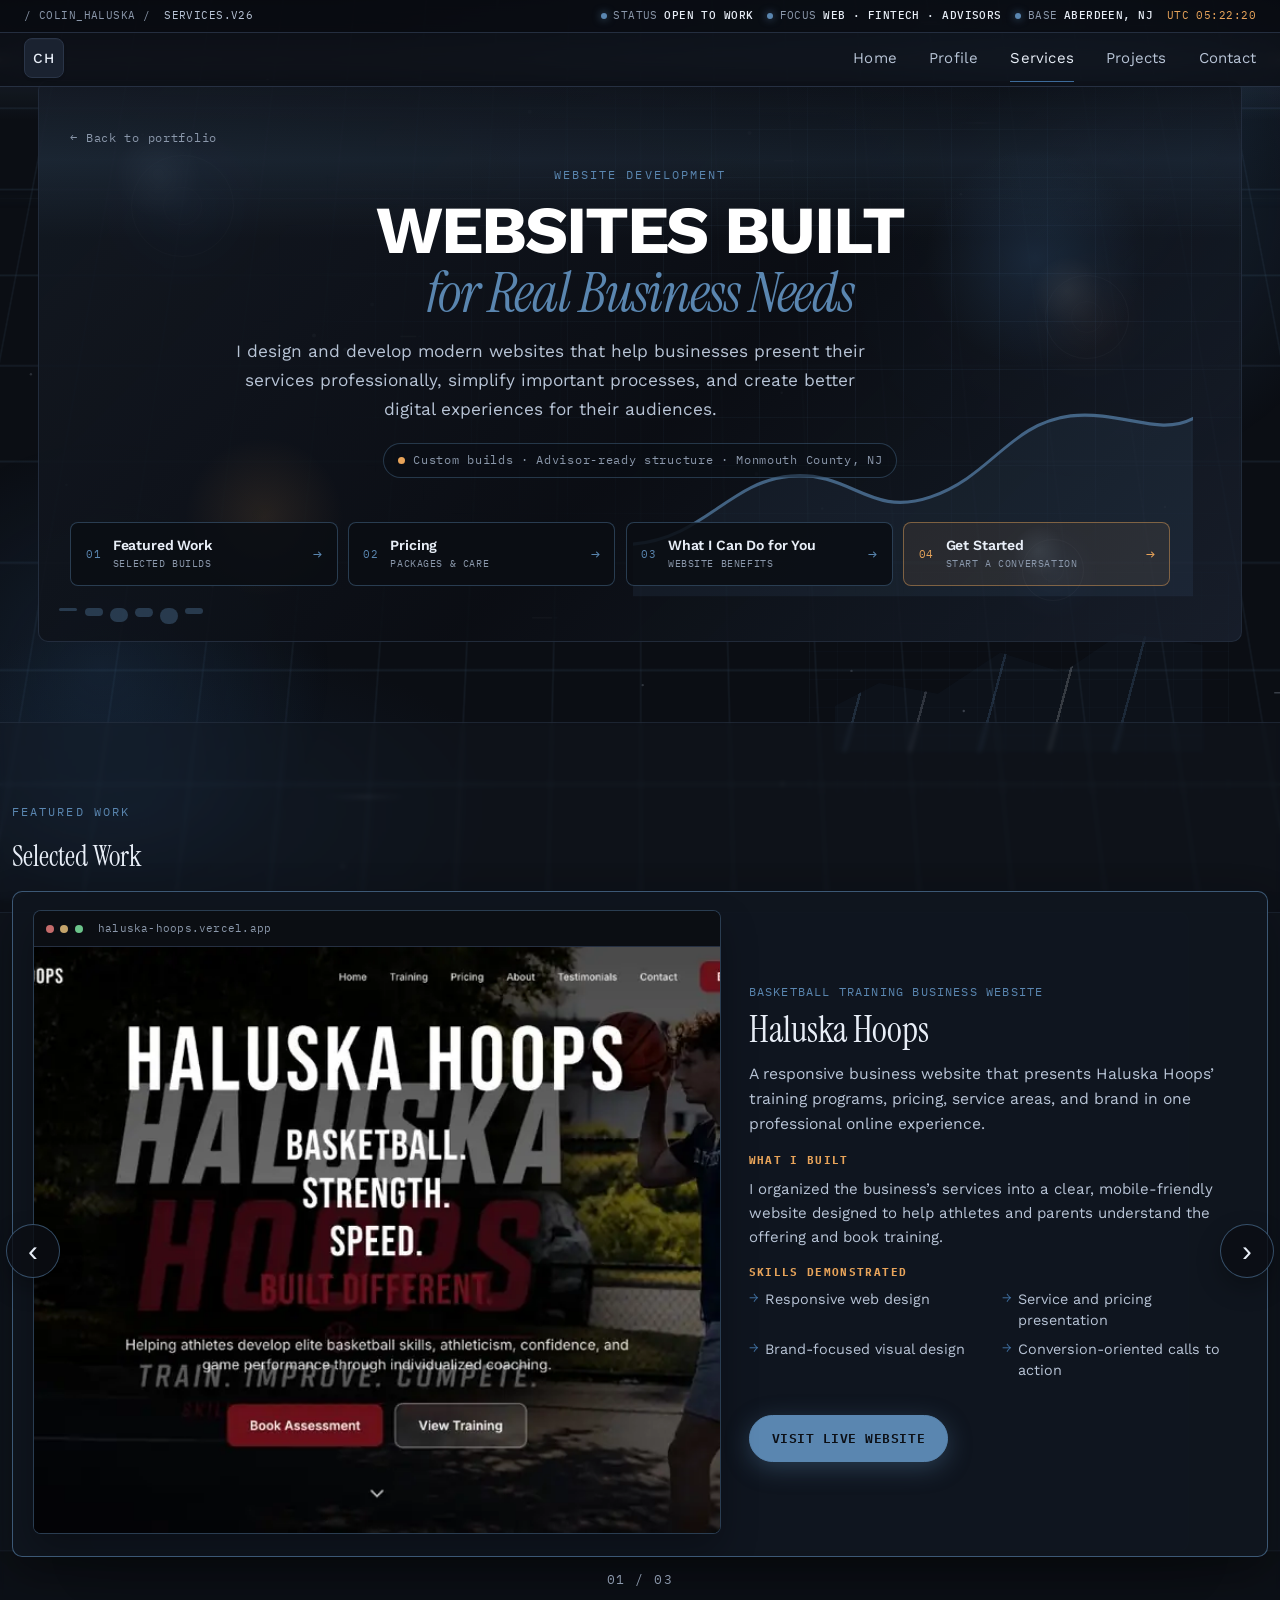
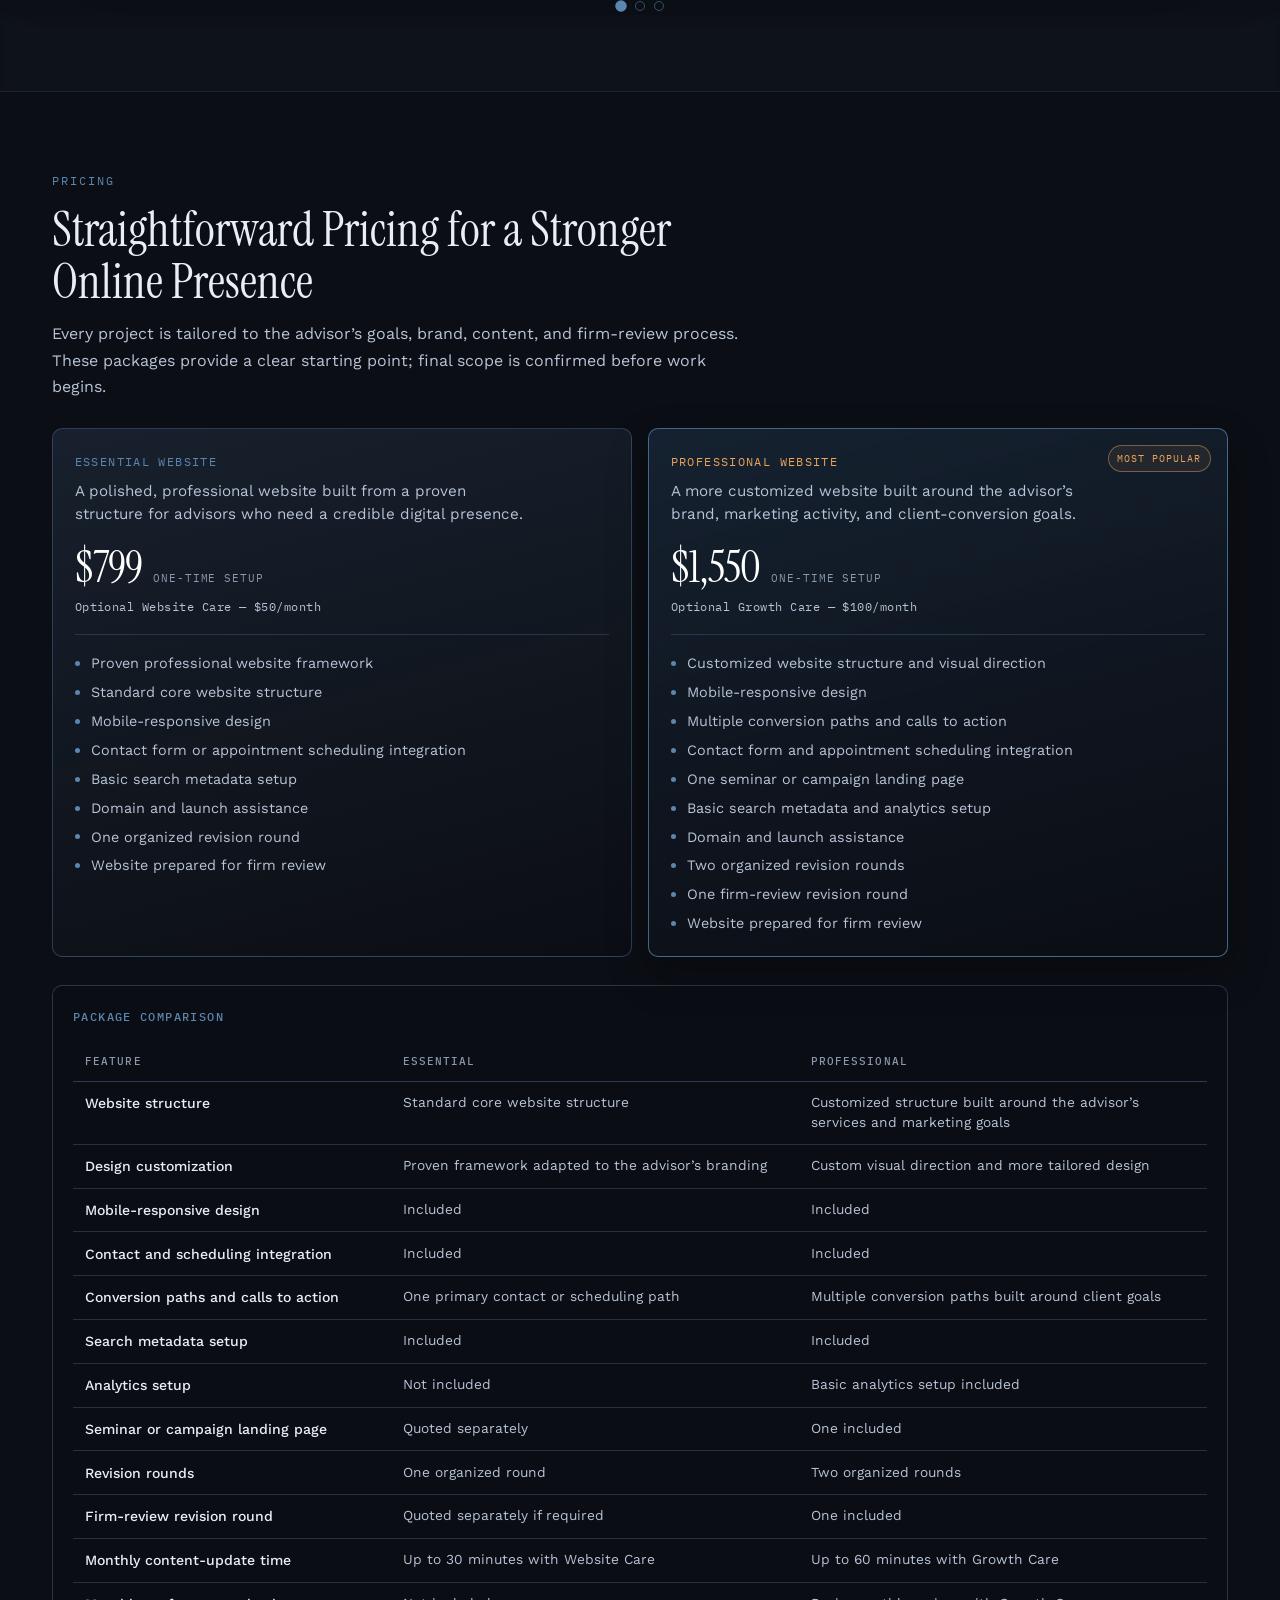
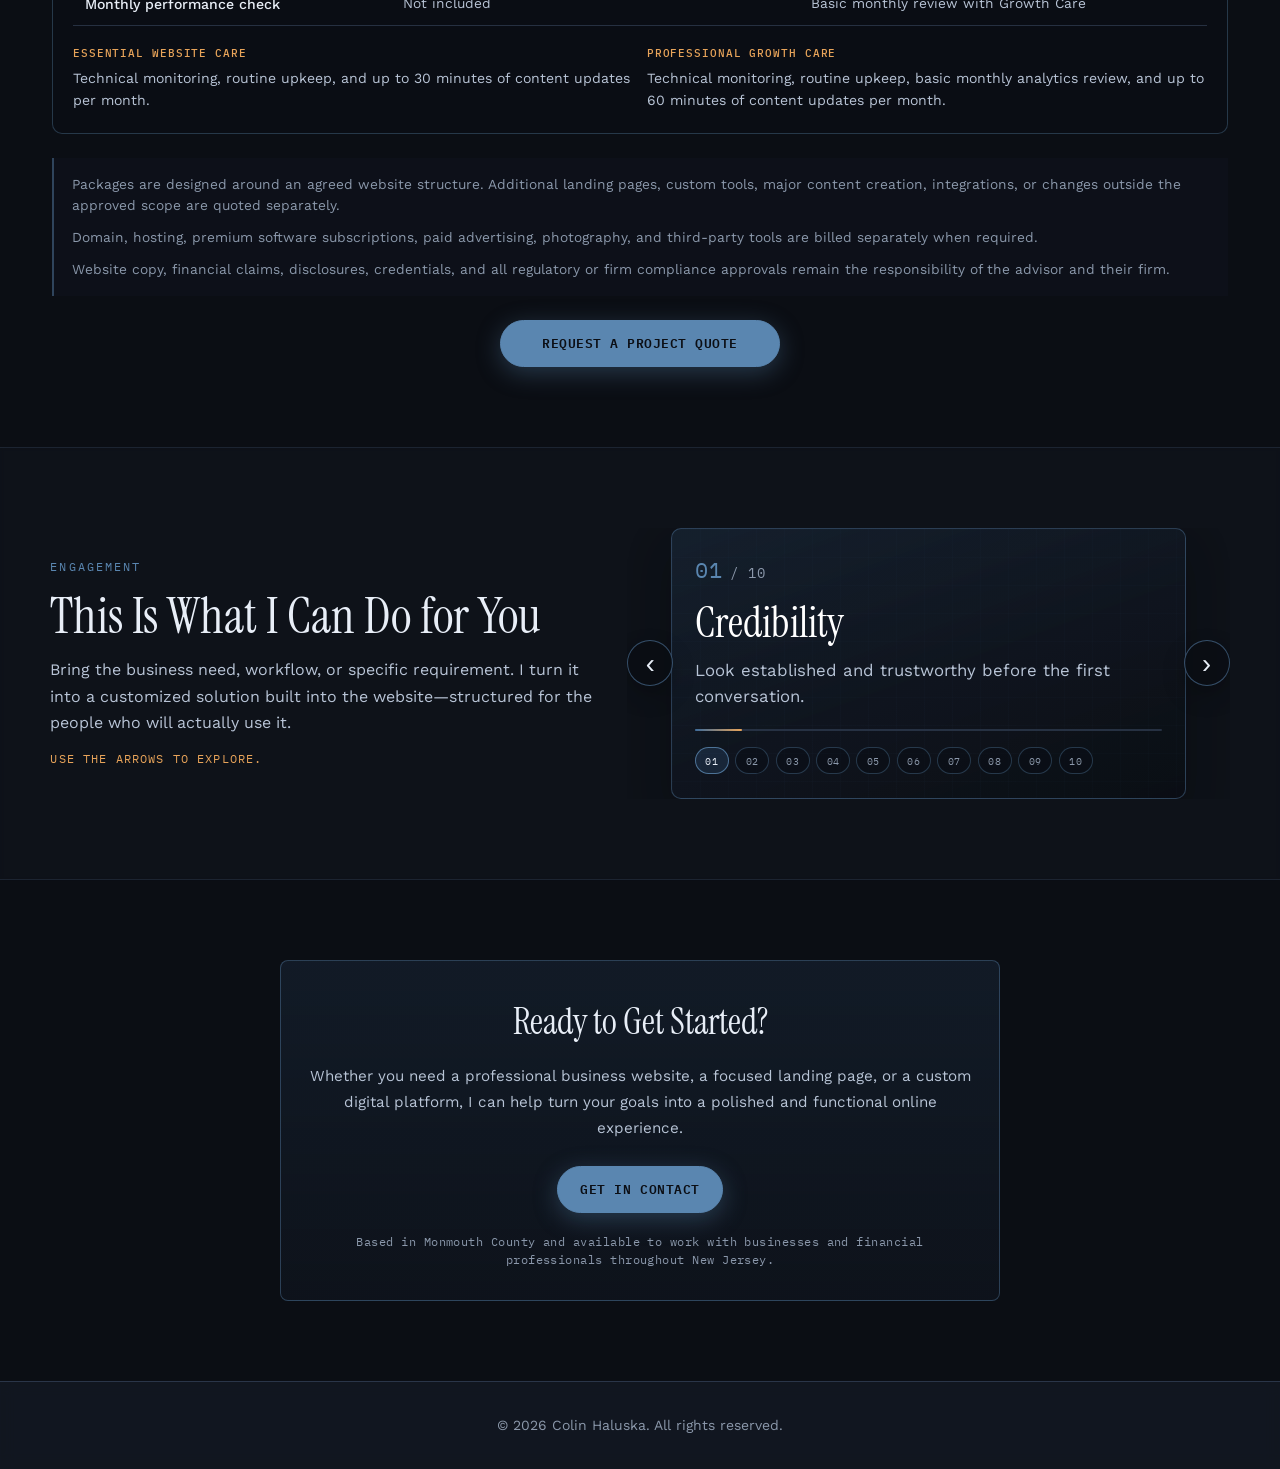
==== commit cb9ec11d: "Align site content with BBH resume and soften hero positioning. Update experience, skills, and resum" ====
--- a/services/index.html
+++ b/services/index.html
@@ -43,7 +43,7 @@
             <div class="status-right">
                 <span class="status-item"><i class="status-dot"></i>STATUS <strong>OPEN TO WORK</strong></span>
                 <span class="status-item"><i class="status-dot"></i>FOCUS <strong>WEB · FINTECH · ADVISORS</strong></span>
-                <span class="status-item"><i class="status-dot"></i>BASE <strong>MONMOUTH COUNTY, NJ</strong></span>
+                <span class="status-item"><i class="status-dot"></i>BASE <strong>ABERDEEN, NJ</strong></span>
                 <span class="status-item status-clock" id="status-clock">UTC --:--:--</span>
             </div>
         </div>
